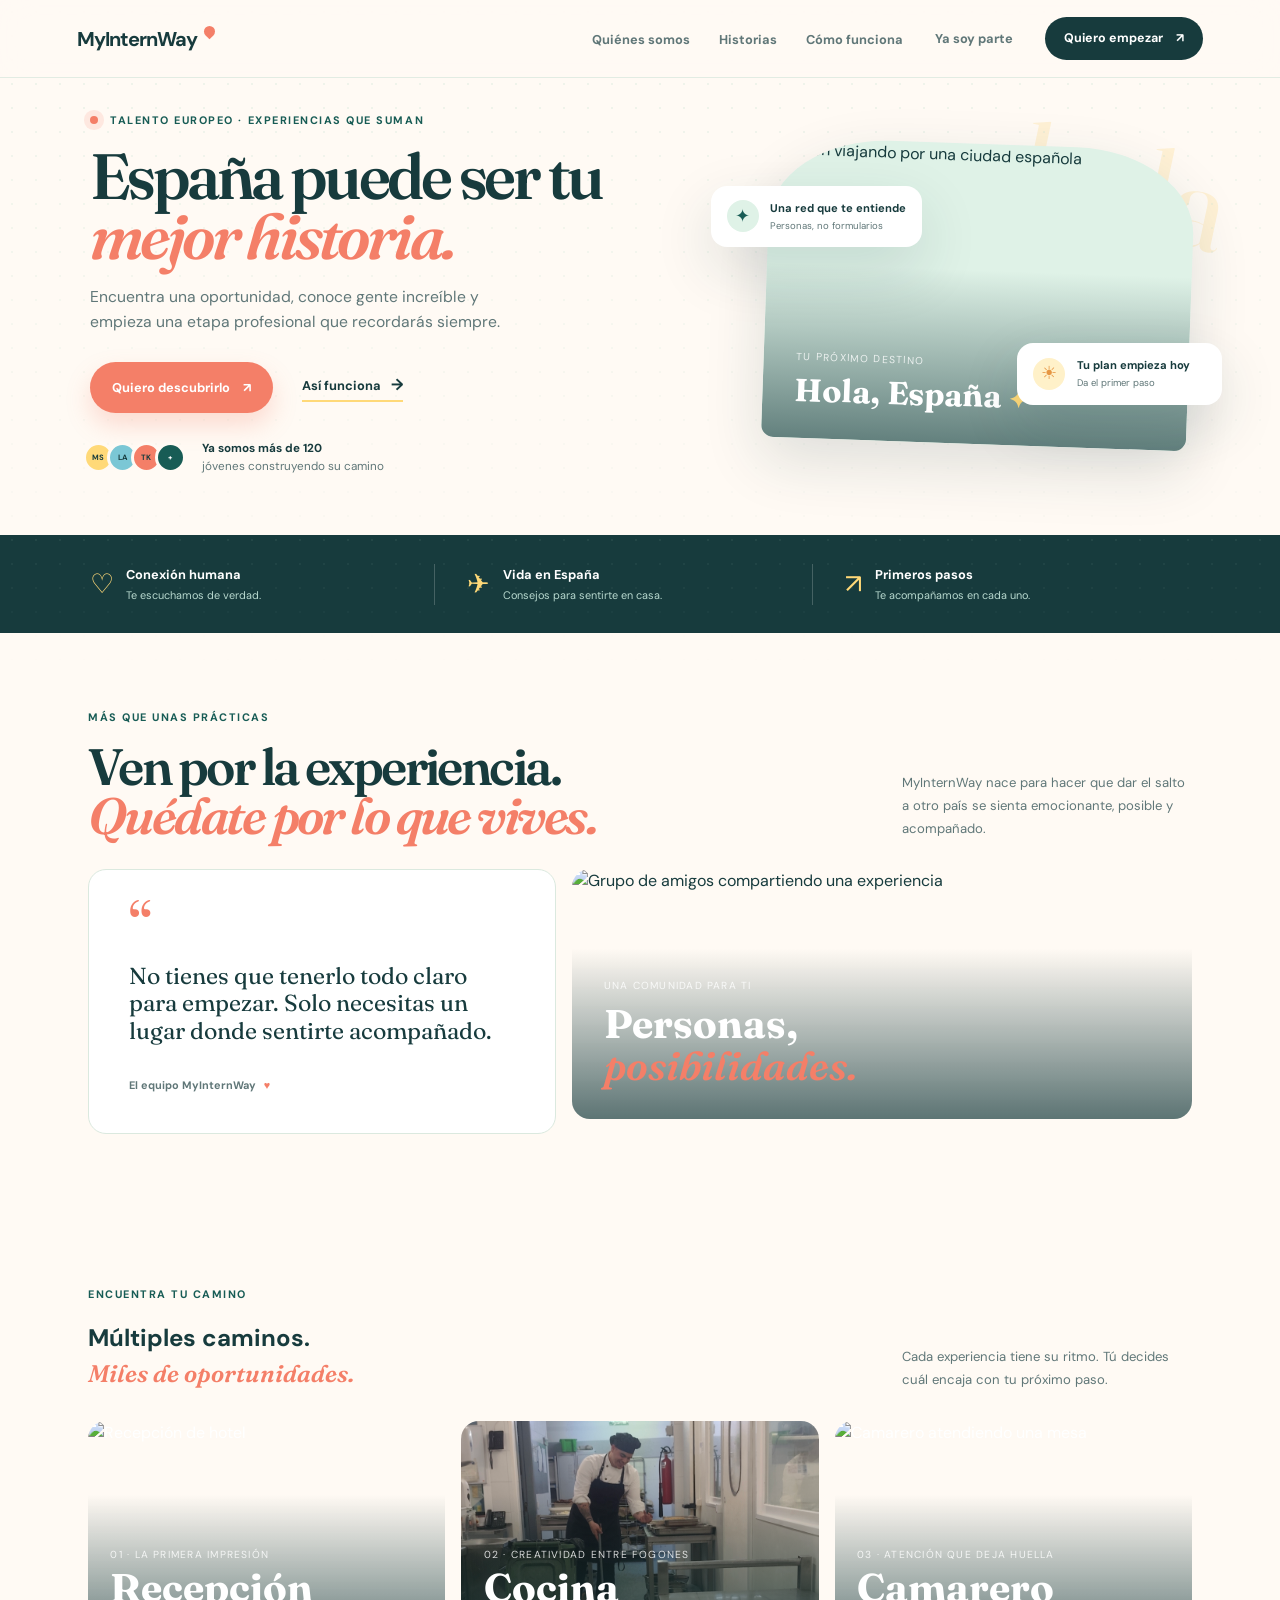
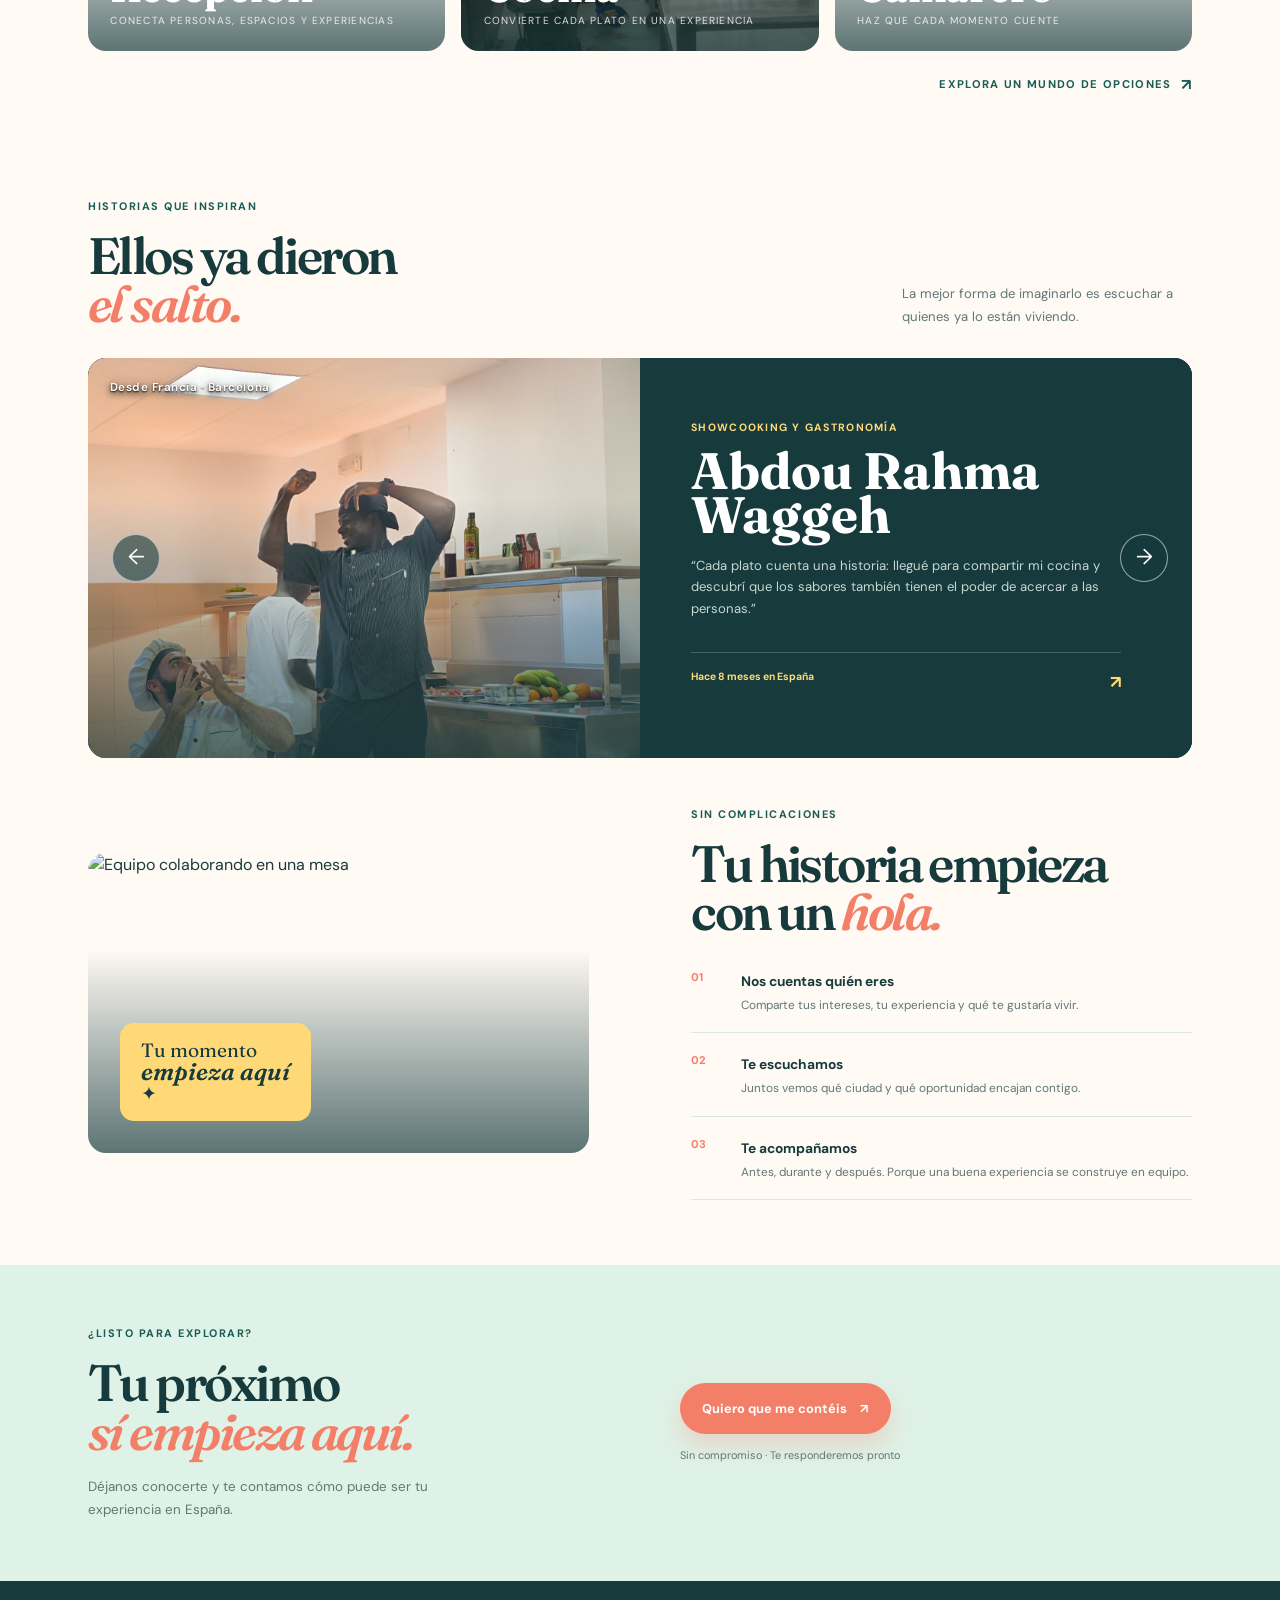
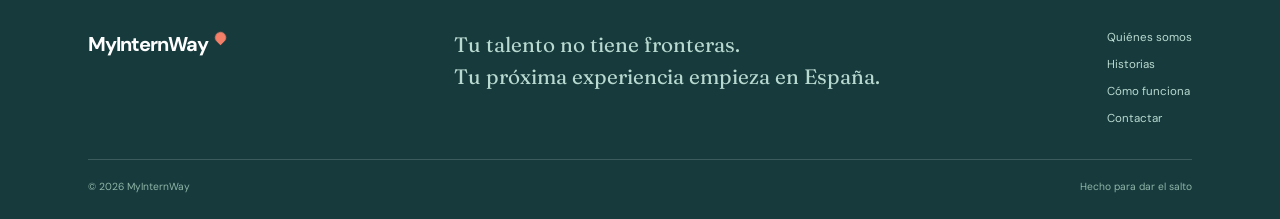
==== index.html @ 9a627188 "fix: refresh mobile spacing styles" ====
<!DOCTYPE html>
<html lang="es">
  <head>
    <meta charset="UTF-8" />
    <meta name="viewport" content="width=device-width, initial-scale=1.0" />
    <meta name="description" content="MyInternWay conecta talento europeo con experiencias profesionales en España." />
    <title>MyInternWay | Tu próximo capítulo empieza aquí</title>
    <link rel="icon" type="image/svg+xml" href="favicon.svg?v=20260914-logo" />
    <link rel="preconnect" href="https://fonts.googleapis.com" />
    <link rel="preconnect" href="https://fonts.gstatic.com" crossorigin />
    <link href="https://fonts.googleapis.com/css2?family=DM+Sans:wght@400;500;600;700&family=Fraunces:opsz,wght@9..144,600;9..144,700&display=swap" rel="stylesheet" />
    <link rel="stylesheet" href="styles.css?v=20260914-responsive7" />
  </head>
  <body>
    <header class="navbar" id="navbar"><a class="logo" href="#inicio" aria-label="MyInternWay, inicio"><span>MyInternWay</span><i></i></a><nav class="nav-menu" id="navMenu" aria-label="Navegación principal"><ul class="nav-list"><li><a class="nav-link" href="#nosotros">Quiénes somos</a></li><li><a class="nav-link" href="#historias">Historias</a></li><li><a class="nav-link" href="#proceso">Cómo funciona</a></li></ul><a class="nav-login" href="#registro">Ya soy parte</a><a class="nav-cta" href="#registro">Quiero empezar <span>↗</span></a></nav><button class="hamburger" id="hamburger" type="button" aria-label="Abrir menú" aria-expanded="false"><span class="bar"></span><span class="bar"></span><span class="bar"></span></button></header>
    <main>
      <section class="hero" id="inicio"><div class="hero-copy reveal"><p class="eyebrow"><span class="eyebrow-dot"></span> Talento europeo · experiencias que suman</p><h1>España puede ser tu <em>mejor historia.</em></h1><p class="hero-text">Encuentra una oportunidad, conoce gente increíble y empieza una etapa profesional que recordarás siempre.</p><div class="hero-actions"><a class="button button-primary" href="#registro">Quiero descubrirlo <span>↗</span></a><a class="text-link" href="#proceso">Así funciona <span>→</span></a></div><div class="hero-proof"><span class="avatar-stack"><i>MS</i><i>LA</i><i>TK</i><i>+</i></span><span><strong>Ya somos más de 120</strong><br />jóvenes construyendo su camino</span></div></div><div class="hero-visual reveal reveal-delay"><div class="hero-photo"><img src="https://images.unsplash.com/photo-1530789253388-582c481c54b0?auto=format&fit=crop&w=1200&q=85" alt="Joven viajando por una ciudad española" /><div class="photo-label"><span>Tu próximo destino</span><strong>Hola, España <b>✦</b></strong></div></div><div class="floating-note note-top"><span class="note-icon">✦</span><div><strong>Una red que te entiende</strong><small>Personas, no formularios</small></div></div><div class="floating-note note-bottom"><span class="note-icon warm">☀</span><div><strong>Tu plan empieza hoy</strong><small>Da el primer paso</small></div></div></div></section>
      <section class="benefits" aria-label="Ventajas de MyInternWay"><div class="benefit"><span class="benefit-icon">♡</span><div><strong>Conexión humana</strong><small>Te escuchamos de verdad.</small></div></div><div class="benefit"><span class="benefit-icon">✈</span><div><strong>Vida en España</strong><small>Consejos para sentirte en casa.</small></div></div><div class="benefit"><span class="benefit-icon">↗</span><div><strong>Primeros pasos</strong><small>Te acompañamos en cada uno.</small></div></div></section>
      <section class="section about-section reveal-on-scroll" id="nosotros"><div class="section-heading"><div><p class="eyebrow">Más que unas prácticas</p><h2>Ven por la experiencia.<br /><em>Quédate por lo que vives.</em></h2></div><p class="section-intro">MyInternWay nace para hacer que dar el salto a otro país se sienta emocionante, posible y acompañado.</p></div><div class="about-grid"><div class="about-statement"><span class="quote-mark">“</span><p>No tienes que tenerlo todo claro para empezar. Solo necesitas un lugar donde sentirte acompañado.</p><span class="signature">El equipo MyInternWay <b>♥</b></span></div><div class="about-photo"><img src="https://images.unsplash.com/photo-1529156069898-49953e39b3ac?auto=format&fit=crop&w=1200&q=85" alt="Grupo de amigos compartiendo una experiencia" /><div><span>Una comunidad para ti</span><strong>Personas,<br /><em>posibilidades.</em></strong></div></div></div></section>
      <section class="destinations-section reveal-on-scroll"><div class="section-heading"><div><p class="eyebrow">Encuentra tu camino</p><h2>Múltiples caminos.<br /><em>Miles de oportunidades.</em></h2></div><p class="section-intro">Cada experiencia tiene su ritmo. Tú decides cuál encaja con tu próximo paso.</p></div><div class="destination-grid"><article class="destination-card destination-madrid"><img src="https://images.unsplash.com/photo-1566073771259-6a8506099945?auto=format&fit=crop&w=900&q=85" alt="Recepción de hotel" /><div><span>01 · La primera impresión</span><strong>Recepción</strong><small>Conecta personas, espacios y experiencias</small></div></article><article class="destination-card destination-valencia"><img src="Media/Cocina.jpg" alt="Cocina profesional" /><div><span>02 · Creatividad entre fogones</span><strong>Cocina</strong><small>Convierte cada plato en una experiencia</small></div></article><article class="destination-card destination-malaga"><img src="https://images.unsplash.com/photo-1515003197210-e0cd71810b5f?auto=format&fit=crop&w=900&q=85" alt="Camarero atendiendo una mesa" /><div><span>03 · Atención que deja huella</span><strong>Camarero</strong><small>Haz que cada momento cuente</small></div></article></div><a class="destinations-link" href="#registro">Explora un mundo de opciones <span>↗</span></a></section>
      <section class="section stories-section reveal-on-scroll" id="historias"><div class="section-heading"><div><p class="eyebrow">Historias que inspiran</p><h2>Ellos ya dieron<br /><em>el salto.</em></h2></div><p class="section-intro">La mejor forma de imaginarlo es escuchar a quienes ya lo están viviendo.</p></div><div class="stories-carousel" id="storiesCarousel"><div class="story-viewport"><div class="story-track" id="storyTrack"><article class="story-slide"><div class="person-placeholder person-one"><img src="Media/Abdou.jpg" alt="Abdou Rahma Waggeh" /><span>Desde Francia · Barcelona</span><b>01</b></div><div class="story-copy"><span class="story-country">Showcooking y gastronomía</span><h3>Abdou Rahma<br />Waggeh</h3><p>“Cada plato cuenta una historia: llegué para compartir mi cocina y descubrí que los sabores también tienen el poder de acercar a las personas.”</p><div class="story-footer"><span>Hace 8 meses en España</span><span class="story-arrow">↗</span></div></div></article><article class="story-slide"><div class="person-placeholder person-two"><img src="https://images.unsplash.com/photo-1500648767791-00dcc994a43e?auto=format&fit=crop&w=900&q=85" alt="Théo Martin" /><span>Desde Francia · Valencia</span><b>02</b></div><div class="story-copy"><span class="story-country">Marketing y comunicación</span><h3>Théo<br />Martin</h3><p>“Descubrí una forma de trabajar más abierta y me llevé aprendizajes que siguen conmigo.”</p><div class="story-footer"><span>Hace 1 año en España</span><span class="story-arrow">↗</span></div></div></article><article class="story-slide"><div class="person-placeholder person-three"><img src="https://images.unsplash.com/photo-1544005313-94ddf0286df2?auto=format&fit=crop&w=900&q=85" alt="Leonie Schmidt" /><span>Desde Alemania · Málaga</span><b>03</b></div><div class="story-copy"><span class="story-country">Personas y administración</span><h3>Leonie<br />Schmidt</h3><p>“Sentirme acompañada antes de venir marcó la diferencia. España fue el comienzo de mi siguiente etapa.”</p><div class="story-footer"><span>Hace 6 meses en España</span><span class="story-arrow">↗</span></div></div></article></div><button class="carousel-side-button carousel-side-prev" id="storyPrev" type="button" aria-label="Candidato anterior">←</button><button class="carousel-side-button carousel-side-next" id="storyNext" type="button" aria-label="Siguiente candidato">→</button></div><div class="carousel-controls"><div class="carousel-dots" id="carouselDots"><button class="carousel-dot is-active" type="button" aria-label="Ver candidato 1" aria-current="true"></button><button class="carousel-dot" type="button" aria-label="Ver candidato 2"></button><button class="carousel-dot" type="button" aria-label="Ver candidato 3"></button></div><span class="carousel-count"><strong id="storyCurrent">01</strong> / 03</span></div></div></section>
      <section class="process-section reveal-on-scroll" id="proceso"><div class="process-photo"><img src="https://images.unsplash.com/photo-1521737711867-e3b97375f902?auto=format&fit=crop&w=1200&q=85" alt="Equipo colaborando en una mesa" /><div class="process-badge">Tu momento<br /><em>empieza aquí</em> ✦</div></div><div class="process-copy"><p class="eyebrow">Sin complicaciones</p><h2>Tu historia empieza<br />con un <em>hola.</em></h2><div class="steps"><div class="step"><span>01</span><div><strong>Nos cuentas quién eres</strong><p>Comparte tus intereses, tu experiencia y qué te gustaría vivir.</p></div></div><div class="step"><span>02</span><div><strong>Te escuchamos</strong><p>Juntos vemos qué ciudad y qué oportunidad encajan contigo.</p></div></div><div class="step"><span>03</span><div><strong>Te acompañamos</strong><p>Antes, durante y después. Porque una buena experiencia se construye en equipo.</p></div></div></div></div></section>
      <section class="access-section" id="registro"><div><p class="eyebrow">¿Listo para explorar?</p><h2>Tu próximo<br /><em>sí empieza aquí.</em></h2><p>Déjanos conocerte y te contamos cómo puede ser tu experiencia en España.</p></div><div class="access-actions"><a class="button button-primary" href="mailto:hola@myinternway.com?subject=Quiero%20conocer%20MyInternWay">Quiero que me contéis <span>↗</span></a><small>Sin compromiso · Te responderemos pronto</small></div></section>
    </main>
    <footer id="contacto"><div class="footer-main"><a class="logo light" href="#inicio">MyInternWay<i></i></a><p>Tu talento no tiene fronteras.<br />Tu próxima experiencia empieza en España.</p><div class="footer-links"><a href="#nosotros">Quiénes somos</a><a href="#historias">Historias</a><a href="#proceso">Cómo funciona</a><a href="#registro">Contactar</a></div></div><div class="footer-bottom"><span>© 2026 MyInternWay</span><span>Hecho para dar el salto</span></div></footer>
    <script src="https://unpkg.com/lenis@1.3.26/dist/lenis.min.js"></script>
    <script src="https://cdn.jsdelivr.net/npm/gsap@3.13.0/dist/gsap.min.js"></script>
    <script src="https://cdn.jsdelivr.net/npm/gsap@3.13.0/dist/ScrollTrigger.min.js"></script>
    <script src="https://cdn.jsdelivr.net/npm/vanilla-tilt@1.8.1/dist/vanilla-tilt.min.js"></script>
    <script src="script.js?v=20260914-motion"></script>
  </body>
</html>
---- styles.css ----
:root{--ink:#173b3d;--muted:#607778;--paper:#fffaf4;--white:#fff;--mint:#dff2e7;--green:#185c55;--coral:#f47f68;--yellow:#ffd978;--blue:#7bc7d5;--line:#dbe9df;--shadow:0 22px 60px rgba(23,59,61,.14);--ease:all .35s cubic-bezier(.2,.8,.2,1)}
*{box-sizing:border-box;margin:0;padding:0}html{scroll-behavior:smooth;overflow-x:hidden}body{background:var(--paper);color:var(--ink);font-family:'DM Sans',sans-serif;line-height:1.5;overflow-x:hidden}body:before{content:"";position:fixed;inset:0;pointer-events:none;opacity:.35;background-image:radial-gradient(#cbe5d5 1px,transparent 1px);background-size:24px 24px;mask-image:linear-gradient(to bottom,black,transparent 75%)}a{text-decoration:none;color:inherit}button{font:inherit;cursor:pointer}em{font-family:'Fraunces',serif;font-style:italic;font-weight:600;color:var(--coral)}
.navbar{height:78px;padding:0 clamp(1.25rem,6vw,6rem);display:flex;align-items:center;justify-content:space-between;background:rgba(255,250,244,.86);backdrop-filter:blur(16px);position:fixed;inset:0 0 auto;z-index:10;border-bottom:1px solid rgba(219,233,223,.8);transition:transform .35s ease}.navbar.nav-hidden{transform:translateY(-100%)}.logo{display:flex;align-items:center;gap:7px;font-size:1.25rem;letter-spacing:-.05em;font-weight:700;color:var(--ink)}.logo i{display:block;width:11px;height:11px;border-radius:50% 50% 50% 0;background:var(--coral);transform:rotate(-45deg);margin-top:-14px}.nav-menu{display:flex;align-items:center;gap:2rem}.nav-list{list-style:none;display:flex;gap:1.8rem}.nav-link,.nav-login{font-size:.8rem;font-weight:700;color:var(--muted);transition:var(--ease)}.nav-link:hover,.nav-login:hover{color:var(--coral)}.nav-cta,.button{border:0;display:inline-flex;align-items:center;justify-content:center;gap:.8rem;border-radius:999px;font-weight:700;transition:var(--ease)}.nav-cta{background:var(--ink);color:#fff;padding:.75rem 1.2rem;font-size:.78rem}.nav-cta:hover{background:var(--coral);transform:translateY(-3px)}.hamburger{display:none;background:none;border:0}.bar{display:block;width:24px;height:2px;background:var(--ink);margin:5px;transition:var(--ease)}
.hero{min-height:740px;padding:150px clamp(1.25rem,7vw,8.5rem) 90px;display:grid;grid-template-columns:minmax(0,1fr) minmax(350px,.9fr);align-items:center;gap:clamp(2rem,7vw,8rem);position:relative}.hero:after{content:"hola";position:absolute;right:4%;top:17%;font-family:'Fraunces',serif;font-size:8rem;color:rgba(255,217,120,.25);transform:rotate(12deg);z-index:-1}.hero-copy{max-width:610px}.eyebrow{color:var(--green);font-size:.68rem;text-transform:uppercase;letter-spacing:.14em;font-weight:700;margin-bottom:1.1rem}.eyebrow-dot{display:inline-block;width:8px;height:8px;background:var(--coral);border-radius:50%;margin-right:8px;box-shadow:0 0 0 6px rgba(244,127,104,.14)}.hero h1{font-family:'Fraunces',serif;font-size:clamp(3.5rem,6.4vw,6.5rem);line-height:.94;letter-spacing:-.055em;font-weight:600;margin-bottom:1.5rem}.hero-text{max-width:440px;color:var(--muted);font-size:1.08rem;line-height:1.7}.hero-actions{display:flex;align-items:center;gap:1.8rem;margin:2.2rem 0}.button{padding:1rem 1.4rem;font-size:.8rem}.button-primary{background:var(--coral);color:#fff;box-shadow:0 12px 24px rgba(244,127,104,.25)}.button-primary:hover{background:var(--ink);transform:translateY(-4px);box-shadow:0 16px 30px rgba(23,59,61,.2)}.text-link{font-size:.8rem;font-weight:700;color:var(--ink);border-bottom:2px solid var(--yellow);padding-bottom:3px}.text-link span{margin-left:.45rem;font-size:1rem}.hero-proof{display:flex;align-items:center;gap:1rem;color:var(--muted);font-size:.73rem}.hero-proof strong{color:var(--ink)}.avatar-stack{display:flex}.avatar-stack i{display:grid;place-items:center;width:31px;height:31px;margin-left:-7px;border:3px solid var(--paper);border-radius:50%;background:var(--yellow);color:var(--ink);font-size:.48rem;font-style:normal;font-weight:700}.avatar-stack i:nth-child(2){background:var(--blue)}.avatar-stack i:nth-child(3){background:var(--coral)}.avatar-stack i:nth-child(4){background:var(--green);color:white}
.hero-visual{position:relative;min-height:470px}.hero-photo{height:470px;position:relative;overflow:hidden;border-radius:36% 36% 12px 12px;box-shadow:var(--shadow);background:var(--mint);transform:rotate(2deg)}.hero-photo:after{content:"";position:absolute;inset:0;background:linear-gradient(0deg,rgba(23,59,61,.62),transparent 58%)}.hero-photo img,.about-photo img,.destination-card img,.person-placeholder img,.process-photo img{width:100%;height:100%;object-fit:cover}.photo-label{position:absolute;z-index:1;left:2rem;bottom:2rem;color:#fff}.photo-label span{display:block;font-size:.64rem;text-transform:uppercase;letter-spacing:.13em;opacity:.8}.photo-label strong{display:block;font-family:'Fraunces',serif;font-size:2.6rem;line-height:1;margin-top:.6rem}.photo-label b{color:var(--yellow);font-size:1.5rem}.floating-note{position:absolute;display:flex;align-items:center;gap:.7rem;padding:.9rem 1rem;background:#fff;box-shadow:var(--shadow);border-radius:16px;z-index:2;min-width:205px}.note-top{top:14%;left:-55px}.note-bottom{right:-32px;bottom:13%}.note-icon{display:grid;place-items:center;width:32px;height:32px;background:var(--mint);color:var(--green);border-radius:50%;font-size:1.1rem}.note-icon.warm{background:#fff1c9;color:#e69643}.floating-note strong,.floating-note small{display:block}.floating-note strong{font-size:.7rem}.floating-note small{font-size:.6rem;color:var(--muted);margin-top:2px}
.benefits{display:grid;grid-template-columns:repeat(3,1fr);background:var(--ink);color:#fff;padding:1.8rem clamp(1.25rem,7vw,8.5rem);gap:2rem}.benefit{display:flex;gap:.8rem;align-items:center;border-right:1px solid rgba(255,255,255,.2)}.benefit:last-child{border:0}.benefit-icon{font-size:1.7rem;color:var(--yellow)}.benefit strong,.benefit small{display:block}.benefit strong{font-size:.8rem}.benefit small{font-size:.68rem;color:#b8d9cf;margin-top:.2rem}

/* Compact editorial rhythm: keep the page lively without oversized media. */
.hero{min-height:610px;padding-top:116px;padding-bottom:62px;gap:clamp(2rem,5vw,5rem)}.hero h1{font-size:clamp(3.1rem,5.6vw,5.5rem);margin-bottom:1.15rem}.hero-text{font-size:.98rem;line-height:1.6}.hero-actions{margin:1.7rem 0}.hero-visual{min-height:350px}.hero-photo{height:350px;border-radius:28% 28% 12px 12px}.photo-label strong{font-size:2.2rem}.section,.destinations-section{padding-top:76px;padding-bottom:76px}.section-heading{margin-bottom:1.8rem}.section h2,.process-copy h2,.access-section h2{font-size:clamp(2.45rem,4vw,4rem)}.about-photo{height:300px}.about-statement{padding:2.5rem}.about-statement p{font-size:1.45rem}.destination-card,.destination-card:first-child{height:280px}.story-slide{min-height:450px}.story-copy{padding:clamp(2rem,5vw,5rem)}.story-copy h3{font-size:clamp(2.7rem,4.3vw,4.3rem);margin:.8rem 0 1.1rem}.story-copy p{font-size:.82rem;line-height:1.65}.process-section{padding-top:35px;padding-bottom:76px}.process-photo{height:360px}.access-section{padding-top:60px;padding-bottom:60px}.footer-main{padding-bottom:2rem}
@media(max-width:680px){.hero{padding-top:98px;padding-bottom:42px}.hero h1{font-size:3.35rem}.hero-photo{height:300px}.hero-visual{min-height:300px}.section,.destinations-section{padding-top:54px;padding-bottom:54px}.section h2,.process-copy h2,.access-section h2{font-size:2.6rem}.about-statement{padding:1.7rem}.about-statement p{font-size:1.3rem}.about-photo{height:260px}.destination-card,.destination-card:first-child{height:240px}.story-slide .person-placeholder{height:260px}.story-copy{min-height:330px;padding:1.7rem 1.25rem}.story-copy h3{font-size:3rem}.process-section{padding-bottom:54px}.process-photo{height:280px}}
.section,.destinations-section{max-width:1200px;margin:0 auto;padding-left:clamp(1.25rem,5vw,3rem);padding-right:clamp(1.25rem,5vw,3rem)}.section-heading{display:flex;align-items:end;justify-content:space-between;margin-bottom:1.8rem}.section h2,.process-copy h2,.access-section h2{font-family:'Fraunces',serif;font-weight:600;letter-spacing:-.05em;line-height:.95}.section-intro{max-width:290px;color:var(--muted);font-size:.82rem;line-height:1.75}.about-grid{display:grid;grid-template-columns:.86fr 1.14fr;gap:1rem}.about-statement{background:#fff;padding:2.5rem;display:flex;flex-direction:column;justify-content:center;border:1px solid var(--line);border-radius:18px}.quote-mark{font-family:'Fraunces',serif;color:var(--coral);font-size:4rem;line-height:.5}.about-statement p{font-family:'Fraunces',serif;line-height:1.2;margin:1.2rem 0 2rem}.signature{font-size:.68rem;color:var(--muted);font-weight:700}.signature b{color:var(--coral);margin-left:.3rem}.about-photo{position:relative;overflow:hidden;border-radius:18px}.about-photo:after,.destination-card:after,.process-photo:after{content:"";position:absolute;inset:0;background:linear-gradient(0deg,rgba(23,59,61,.7),transparent 68%)}.about-photo>div{position:absolute;z-index:1;left:2rem;bottom:2rem;color:#fff}.about-photo span,.destination-card span,.destination-card small{display:block;font-size:.64rem;text-transform:uppercase;letter-spacing:.12em;opacity:.82}.about-photo strong{display:block;font-family:'Fraunces',serif;font-size:2.5rem;line-height:1.05;margin-top:.6rem}.destination-grid{display:grid;grid-template-columns:1.2fr .9fr .9fr;gap:1rem}.destination-card{position:relative;overflow:hidden;border-radius:18px;color:#fff}.destination-card img{transition:transform .8s cubic-bezier(.2,.8,.2,1)}.destination-card:hover img{transform:scale(1.08)}.destination-card>div{position:absolute;z-index:1;left:1.4rem;right:1.4rem;bottom:1.4rem}.destination-card strong{display:block;font-family:'Fraunces',serif;font-size:2.5rem;line-height:1;margin:.35rem 0}.stories-section{padding-top:25px}.stories-carousel{position:relative;width:100vw;margin-left:calc(50% - 50vw);background:var(--ink)}.story-viewport{overflow:hidden;background:var(--ink);touch-action:pan-y;cursor:grab}.story-viewport.is-dragging{cursor:grabbing}.story-track{display:flex;transition:transform .6s cubic-bezier(.22,.8,.2,1)}.story-slide{min-width:100%;display:grid;grid-template-columns:50% 50%}.person-placeholder{position:relative;overflow:hidden;color:#fff}.person-placeholder:after{content:"";position:absolute;inset:0;background:linear-gradient(0deg,rgba(23,59,61,.7),transparent 65%)}.person-placeholder img{transition:transform .8s ease}.story-slide:hover .person-placeholder img{transform:scale(1.05)}.person-placeholder span,.person-placeholder b{position:absolute;z-index:1}.person-placeholder span{left:clamp(1.5rem,4vw,4rem);top:clamp(1.5rem,4vw,4rem);font-size:.62rem;text-transform:uppercase;letter-spacing:.12em}.person-placeholder b{right:clamp(1.5rem,4vw,4rem);top:clamp(1.5rem,4vw,4rem);font-family:'Fraunces',serif;font-size:3.8rem}.story-copy{background:var(--ink);color:#fff;display:flex;flex-direction:column;justify-content:center}.story-country{font-size:.66rem;color:var(--yellow);text-transform:uppercase;letter-spacing:.12em;font-weight:700}.story-copy h3{font-family:'Fraunces',serif;line-height:.86}.story-copy p{color:#c5d8d0;max-width:430px}.story-footer{display:flex;justify-content:space-between;max-width:430px;border-top:1px solid rgba(255,255,255,.2);margin-top:2rem;padding-top:1rem;color:var(--yellow);font-size:.65rem;font-weight:700}.story-arrow{font-size:1.1rem}.carousel-side-button{position:absolute;top:50%;z-index:5;display:grid;place-items:center;width:48px;height:48px;border:1px solid rgba(255,255,255,.55);border-radius:50%;background:rgba(23,59,61,.6);color:#fff;font-size:1.35rem;transform:translateY(-50%);transition:var(--ease)}.carousel-side-button:hover{background:var(--coral);border-color:var(--coral);transform:translateY(-50%) scale(1.08)}.carousel-side-prev{left:1.5rem}.carousel-side-next{right:1.5rem}.carousel-controls{display:flex;align-items:center;justify-content:space-between;padding:1.2rem clamp(1.25rem,5vw,3rem);color:#b8d9cf}.carousel-dots{display:flex;gap:.45rem}.carousel-dot{width:28px;height:4px;border:0;background:#55766d;transition:var(--ease);padding:0}.carousel-dot.is-active{width:52px;background:var(--yellow)}.carousel-count{font-size:.7rem}.carousel-count strong{color:#fff}.process-section{display:grid;grid-template-columns:1fr 1fr;max-width:1200px;margin:0 auto;padding:35px clamp(1.25rem,5vw,3rem) 76px;gap:clamp(3rem,8vw,8rem);align-items:center}.process-photo{position:relative;overflow:hidden;border-radius:18px}.process-badge{position:absolute;z-index:1;left:2rem;bottom:2rem;padding:1.1rem 1.3rem;background:var(--yellow);border-radius:14px;color:var(--ink);font-family:'Fraunces',serif;font-size:1.2rem;line-height:1}.process-badge em{display:block;color:var(--ink);font-size:1.5rem}.process-copy h2{margin-bottom:2rem}.steps{display:grid;gap:1.2rem}.step{display:grid;grid-template-columns:34px 1fr;gap:1rem;padding-bottom:1.1rem;border-bottom:1px solid var(--line)}.step>span{color:var(--coral);font-size:.7rem;font-weight:700}.step strong{font-size:.86rem}.step p{color:var(--muted);font-size:.74rem;margin-top:.25rem}.access-section{display:grid;grid-template-columns:1fr 1fr;gap:5rem;align-items:center;background:var(--mint);padding:60px max(1.25rem,calc((100vw - 1200px)/2 + 3rem))}.access-section p:not(.eyebrow){color:var(--muted);font-size:.84rem;line-height:1.7;max-width:390px;margin-top:1.2rem}.access-actions{display:flex;flex-wrap:wrap;align-items:center;gap:.8rem}.access-actions small{flex-basis:100%;color:var(--muted);font-size:.68rem}.footer-main{display:flex;align-items:flex-start;justify-content:space-between;gap:2rem;padding-bottom:2rem}.footer-main p{font-family:'Fraunces',serif;font-size:1.3rem;color:#b8d9cf}.footer-links{display:grid;gap:.6rem;font-size:.72rem;color:#b8d9cf}.footer-bottom{border-top:1px solid rgba(255,255,255,.16);padding-top:1.2rem;display:flex;justify-content:space-between;font-size:.64rem;color:#8fb5a7}footer{background:var(--ink);color:#e5f3ec;padding:3rem max(1.25rem,calc((100vw - 1200px)/2 + 3rem)) 1.5rem}.logo.light{color:#fff}.reveal{animation:rise .8s ease both}.reveal-delay{animation-delay:.15s}.reveal-on-scroll{opacity:0;transform:translateY(28px);transition:opacity .75s ease,transform .75s ease}.reveal-on-scroll.is-visible{opacity:1;transform:none}@keyframes rise{from{opacity:0;transform:translateY(18px)}to{opacity:1;transform:none}}@keyframes float{0%,100%{transform:translateY(0) rotate(2deg)}50%{transform:translateY(-10px) rotate(3deg)}}.hero-photo{animation:float 7s ease-in-out infinite}.floating-note{animation:float 5s ease-in-out infinite}.note-bottom{animation-delay:-2s}
@media(max-width:900px){.hero{grid-template-columns:1fr;gap:3rem}.hero-copy{max-width:700px}.hero-visual{max-width:600px;width:100%;margin:auto}.section-heading{align-items:start;gap:2rem}.destination-grid{grid-template-columns:1fr 1fr}.destination-card:first-child{grid-column:span 2}.process-section{gap:3rem}.floating-note.note-top{left:-20px}.floating-note.note-bottom{right:-10px}}
@media(max-width:680px){.navbar{height:68px}.hamburger{display:block;z-index:11}.nav-menu{position:fixed;inset:0 0 0 24%;background:var(--paper);flex-direction:column;align-items:flex-start;justify-content:center;padding:2rem 2.5rem;transform:translateX(100%);transition:transform .35s ease;box-shadow:-20px 0 40px rgba(23,59,61,.12)}.nav-menu.active{transform:none}.nav-list{flex-direction:column;gap:1.5rem}.nav-link{font-size:1.15rem}.nav-login{margin-top:2rem}.hero h1{font-size:3rem;line-height:.98}.hero-text{font-size:.94rem}.floating-note{min-width:0;padding:.7rem .75rem;transform:scale(.78);transform-origin:center}.note-top{left:-28px!important}.note-bottom{right:-28px!important}.floating-note strong{font-size:.66rem}.floating-note small{font-size:.56rem}.section-heading{display:block;margin-bottom:1.2rem}.section-intro{margin-top:1rem}.section h2,.process-copy h2,.access-section h2{font-size:2.25rem;line-height:1}.about-grid{grid-template-columns:1fr}.destination-grid{grid-template-columns:1fr}.destination-card,.destination-card:first-child{grid-column:auto}.story-section{padding-bottom:35px}.stories-section .section-heading{margin-bottom:1.5rem}.stories-carousel{margin-top:0}.story-slide{grid-template-columns:1fr}.carousel-side-button{width:40px;height:40px}.process-section,.access-section{grid-template-columns:1fr;gap:2.5rem}.footer-main{display:grid;grid-template-columns:1fr 1fr}.footer-main p{grid-column:1/-1;grid-row:2}.footer-links{grid-column:2;grid-row:1}.footer-bottom{display:grid;gap:.5rem}}
@media(prefers-reduced-motion:reduce){*,*::before,*::after{animation-duration:.01ms!important;animation-iteration-count:1!important;scroll-behavior:auto!important;transition-duration:.01ms!important}.reveal-on-scroll{opacity:1;transform:none}}
@media(min-width:901px){.hero{max-width:1440px;min-height:535px;margin:0 auto;padding-top:100px;padding-bottom:48px;grid-template-columns:minmax(0,1fr) minmax(300px,.68fr);gap:clamp(2rem,4vw,4rem)}.hero h1{font-size:clamp(3rem,5vw,5.2rem)}.hero-visual{min-height:300px}.hero-photo{height:300px}.photo-label strong{font-size:2rem}.about-photo{height:250px}.destination-card,.destination-card:first-child{height:230px}.story-slide,.person-placeholder{height:370px;min-height:370px}.story-copy{padding:2.5rem clamp(2.5rem,5vw,5rem)}.story-copy h3{font-size:clamp(2.6rem,4vw,4rem)}.process-photo{height:300px}.process-section{padding-top:25px;padding-bottom:65px}}
@media(max-width:680px){.hero h1{font-size:2.8rem;line-height:1.02}.stories-section .section-heading{transform:none!important}.stories-section{padding-bottom:35px}}
.stories-section{padding-bottom:0}.process-section{padding-top:0}
@media(max-width:680px){.hero-visual{margin-bottom:56px}.note-bottom{bottom:-62px;right:-20px!important}.stories-section{padding-bottom:0}.process-section{padding-top:48px}}
.carousel-controls,.person-placeholder>b{display:none}
@media(min-width:901px){.process-section{padding-top:48px}}
.person-placeholder span{top:1.35rem;left:1.35rem;color:#fffaf4;font-size:.72rem;font-weight:700;letter-spacing:.045em;text-transform:none;text-shadow:0 1px 2px rgba(0,0,0,.95),0 3px 7px rgba(0,0,0,.82),0 0 14px rgba(0,0,0,.5)}
.destinations-link{display:flex;align-items:center;justify-content:flex-end;gap:.55rem;margin-top:1.35rem;color:var(--green);font-size:.7rem;font-weight:700;letter-spacing:.12em;text-transform:uppercase;transition:var(--ease)}.destinations-link span{font-size:1rem;transition:transform .3s ease}.destinations-link:hover{color:var(--coral)}.destinations-link:hover span{transform:translate(3px,-3px)}
@media(max-width:680px){.destinations-link{justify-content:flex-start;margin-top:1rem}}
@media(min-width:681px){.destination-grid{grid-template-columns:repeat(3,1fr)}.destination-card:first-child{grid-column:auto}}
.stories-carousel{width:auto;margin-left:0;margin-right:0;border-radius:18px;overflow:hidden}.story-slide{min-height:0}.carousel-controls{padding-left:1.2rem;padding-right:1.2rem}
@media(min-width:901px){.story-slide,.person-placeholder{height:400px;min-height:400px}.stories-carousel{max-width:100%;}.story-copy{padding:2rem clamp(2rem,4vw,4rem)}}
@media(max-width:680px){.story-slide .person-placeholder{height:220px}.story-copy{min-height:285px;padding:1.4rem 1.2rem}.story-copy h3{font-size:2.8rem}.story-copy p{font-size:.78rem}.story-footer{margin-top:1.2rem}.stories-carousel{border-radius:14px}}
.reveal-on-scroll{opacity:1;transform:none}
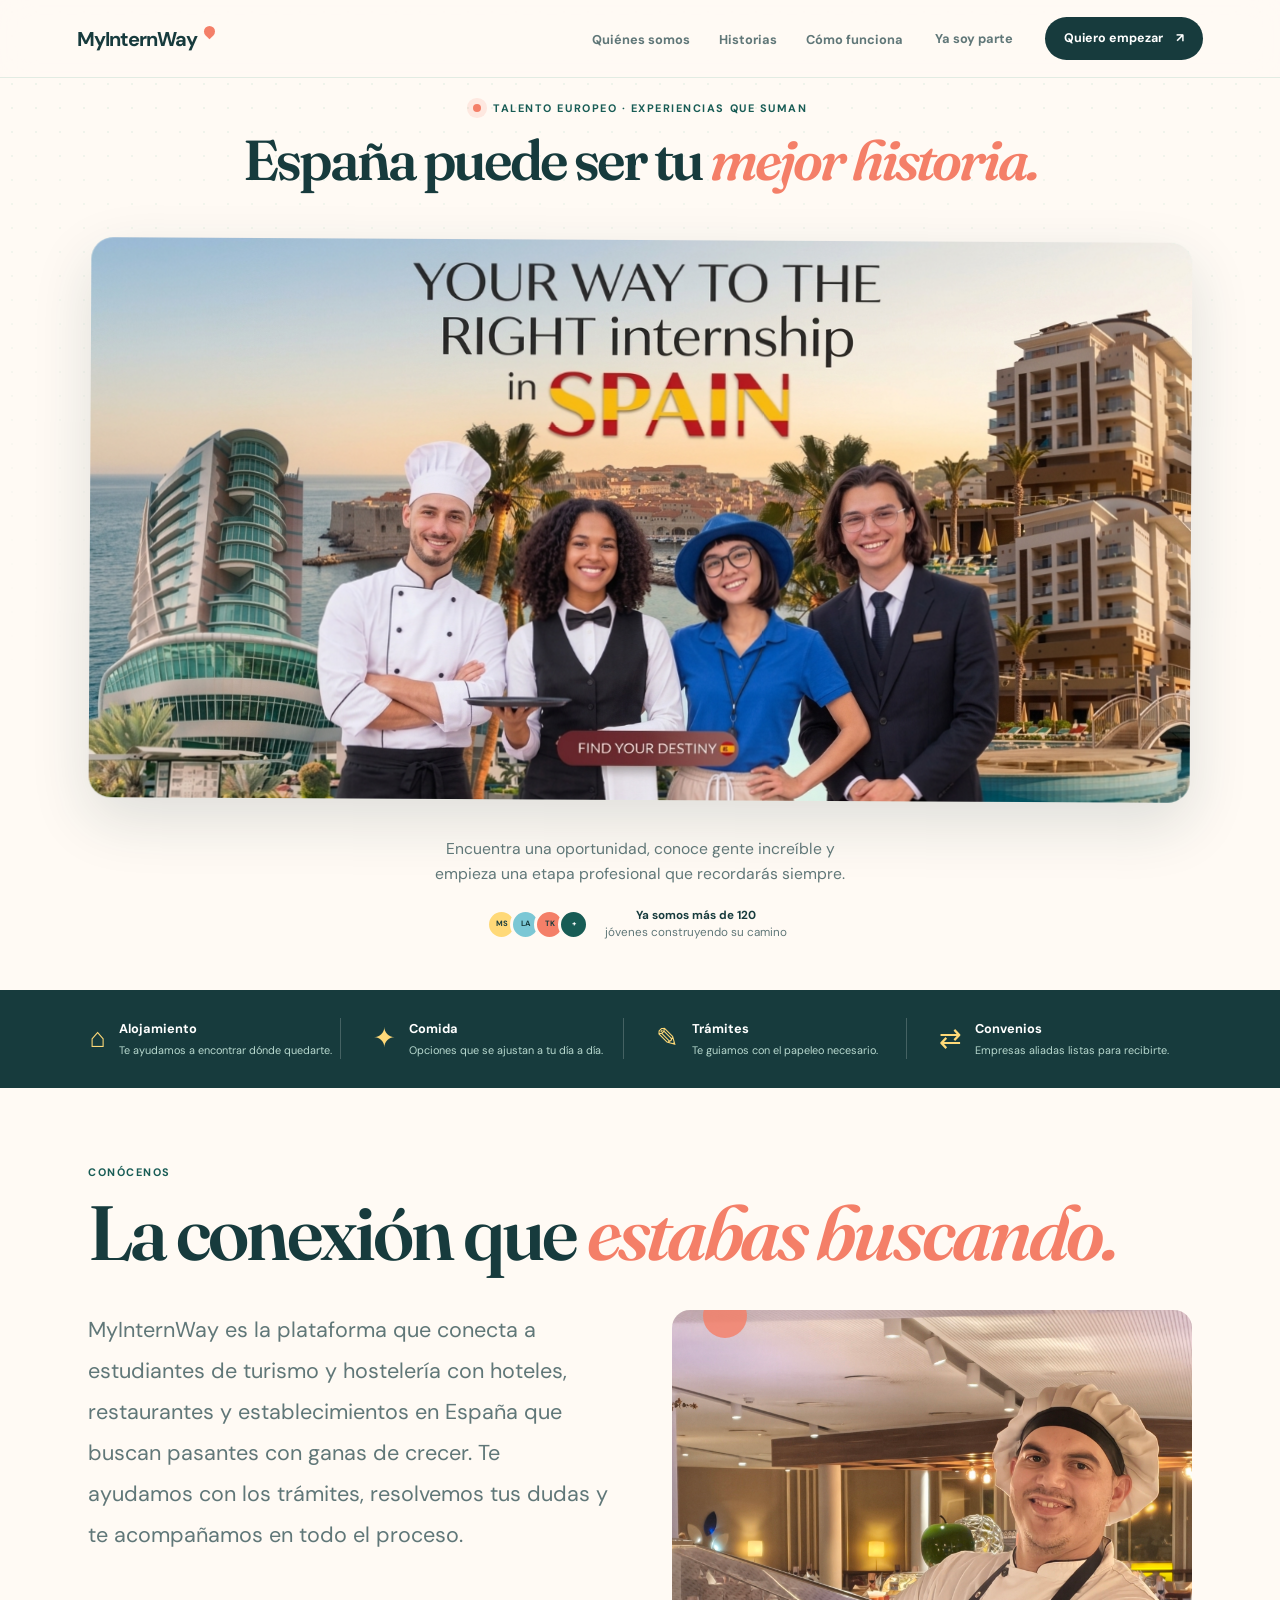
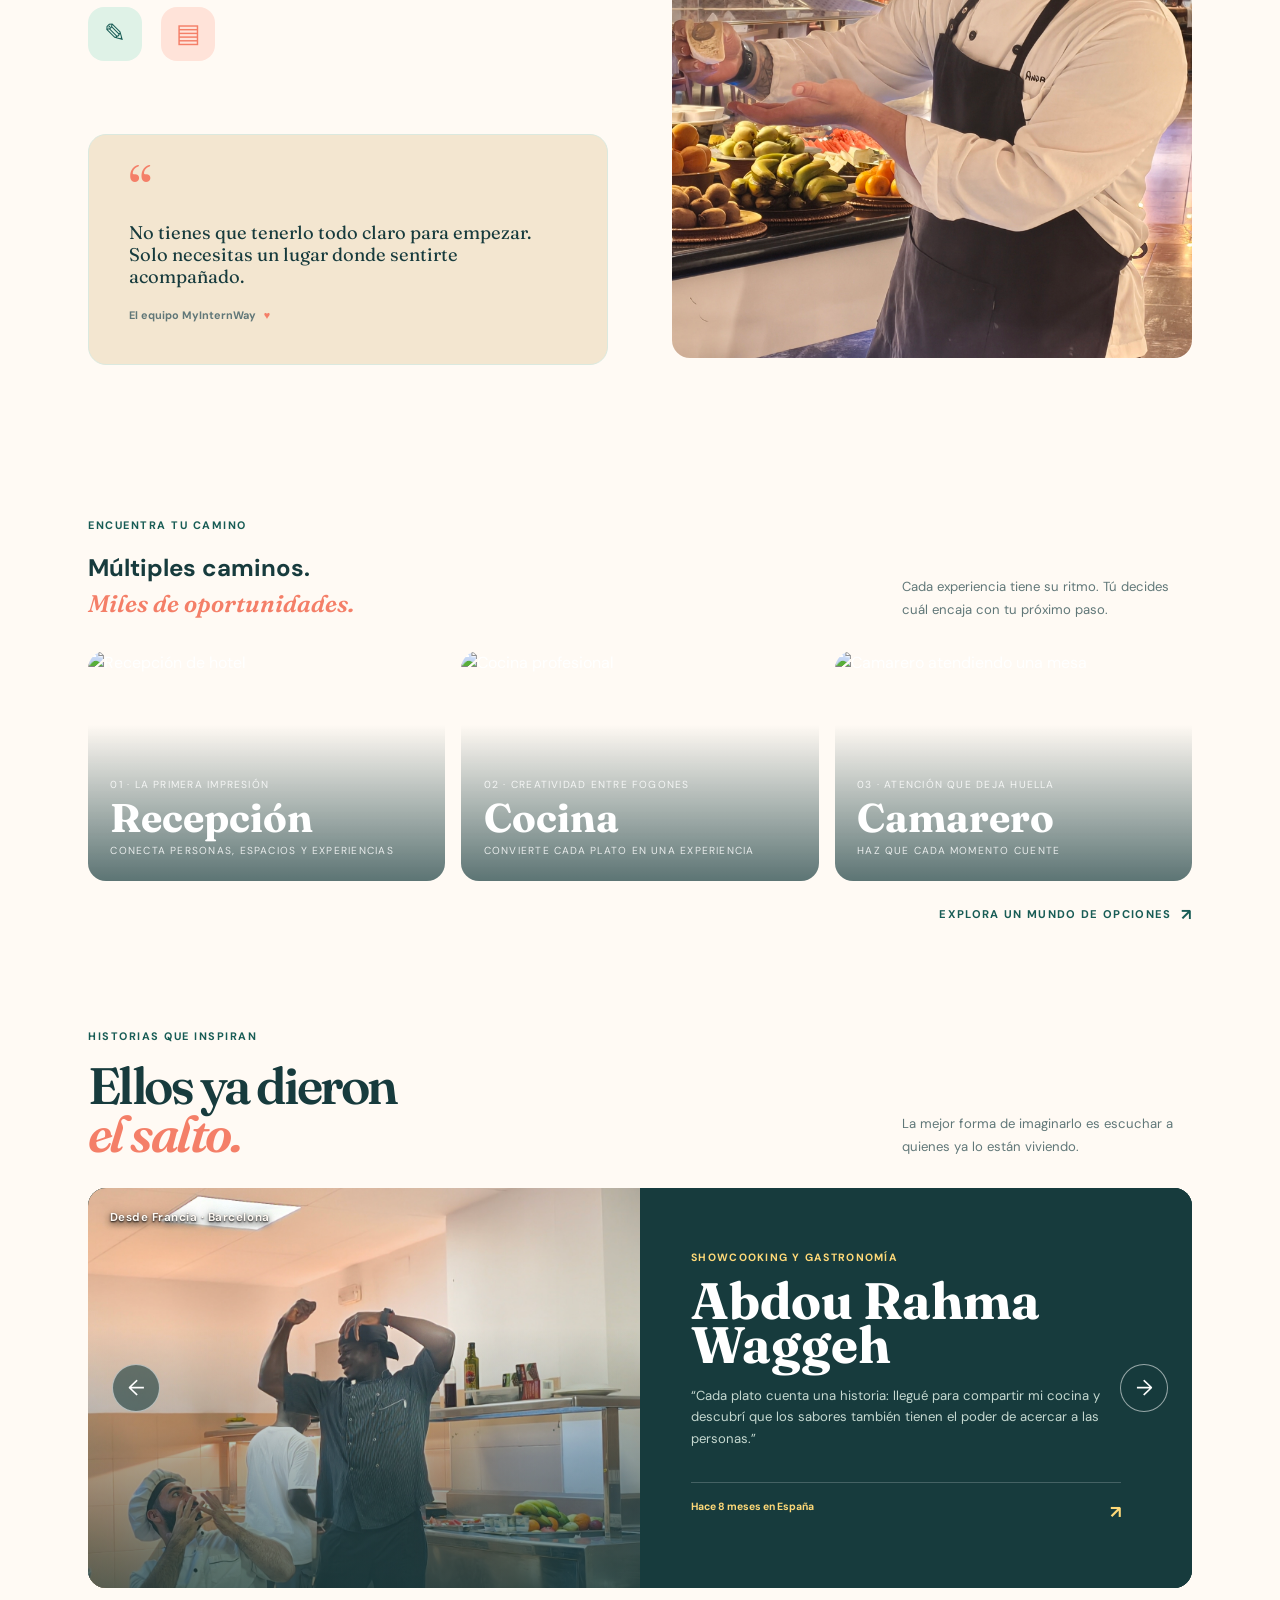
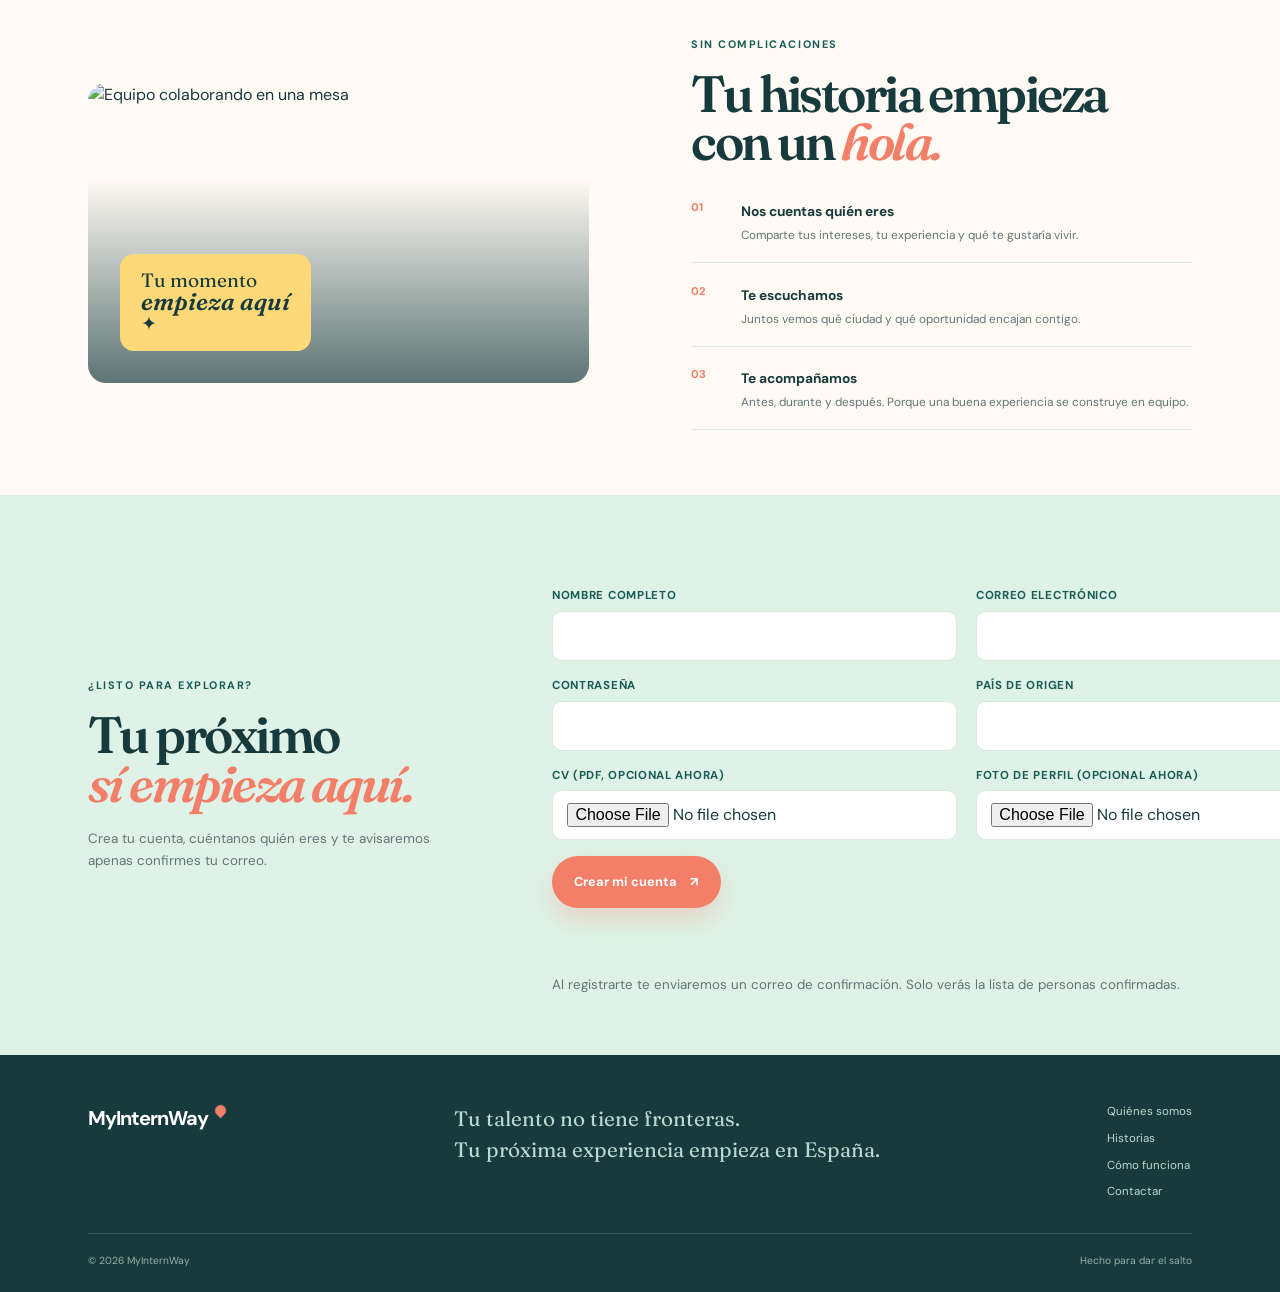
==== commit 60129c31: "Add Supabase-backed signup flow and redesign hero/about sections" ====
--- a/index.html
+++ b/index.html
@@ -9,24 +9,41 @@
     <link rel="preconnect" href="https://fonts.googleapis.com" />
     <link rel="preconnect" href="https://fonts.gstatic.com" crossorigin />
     <link href="https://fonts.googleapis.com/css2?family=DM+Sans:wght@400;500;600;700&family=Fraunces:opsz,wght@9..144,600;9..144,700&display=swap" rel="stylesheet" />
-    <link rel="stylesheet" href="styles.css?v=20260914-responsive7" />
+    <link rel="stylesheet" href="styles.css?v=20260921-aboutdecor" />
   </head>
   <body>
     <header class="navbar" id="navbar"><a class="logo" href="#inicio" aria-label="MyInternWay, inicio"><span>MyInternWay</span><i></i></a><nav class="nav-menu" id="navMenu" aria-label="Navegación principal"><ul class="nav-list"><li><a class="nav-link" href="#nosotros">Quiénes somos</a></li><li><a class="nav-link" href="#historias">Historias</a></li><li><a class="nav-link" href="#proceso">Cómo funciona</a></li></ul><a class="nav-login" href="#registro">Ya soy parte</a><a class="nav-cta" href="#registro">Quiero empezar <span>↗</span></a></nav><button class="hamburger" id="hamburger" type="button" aria-label="Abrir menú" aria-expanded="false"><span class="bar"></span><span class="bar"></span><span class="bar"></span></button></header>
     <main>
-      <section class="hero" id="inicio"><div class="hero-copy reveal"><p class="eyebrow"><span class="eyebrow-dot"></span> Talento europeo · experiencias que suman</p><h1>España puede ser tu <em>mejor historia.</em></h1><p class="hero-text">Encuentra una oportunidad, conoce gente increíble y empieza una etapa profesional que recordarás siempre.</p><div class="hero-actions"><a class="button button-primary" href="#registro">Quiero descubrirlo <span>↗</span></a><a class="text-link" href="#proceso">Así funciona <span>→</span></a></div><div class="hero-proof"><span class="avatar-stack"><i>MS</i><i>LA</i><i>TK</i><i>+</i></span><span><strong>Ya somos más de 120</strong><br />jóvenes construyendo su camino</span></div></div><div class="hero-visual reveal reveal-delay"><div class="hero-photo"><img src="https://images.unsplash.com/photo-1530789253388-582c481c54b0?auto=format&fit=crop&w=1200&q=85" alt="Joven viajando por una ciudad española" /><div class="photo-label"><span>Tu próximo destino</span><strong>Hola, España <b>✦</b></strong></div></div><div class="floating-note note-top"><span class="note-icon">✦</span><div><strong>Una red que te entiende</strong><small>Personas, no formularios</small></div></div><div class="floating-note note-bottom"><span class="note-icon warm">☀</span><div><strong>Tu plan empieza hoy</strong><small>Da el primer paso</small></div></div></div></section>
-      <section class="benefits" aria-label="Ventajas de MyInternWay"><div class="benefit"><span class="benefit-icon">♡</span><div><strong>Conexión humana</strong><small>Te escuchamos de verdad.</small></div></div><div class="benefit"><span class="benefit-icon">✈</span><div><strong>Vida en España</strong><small>Consejos para sentirte en casa.</small></div></div><div class="benefit"><span class="benefit-icon">↗</span><div><strong>Primeros pasos</strong><small>Te acompañamos en cada uno.</small></div></div></section>
-      <section class="section about-section reveal-on-scroll" id="nosotros"><div class="section-heading"><div><p class="eyebrow">Más que unas prácticas</p><h2>Ven por la experiencia.<br /><em>Quédate por lo que vives.</em></h2></div><p class="section-intro">MyInternWay nace para hacer que dar el salto a otro país se sienta emocionante, posible y acompañado.</p></div><div class="about-grid"><div class="about-statement"><span class="quote-mark">“</span><p>No tienes que tenerlo todo claro para empezar. Solo necesitas un lugar donde sentirte acompañado.</p><span class="signature">El equipo MyInternWay <b>♥</b></span></div><div class="about-photo"><img src="https://images.unsplash.com/photo-1529156069898-49953e39b3ac?auto=format&fit=crop&w=1200&q=85" alt="Grupo de amigos compartiendo una experiencia" /><div><span>Una comunidad para ti</span><strong>Personas,<br /><em>posibilidades.</em></strong></div></div></div></section>
-      <section class="destinations-section reveal-on-scroll"><div class="section-heading"><div><p class="eyebrow">Encuentra tu camino</p><h2>Múltiples caminos.<br /><em>Miles de oportunidades.</em></h2></div><p class="section-intro">Cada experiencia tiene su ritmo. Tú decides cuál encaja con tu próximo paso.</p></div><div class="destination-grid"><article class="destination-card destination-madrid"><img src="https://images.unsplash.com/photo-1566073771259-6a8506099945?auto=format&fit=crop&w=900&q=85" alt="Recepción de hotel" /><div><span>01 · La primera impresión</span><strong>Recepción</strong><small>Conecta personas, espacios y experiencias</small></div></article><article class="destination-card destination-valencia"><img src="Media/Cocina.jpg" alt="Cocina profesional" /><div><span>02 · Creatividad entre fogones</span><strong>Cocina</strong><small>Convierte cada plato en una experiencia</small></div></article><article class="destination-card destination-malaga"><img src="https://images.unsplash.com/photo-1515003197210-e0cd71810b5f?auto=format&fit=crop&w=900&q=85" alt="Camarero atendiendo una mesa" /><div><span>03 · Atención que deja huella</span><strong>Camarero</strong><small>Haz que cada momento cuente</small></div></article></div><a class="destinations-link" href="#registro">Explora un mundo de opciones <span>↗</span></a></section>
+      <section class="hero" id="inicio"><div class="hero-header reveal"><p class="eyebrow"><span class="eyebrow-dot"></span> Talento europeo · experiencias que suman</p><h1>España puede ser tu <em>mejor historia.</em></h1></div><div class="hero-collage reveal reveal-delay"><img src="Media/Internship.jpg" alt="Jóvenes profesionales listos para su pasantía en España" /></div><div class="hero-footer reveal"><p class="hero-text">Encuentra una oportunidad, conoce gente increíble y empieza una etapa profesional que recordarás siempre.</p><div class="hero-proof"><span class="avatar-stack"><i>MS</i><i>LA</i><i>TK</i><i>+</i></span><span><strong>Ya somos más de 120</strong><br />jóvenes construyendo su camino</span></div></div></section>
+      <section class="benefits" aria-label="Ventajas de MyInternWay"><div class="benefit"><span class="benefit-icon">⌂</span><div><strong>Alojamiento</strong><small>Te ayudamos a encontrar dónde quedarte.</small></div></div><div class="benefit"><span class="benefit-icon">✦</span><div><strong>Comida</strong><small>Opciones que se ajustan a tu día a día.</small></div></div><div class="benefit"><span class="benefit-icon">✎</span><div><strong>Trámites</strong><small>Te guiamos con el papeleo necesario.</small></div></div><div class="benefit"><span class="benefit-icon">⇄</span><div><strong>Convenios</strong><small>Empresas aliadas listas para recibirte.</small></div></div></section>
+      <!-- ZONA A REDISEÑAR: inicio (about-section + destinations-section) -->
+      <section class="section about-section reveal-on-scroll" id="nosotros"><div class="about-heading"><p class="eyebrow">Conócenos</p><h2>La conexión que <em>estabas buscando.</em></h2></div><div class="about-grid"><div class="about-copy"><p class="about-text">MyInternWay es la plataforma que conecta a estudiantes de turismo y hostelería con hoteles, restaurantes y establecimientos en España que buscan pasantes con ganas de crecer. Te ayudamos con los trámites, resolvemos tus dudas y te acompañamos en todo el proceso.</p><div class="about-decor"><span class="about-decor-icon">✎</span><span class="about-decor-icon">▤</span></div><div class="about-statement"><span class="quote-mark">“</span><p>No tienes que tenerlo todo claro para empezar. Solo necesitas un lugar donde sentirte acompañado.</p><span class="signature">El equipo MyInternWay <b>♥</b></span></div></div><div class="about-photo"><span class="about-photo-dot"></span><img src="Media/Nosotros.jpg" alt="Equipo MyInternWay" /></div></div></section>
+      <section class="destinations-section reveal-on-scroll"><div class="section-heading"><div><p class="eyebrow">Encuentra tu camino</p><h2>Múltiples caminos.<br /><em>Miles de oportunidades.</em></h2></div><p class="section-intro">Cada experiencia tiene su ritmo. Tú decides cuál encaja con tu próximo paso.</p></div><div class="destination-grid"><article class="destination-card destination-madrid"><img src="https://images.unsplash.com/photo-1566073771259-6a8506099945?auto=format&fit=crop&w=900&q=85" alt="Recepción de hotel" /><div><span>01 · La primera impresión</span><strong>Recepción</strong><small>Conecta personas, espacios y experiencias</small></div></article><article class="destination-card destination-valencia"><img src="https://images.unsplash.com/photo-1414235077428-338989a2e8c0?auto=format&fit=crop&w=900&q=85" alt="Cocina profesional" /><div><span>02 · Creatividad entre fogones</span><strong>Cocina</strong><small>Convierte cada plato en una experiencia</small></div></article><article class="destination-card destination-malaga"><img src="https://images.unsplash.com/photo-1515003197210-e0cd71810b5f?auto=format&fit=crop&w=900&q=85" alt="Camarero atendiendo una mesa" /><div><span>03 · Atención que deja huella</span><strong>Camarero</strong><small>Haz que cada momento cuente</small></div></article></div><a class="destinations-link" href="#registro">Explora un mundo de opciones <span>↗</span></a></section>
+      <!-- ZONA A REDISEÑAR: fin -->
       <section class="section stories-section reveal-on-scroll" id="historias"><div class="section-heading"><div><p class="eyebrow">Historias que inspiran</p><h2>Ellos ya dieron<br /><em>el salto.</em></h2></div><p class="section-intro">La mejor forma de imaginarlo es escuchar a quienes ya lo están viviendo.</p></div><div class="stories-carousel" id="storiesCarousel"><div class="story-viewport"><div class="story-track" id="storyTrack"><article class="story-slide"><div class="person-placeholder person-one"><img src="Media/Abdou.jpg" alt="Abdou Rahma Waggeh" /><span>Desde Francia · Barcelona</span><b>01</b></div><div class="story-copy"><span class="story-country">Showcooking y gastronomía</span><h3>Abdou Rahma<br />Waggeh</h3><p>“Cada plato cuenta una historia: llegué para compartir mi cocina y descubrí que los sabores también tienen el poder de acercar a las personas.”</p><div class="story-footer"><span>Hace 8 meses en España</span><span class="story-arrow">↗</span></div></div></article><article class="story-slide"><div class="person-placeholder person-two"><img src="https://images.unsplash.com/photo-1500648767791-00dcc994a43e?auto=format&fit=crop&w=900&q=85" alt="Théo Martin" /><span>Desde Francia · Valencia</span><b>02</b></div><div class="story-copy"><span class="story-country">Marketing y comunicación</span><h3>Théo<br />Martin</h3><p>“Descubrí una forma de trabajar más abierta y me llevé aprendizajes que siguen conmigo.”</p><div class="story-footer"><span>Hace 1 año en España</span><span class="story-arrow">↗</span></div></div></article><article class="story-slide"><div class="person-placeholder person-three"><img src="https://images.unsplash.com/photo-1544005313-94ddf0286df2?auto=format&fit=crop&w=900&q=85" alt="Leonie Schmidt" /><span>Desde Alemania · Málaga</span><b>03</b></div><div class="story-copy"><span class="story-country">Personas y administración</span><h3>Leonie<br />Schmidt</h3><p>“Sentirme acompañada antes de venir marcó la diferencia. España fue el comienzo de mi siguiente etapa.”</p><div class="story-footer"><span>Hace 6 meses en España</span><span class="story-arrow">↗</span></div></div></article></div><button class="carousel-side-button carousel-side-prev" id="storyPrev" type="button" aria-label="Candidato anterior">←</button><button class="carousel-side-button carousel-side-next" id="storyNext" type="button" aria-label="Siguiente candidato">→</button></div><div class="carousel-controls"><div class="carousel-dots" id="carouselDots"><button class="carousel-dot is-active" type="button" aria-label="Ver candidato 1" aria-current="true"></button><button class="carousel-dot" type="button" aria-label="Ver candidato 2"></button><button class="carousel-dot" type="button" aria-label="Ver candidato 3"></button></div><span class="carousel-count"><strong id="storyCurrent">01</strong> / 03</span></div></div></section>
       <section class="process-section reveal-on-scroll" id="proceso"><div class="process-photo"><img src="https://images.unsplash.com/photo-1521737711867-e3b97375f902?auto=format&fit=crop&w=1200&q=85" alt="Equipo colaborando en una mesa" /><div class="process-badge">Tu momento<br /><em>empieza aquí</em> ✦</div></div><div class="process-copy"><p class="eyebrow">Sin complicaciones</p><h2>Tu historia empieza<br />con un <em>hola.</em></h2><div class="steps"><div class="step"><span>01</span><div><strong>Nos cuentas quién eres</strong><p>Comparte tus intereses, tu experiencia y qué te gustaría vivir.</p></div></div><div class="step"><span>02</span><div><strong>Te escuchamos</strong><p>Juntos vemos qué ciudad y qué oportunidad encajan contigo.</p></div></div><div class="step"><span>03</span><div><strong>Te acompañamos</strong><p>Antes, durante y después. Porque una buena experiencia se construye en equipo.</p></div></div></div></div></section>
-      <section class="access-section" id="registro"><div><p class="eyebrow">¿Listo para explorar?</p><h2>Tu próximo<br /><em>sí empieza aquí.</em></h2><p>Déjanos conocerte y te contamos cómo puede ser tu experiencia en España.</p></div><div class="access-actions"><a class="button button-primary" href="mailto:hola@myinternway.com?subject=Quiero%20conocer%20MyInternWay">Quiero que me contéis <span>↗</span></a><small>Sin compromiso · Te responderemos pronto</small></div></section>
+      <section class="access-section" id="registro"><div><p class="eyebrow">¿Listo para explorar?</p><h2>Tu próximo<br /><em>sí empieza aquí.</em></h2><p>Crea tu cuenta, cuéntanos quién eres y te avisaremos apenas confirmes tu correo.</p></div>
+        <form class="signup-form" id="signupForm" novalidate>
+          <div class="signup-field"><label for="signupNombre">Nombre completo</label><input id="signupNombre" name="nombre" type="text" autocomplete="name" required /></div>
+          <div class="signup-field"><label for="signupEmail">Correo electrónico</label><input id="signupEmail" name="email" type="email" autocomplete="email" required /></div>
+          <div class="signup-field"><label for="signupPassword">Contraseña</label><input id="signupPassword" name="password" type="password" autocomplete="new-password" minlength="8" required /></div>
+          <div class="signup-field"><label for="signupPais">País de origen</label><input id="signupPais" name="pais_origen" type="text" autocomplete="country-name" required /></div>
+          <div class="signup-field"><label for="signupCv">CV (PDF, opcional ahora)</label><input id="signupCv" name="cv" type="file" accept="application/pdf" /></div>
+          <div class="signup-field"><label for="signupFoto">Foto de perfil (opcional ahora)</label><input id="signupFoto" name="foto" type="file" accept="image/*" /></div>
+          <button class="button button-primary" type="submit" id="signupSubmit">Crear mi cuenta <span>↗</span></button>
+          <p class="signup-message" id="signupMessage" role="status" aria-live="polite"></p>
+          <small>Al registrarte te enviaremos un correo de confirmación. Solo verás la lista de personas confirmadas.</small>
+        </form>
+      </section>
     </main>
     <footer id="contacto"><div class="footer-main"><a class="logo light" href="#inicio">MyInternWay<i></i></a><p>Tu talento no tiene fronteras.<br />Tu próxima experiencia empieza en España.</p><div class="footer-links"><a href="#nosotros">Quiénes somos</a><a href="#historias">Historias</a><a href="#proceso">Cómo funciona</a><a href="#registro">Contactar</a></div></div><div class="footer-bottom"><span>© 2026 MyInternWay</span><span>Hecho para dar el salto</span></div></footer>
     <script src="https://unpkg.com/lenis@1.3.26/dist/lenis.min.js"></script>
     <script src="https://cdn.jsdelivr.net/npm/gsap@3.13.0/dist/gsap.min.js"></script>
     <script src="https://cdn.jsdelivr.net/npm/gsap@3.13.0/dist/ScrollTrigger.min.js"></script>
     <script src="https://cdn.jsdelivr.net/npm/vanilla-tilt@1.8.1/dist/vanilla-tilt.min.js"></script>
-    <script src="script.js?v=20260914-motion"></script>
+    <script src="https://cdn.jsdelivr.net/npm/@supabase/supabase-js@2/dist/umd/supabase.min.js"></script>
+    <script src="supabase-config.js"></script>
+    <script src="registro.js?v=20260921-signup"></script>
+    <script src="script.js?v=20260921-herostack"></script>
   </body>
 </html>
--- a/styles.css
+++ b/styles.css
@@ -2,17 +2,17 @@
 *{box-sizing:border-box;margin:0;padding:0}html{scroll-behavior:smooth;overflow-x:hidden}body{background:var(--paper);color:var(--ink);font-family:'DM Sans',sans-serif;line-height:1.5;overflow-x:hidden}body:before{content:"";position:fixed;inset:0;pointer-events:none;opacity:.35;background-image:radial-gradient(#cbe5d5 1px,transparent 1px);background-size:24px 24px;mask-image:linear-gradient(to bottom,black,transparent 75%)}a{text-decoration:none;color:inherit}button{font:inherit;cursor:pointer}em{font-family:'Fraunces',serif;font-style:italic;font-weight:600;color:var(--coral)}
 .navbar{height:78px;padding:0 clamp(1.25rem,6vw,6rem);display:flex;align-items:center;justify-content:space-between;background:rgba(255,250,244,.86);backdrop-filter:blur(16px);position:fixed;inset:0 0 auto;z-index:10;border-bottom:1px solid rgba(219,233,223,.8);transition:transform .35s ease}.navbar.nav-hidden{transform:translateY(-100%)}.logo{display:flex;align-items:center;gap:7px;font-size:1.25rem;letter-spacing:-.05em;font-weight:700;color:var(--ink)}.logo i{display:block;width:11px;height:11px;border-radius:50% 50% 50% 0;background:var(--coral);transform:rotate(-45deg);margin-top:-14px}.nav-menu{display:flex;align-items:center;gap:2rem}.nav-list{list-style:none;display:flex;gap:1.8rem}.nav-link,.nav-login{font-size:.8rem;font-weight:700;color:var(--muted);transition:var(--ease)}.nav-link:hover,.nav-login:hover{color:var(--coral)}.nav-cta,.button{border:0;display:inline-flex;align-items:center;justify-content:center;gap:.8rem;border-radius:999px;font-weight:700;transition:var(--ease)}.nav-cta{background:var(--ink);color:#fff;padding:.75rem 1.2rem;font-size:.78rem}.nav-cta:hover{background:var(--coral);transform:translateY(-3px)}.hamburger{display:none;background:none;border:0}.bar{display:block;width:24px;height:2px;background:var(--ink);margin:5px;transition:var(--ease)}
 .hero{min-height:740px;padding:150px clamp(1.25rem,7vw,8.5rem) 90px;display:grid;grid-template-columns:minmax(0,1fr) minmax(350px,.9fr);align-items:center;gap:clamp(2rem,7vw,8rem);position:relative}.hero:after{content:"hola";position:absolute;right:4%;top:17%;font-family:'Fraunces',serif;font-size:8rem;color:rgba(255,217,120,.25);transform:rotate(12deg);z-index:-1}.hero-copy{max-width:610px}.eyebrow{color:var(--green);font-size:.68rem;text-transform:uppercase;letter-spacing:.14em;font-weight:700;margin-bottom:1.1rem}.eyebrow-dot{display:inline-block;width:8px;height:8px;background:var(--coral);border-radius:50%;margin-right:8px;box-shadow:0 0 0 6px rgba(244,127,104,.14)}.hero h1{font-family:'Fraunces',serif;font-size:clamp(3.5rem,6.4vw,6.5rem);line-height:.94;letter-spacing:-.055em;font-weight:600;margin-bottom:1.5rem}.hero-text{max-width:440px;color:var(--muted);font-size:1.08rem;line-height:1.7}.hero-actions{display:flex;align-items:center;gap:1.8rem;margin:2.2rem 0}.button{padding:1rem 1.4rem;font-size:.8rem}.button-primary{background:var(--coral);color:#fff;box-shadow:0 12px 24px rgba(244,127,104,.25)}.button-primary:hover{background:var(--ink);transform:translateY(-4px);box-shadow:0 16px 30px rgba(23,59,61,.2)}.text-link{font-size:.8rem;font-weight:700;color:var(--ink);border-bottom:2px solid var(--yellow);padding-bottom:3px}.text-link span{margin-left:.45rem;font-size:1rem}.hero-proof{display:flex;align-items:center;gap:1rem;color:var(--muted);font-size:.73rem}.hero-proof strong{color:var(--ink)}.avatar-stack{display:flex}.avatar-stack i{display:grid;place-items:center;width:31px;height:31px;margin-left:-7px;border:3px solid var(--paper);border-radius:50%;background:var(--yellow);color:var(--ink);font-size:.48rem;font-style:normal;font-weight:700}.avatar-stack i:nth-child(2){background:var(--blue)}.avatar-stack i:nth-child(3){background:var(--coral)}.avatar-stack i:nth-child(4){background:var(--green);color:white}
-.hero-visual{position:relative;min-height:470px}.hero-photo{height:470px;position:relative;overflow:hidden;border-radius:36% 36% 12px 12px;box-shadow:var(--shadow);background:var(--mint);transform:rotate(2deg)}.hero-photo:after{content:"";position:absolute;inset:0;background:linear-gradient(0deg,rgba(23,59,61,.62),transparent 58%)}.hero-photo img,.about-photo img,.destination-card img,.person-placeholder img,.process-photo img{width:100%;height:100%;object-fit:cover}.photo-label{position:absolute;z-index:1;left:2rem;bottom:2rem;color:#fff}.photo-label span{display:block;font-size:.64rem;text-transform:uppercase;letter-spacing:.13em;opacity:.8}.photo-label strong{display:block;font-family:'Fraunces',serif;font-size:2.6rem;line-height:1;margin-top:.6rem}.photo-label b{color:var(--yellow);font-size:1.5rem}.floating-note{position:absolute;display:flex;align-items:center;gap:.7rem;padding:.9rem 1rem;background:#fff;box-shadow:var(--shadow);border-radius:16px;z-index:2;min-width:205px}.note-top{top:14%;left:-55px}.note-bottom{right:-32px;bottom:13%}.note-icon{display:grid;place-items:center;width:32px;height:32px;background:var(--mint);color:var(--green);border-radius:50%;font-size:1.1rem}.note-icon.warm{background:#fff1c9;color:#e69643}.floating-note strong,.floating-note small{display:block}.floating-note strong{font-size:.7rem}.floating-note small{font-size:.6rem;color:var(--muted);margin-top:2px}
-.benefits{display:grid;grid-template-columns:repeat(3,1fr);background:var(--ink);color:#fff;padding:1.8rem clamp(1.25rem,7vw,8.5rem);gap:2rem}.benefit{display:flex;gap:.8rem;align-items:center;border-right:1px solid rgba(255,255,255,.2)}.benefit:last-child{border:0}.benefit-icon{font-size:1.7rem;color:var(--yellow)}.benefit strong,.benefit small{display:block}.benefit strong{font-size:.8rem}.benefit small{font-size:.68rem;color:#b8d9cf;margin-top:.2rem}
+.hero-visual{position:relative;min-height:470px}.hero-photo,.hero-collage{height:470px;position:relative;overflow:hidden;border-radius:36% 36% 12px 12px;box-shadow:var(--shadow);background:var(--mint);transform:rotate(2deg)}.hero-photo:after{content:"";position:absolute;inset:0;background:linear-gradient(0deg,rgba(23,59,61,.62),transparent 58%)}.hero-photo img,.about-photo img,.destination-card img,.person-placeholder img,.process-photo img,.collage-item img{width:100%;height:100%;object-fit:cover}.photo-label{position:absolute;z-index:1;left:2rem;bottom:2rem;color:#fff}.photo-label span{display:block;font-size:.64rem;text-transform:uppercase;letter-spacing:.13em;opacity:.8}.photo-label strong{display:block;font-family:'Fraunces',serif;font-size:2.6rem;line-height:1;margin-top:.6rem}.photo-label b{color:var(--yellow);font-size:1.5rem}.floating-note{position:absolute;display:flex;align-items:center;gap:.7rem;padding:.9rem 1rem;background:#fff;box-shadow:var(--shadow);border-radius:16px;z-index:2;min-width:205px}.note-top{top:14%;left:-55px}.note-bottom{right:-32px;bottom:13%}.note-icon{display:grid;place-items:center;width:32px;height:32px;background:var(--mint);color:var(--green);border-radius:50%;font-size:1.1rem}.note-icon.warm{background:#fff1c9;color:#e69643}.floating-note strong,.floating-note small{display:block}.floating-note strong{font-size:.7rem}.floating-note small{font-size:.6rem;color:var(--muted);margin-top:2px}
+.benefits{display:grid;grid-template-columns:repeat(4,1fr);background:var(--ink);color:#fff;padding:1.8rem clamp(1.25rem,7vw,8.5rem);gap:2rem}.benefit{display:flex;gap:.8rem;align-items:center;border-right:1px solid rgba(255,255,255,.2)}.benefit:last-child{border:0}.benefit-icon{font-size:1.7rem;color:var(--yellow)}.benefit strong,.benefit small{display:block}.benefit strong{font-size:.8rem}.benefit small{font-size:.68rem;color:#b8d9cf;margin-top:.2rem}
 
 /* Compact editorial rhythm: keep the page lively without oversized media. */
-.hero{min-height:610px;padding-top:116px;padding-bottom:62px;gap:clamp(2rem,5vw,5rem)}.hero h1{font-size:clamp(3.1rem,5.6vw,5.5rem);margin-bottom:1.15rem}.hero-text{font-size:.98rem;line-height:1.6}.hero-actions{margin:1.7rem 0}.hero-visual{min-height:350px}.hero-photo{height:350px;border-radius:28% 28% 12px 12px}.photo-label strong{font-size:2.2rem}.section,.destinations-section{padding-top:76px;padding-bottom:76px}.section-heading{margin-bottom:1.8rem}.section h2,.process-copy h2,.access-section h2{font-size:clamp(2.45rem,4vw,4rem)}.about-photo{height:300px}.about-statement{padding:2.5rem}.about-statement p{font-size:1.45rem}.destination-card,.destination-card:first-child{height:280px}.story-slide{min-height:450px}.story-copy{padding:clamp(2rem,5vw,5rem)}.story-copy h3{font-size:clamp(2.7rem,4.3vw,4.3rem);margin:.8rem 0 1.1rem}.story-copy p{font-size:.82rem;line-height:1.65}.process-section{padding-top:35px;padding-bottom:76px}.process-photo{height:360px}.access-section{padding-top:60px;padding-bottom:60px}.footer-main{padding-bottom:2rem}
-@media(max-width:680px){.hero{padding-top:98px;padding-bottom:42px}.hero h1{font-size:3.35rem}.hero-photo{height:300px}.hero-visual{min-height:300px}.section,.destinations-section{padding-top:54px;padding-bottom:54px}.section h2,.process-copy h2,.access-section h2{font-size:2.6rem}.about-statement{padding:1.7rem}.about-statement p{font-size:1.3rem}.about-photo{height:260px}.destination-card,.destination-card:first-child{height:240px}.story-slide .person-placeholder{height:260px}.story-copy{min-height:330px;padding:1.7rem 1.25rem}.story-copy h3{font-size:3rem}.process-section{padding-bottom:54px}.process-photo{height:280px}}
-.section,.destinations-section{max-width:1200px;margin:0 auto;padding-left:clamp(1.25rem,5vw,3rem);padding-right:clamp(1.25rem,5vw,3rem)}.section-heading{display:flex;align-items:end;justify-content:space-between;margin-bottom:1.8rem}.section h2,.process-copy h2,.access-section h2{font-family:'Fraunces',serif;font-weight:600;letter-spacing:-.05em;line-height:.95}.section-intro{max-width:290px;color:var(--muted);font-size:.82rem;line-height:1.75}.about-grid{display:grid;grid-template-columns:.86fr 1.14fr;gap:1rem}.about-statement{background:#fff;padding:2.5rem;display:flex;flex-direction:column;justify-content:center;border:1px solid var(--line);border-radius:18px}.quote-mark{font-family:'Fraunces',serif;color:var(--coral);font-size:4rem;line-height:.5}.about-statement p{font-family:'Fraunces',serif;line-height:1.2;margin:1.2rem 0 2rem}.signature{font-size:.68rem;color:var(--muted);font-weight:700}.signature b{color:var(--coral);margin-left:.3rem}.about-photo{position:relative;overflow:hidden;border-radius:18px}.about-photo:after,.destination-card:after,.process-photo:after{content:"";position:absolute;inset:0;background:linear-gradient(0deg,rgba(23,59,61,.7),transparent 68%)}.about-photo>div{position:absolute;z-index:1;left:2rem;bottom:2rem;color:#fff}.about-photo span,.destination-card span,.destination-card small{display:block;font-size:.64rem;text-transform:uppercase;letter-spacing:.12em;opacity:.82}.about-photo strong{display:block;font-family:'Fraunces',serif;font-size:2.5rem;line-height:1.05;margin-top:.6rem}.destination-grid{display:grid;grid-template-columns:1.2fr .9fr .9fr;gap:1rem}.destination-card{position:relative;overflow:hidden;border-radius:18px;color:#fff}.destination-card img{transition:transform .8s cubic-bezier(.2,.8,.2,1)}.destination-card:hover img{transform:scale(1.08)}.destination-card>div{position:absolute;z-index:1;left:1.4rem;right:1.4rem;bottom:1.4rem}.destination-card strong{display:block;font-family:'Fraunces',serif;font-size:2.5rem;line-height:1;margin:.35rem 0}.stories-section{padding-top:25px}.stories-carousel{position:relative;width:100vw;margin-left:calc(50% - 50vw);background:var(--ink)}.story-viewport{overflow:hidden;background:var(--ink);touch-action:pan-y;cursor:grab}.story-viewport.is-dragging{cursor:grabbing}.story-track{display:flex;transition:transform .6s cubic-bezier(.22,.8,.2,1)}.story-slide{min-width:100%;display:grid;grid-template-columns:50% 50%}.person-placeholder{position:relative;overflow:hidden;color:#fff}.person-placeholder:after{content:"";position:absolute;inset:0;background:linear-gradient(0deg,rgba(23,59,61,.7),transparent 65%)}.person-placeholder img{transition:transform .8s ease}.story-slide:hover .person-placeholder img{transform:scale(1.05)}.person-placeholder span,.person-placeholder b{position:absolute;z-index:1}.person-placeholder span{left:clamp(1.5rem,4vw,4rem);top:clamp(1.5rem,4vw,4rem);font-size:.62rem;text-transform:uppercase;letter-spacing:.12em}.person-placeholder b{right:clamp(1.5rem,4vw,4rem);top:clamp(1.5rem,4vw,4rem);font-family:'Fraunces',serif;font-size:3.8rem}.story-copy{background:var(--ink);color:#fff;display:flex;flex-direction:column;justify-content:center}.story-country{font-size:.66rem;color:var(--yellow);text-transform:uppercase;letter-spacing:.12em;font-weight:700}.story-copy h3{font-family:'Fraunces',serif;line-height:.86}.story-copy p{color:#c5d8d0;max-width:430px}.story-footer{display:flex;justify-content:space-between;max-width:430px;border-top:1px solid rgba(255,255,255,.2);margin-top:2rem;padding-top:1rem;color:var(--yellow);font-size:.65rem;font-weight:700}.story-arrow{font-size:1.1rem}.carousel-side-button{position:absolute;top:50%;z-index:5;display:grid;place-items:center;width:48px;height:48px;border:1px solid rgba(255,255,255,.55);border-radius:50%;background:rgba(23,59,61,.6);color:#fff;font-size:1.35rem;transform:translateY(-50%);transition:var(--ease)}.carousel-side-button:hover{background:var(--coral);border-color:var(--coral);transform:translateY(-50%) scale(1.08)}.carousel-side-prev{left:1.5rem}.carousel-side-next{right:1.5rem}.carousel-controls{display:flex;align-items:center;justify-content:space-between;padding:1.2rem clamp(1.25rem,5vw,3rem);color:#b8d9cf}.carousel-dots{display:flex;gap:.45rem}.carousel-dot{width:28px;height:4px;border:0;background:#55766d;transition:var(--ease);padding:0}.carousel-dot.is-active{width:52px;background:var(--yellow)}.carousel-count{font-size:.7rem}.carousel-count strong{color:#fff}.process-section{display:grid;grid-template-columns:1fr 1fr;max-width:1200px;margin:0 auto;padding:35px clamp(1.25rem,5vw,3rem) 76px;gap:clamp(3rem,8vw,8rem);align-items:center}.process-photo{position:relative;overflow:hidden;border-radius:18px}.process-badge{position:absolute;z-index:1;left:2rem;bottom:2rem;padding:1.1rem 1.3rem;background:var(--yellow);border-radius:14px;color:var(--ink);font-family:'Fraunces',serif;font-size:1.2rem;line-height:1}.process-badge em{display:block;color:var(--ink);font-size:1.5rem}.process-copy h2{margin-bottom:2rem}.steps{display:grid;gap:1.2rem}.step{display:grid;grid-template-columns:34px 1fr;gap:1rem;padding-bottom:1.1rem;border-bottom:1px solid var(--line)}.step>span{color:var(--coral);font-size:.7rem;font-weight:700}.step strong{font-size:.86rem}.step p{color:var(--muted);font-size:.74rem;margin-top:.25rem}.access-section{display:grid;grid-template-columns:1fr 1fr;gap:5rem;align-items:center;background:var(--mint);padding:60px max(1.25rem,calc((100vw - 1200px)/2 + 3rem))}.access-section p:not(.eyebrow){color:var(--muted);font-size:.84rem;line-height:1.7;max-width:390px;margin-top:1.2rem}.access-actions{display:flex;flex-wrap:wrap;align-items:center;gap:.8rem}.access-actions small{flex-basis:100%;color:var(--muted);font-size:.68rem}.footer-main{display:flex;align-items:flex-start;justify-content:space-between;gap:2rem;padding-bottom:2rem}.footer-main p{font-family:'Fraunces',serif;font-size:1.3rem;color:#b8d9cf}.footer-links{display:grid;gap:.6rem;font-size:.72rem;color:#b8d9cf}.footer-bottom{border-top:1px solid rgba(255,255,255,.16);padding-top:1.2rem;display:flex;justify-content:space-between;font-size:.64rem;color:#8fb5a7}footer{background:var(--ink);color:#e5f3ec;padding:3rem max(1.25rem,calc((100vw - 1200px)/2 + 3rem)) 1.5rem}.logo.light{color:#fff}.reveal{animation:rise .8s ease both}.reveal-delay{animation-delay:.15s}.reveal-on-scroll{opacity:0;transform:translateY(28px);transition:opacity .75s ease,transform .75s ease}.reveal-on-scroll.is-visible{opacity:1;transform:none}@keyframes rise{from{opacity:0;transform:translateY(18px)}to{opacity:1;transform:none}}@keyframes float{0%,100%{transform:translateY(0) rotate(2deg)}50%{transform:translateY(-10px) rotate(3deg)}}.hero-photo{animation:float 7s ease-in-out infinite}.floating-note{animation:float 5s ease-in-out infinite}.note-bottom{animation-delay:-2s}
+.hero{min-height:610px;padding-top:116px;padding-bottom:62px;gap:clamp(2rem,5vw,5rem)}.hero h1{font-size:clamp(3.1rem,5.6vw,5.5rem);margin-bottom:1.15rem}.hero-text{font-size:.98rem;line-height:1.6}.hero-actions{margin:1.7rem 0}.hero-visual{min-height:350px}.hero-photo,.hero-collage{height:350px;border-radius:28% 28% 12px 12px}.photo-label strong{font-size:2.2rem}.section,.destinations-section{padding-top:76px;padding-bottom:76px}.section-heading{margin-bottom:1.8rem}.section h2,.process-copy h2,.access-section h2{font-size:clamp(2.45rem,4vw,4rem)}.about-photo{height:300px}.about-statement{padding:2.5rem}.about-statement p{font-size:1.45rem}.destination-card,.destination-card:first-child{height:280px}.story-slide{min-height:450px}.story-copy{padding:clamp(2rem,5vw,5rem)}.story-copy h3{font-size:clamp(2.7rem,4.3vw,4.3rem);margin:.8rem 0 1.1rem}.story-copy p{font-size:.82rem;line-height:1.65}.process-section{padding-top:35px;padding-bottom:76px}.process-photo{height:360px}.access-section{padding-top:60px;padding-bottom:60px}.footer-main{padding-bottom:2rem}
+@media(max-width:680px){.hero{padding-top:98px;padding-bottom:42px}.hero h1{font-size:3.35rem}.hero-photo,.hero-collage{height:300px}.hero-visual{min-height:300px}.section,.destinations-section{padding-top:54px;padding-bottom:54px}.section h2,.process-copy h2,.access-section h2{font-size:2.6rem}.about-statement{padding:1.7rem}.about-statement p{font-size:1.3rem}.about-photo{height:260px}.destination-card,.destination-card:first-child{height:240px}.story-slide .person-placeholder{height:260px}.story-copy{min-height:330px;padding:1.7rem 1.25rem}.story-copy h3{font-size:3rem}.process-section{padding-bottom:54px}.process-photo{height:280px}}
+.section,.destinations-section{max-width:1200px;margin:0 auto;padding-left:clamp(1.25rem,5vw,3rem);padding-right:clamp(1.25rem,5vw,3rem)}.section-heading{display:flex;align-items:end;justify-content:space-between;margin-bottom:1.8rem}.section h2,.process-copy h2,.access-section h2{font-family:'Fraunces',serif;font-weight:600;letter-spacing:-.05em;line-height:.95}.section-intro{max-width:290px;color:var(--muted);font-size:.82rem;line-height:1.75}.about-grid{display:grid;grid-template-columns:.86fr 1.14fr;gap:1rem}.about-statement{background:#fff;padding:2.5rem;display:flex;flex-direction:column;justify-content:center;border:1px solid var(--line);border-radius:18px}.quote-mark{font-family:'Fraunces',serif;color:var(--coral);font-size:4rem;line-height:.5}.about-statement p{font-family:'Fraunces',serif;line-height:1.2;margin:1.2rem 0 2rem}.signature{font-size:.68rem;color:var(--muted);font-weight:700}.signature b{color:var(--coral);margin-left:.3rem}.about-photo{position:relative;overflow:hidden;border-radius:18px}.about-photo:after,.destination-card:after,.process-photo:after{content:"";position:absolute;inset:0;background:linear-gradient(0deg,rgba(23,59,61,.7),transparent 68%)}.about-photo>div{position:absolute;z-index:1;left:2rem;bottom:2rem;color:#fff}.about-photo span,.destination-card span,.destination-card small{display:block;font-size:.64rem;text-transform:uppercase;letter-spacing:.12em;opacity:.82}.about-photo strong{display:block;font-family:'Fraunces',serif;font-size:2.5rem;line-height:1.05;margin-top:.6rem}.destination-grid{display:grid;grid-template-columns:1.2fr .9fr .9fr;gap:1rem}.destination-card{position:relative;overflow:hidden;border-radius:18px;color:#fff}.destination-card img{transition:transform .8s cubic-bezier(.2,.8,.2,1)}.destination-card:hover img{transform:scale(1.08)}.destination-card>div{position:absolute;z-index:1;left:1.4rem;right:1.4rem;bottom:1.4rem}.destination-card strong{display:block;font-family:'Fraunces',serif;font-size:2.5rem;line-height:1;margin:.35rem 0}.stories-section{padding-top:25px}.stories-carousel{position:relative;width:100vw;margin-left:calc(50% - 50vw);background:var(--ink)}.story-viewport{overflow:hidden;background:var(--ink);touch-action:pan-y;cursor:grab}.story-viewport.is-dragging{cursor:grabbing}.story-track{display:flex;transition:transform .6s cubic-bezier(.22,.8,.2,1)}.story-slide{min-width:100%;display:grid;grid-template-columns:50% 50%}.person-placeholder{position:relative;overflow:hidden;color:#fff}.person-placeholder:after{content:"";position:absolute;inset:0;background:linear-gradient(0deg,rgba(23,59,61,.7),transparent 65%)}.person-placeholder img{transition:transform .8s ease}.story-slide:hover .person-placeholder img{transform:scale(1.05)}.person-placeholder span,.person-placeholder b{position:absolute;z-index:1}.person-placeholder span{left:clamp(1.5rem,4vw,4rem);top:clamp(1.5rem,4vw,4rem);font-size:.62rem;text-transform:uppercase;letter-spacing:.12em}.person-placeholder b{right:clamp(1.5rem,4vw,4rem);top:clamp(1.5rem,4vw,4rem);font-family:'Fraunces',serif;font-size:3.8rem}.story-copy{background:var(--ink);color:#fff;display:flex;flex-direction:column;justify-content:center}.story-country{font-size:.66rem;color:var(--yellow);text-transform:uppercase;letter-spacing:.12em;font-weight:700}.story-copy h3{font-family:'Fraunces',serif;line-height:.86}.story-copy p{color:#c5d8d0;max-width:430px}.story-footer{display:flex;justify-content:space-between;max-width:430px;border-top:1px solid rgba(255,255,255,.2);margin-top:2rem;padding-top:1rem;color:var(--yellow);font-size:.65rem;font-weight:700}.story-arrow{font-size:1.1rem}.carousel-side-button{position:absolute;top:50%;z-index:5;display:grid;place-items:center;width:48px;height:48px;border:1px solid rgba(255,255,255,.55);border-radius:50%;background:rgba(23,59,61,.6);color:#fff;font-size:1.35rem;transform:translateY(-50%);transition:var(--ease)}.carousel-side-button:hover{background:var(--coral);border-color:var(--coral);transform:translateY(-50%) scale(1.08)}.carousel-side-prev{left:1.5rem}.carousel-side-next{right:1.5rem}.carousel-controls{display:flex;align-items:center;justify-content:space-between;padding:1.2rem clamp(1.25rem,5vw,3rem);color:#b8d9cf}.carousel-dots{display:flex;gap:.45rem}.carousel-dot{width:28px;height:4px;border:0;background:#55766d;transition:var(--ease);padding:0}.carousel-dot.is-active{width:52px;background:var(--yellow)}.carousel-count{font-size:.7rem}.carousel-count strong{color:#fff}.process-section{display:grid;grid-template-columns:1fr 1fr;max-width:1200px;margin:0 auto;padding:35px clamp(1.25rem,5vw,3rem) 76px;gap:clamp(3rem,8vw,8rem);align-items:center}.process-photo{position:relative;overflow:hidden;border-radius:18px}.process-badge{position:absolute;z-index:1;left:2rem;bottom:2rem;padding:1.1rem 1.3rem;background:var(--yellow);border-radius:14px;color:var(--ink);font-family:'Fraunces',serif;font-size:1.2rem;line-height:1}.process-badge em{display:block;color:var(--ink);font-size:1.5rem}.process-copy h2{margin-bottom:2rem}.steps{display:grid;gap:1.2rem}.step{display:grid;grid-template-columns:34px 1fr;gap:1rem;padding-bottom:1.1rem;border-bottom:1px solid var(--line)}.step>span{color:var(--coral);font-size:.7rem;font-weight:700}.step strong{font-size:.86rem}.step p{color:var(--muted);font-size:.74rem;margin-top:.25rem}.access-section{display:grid;grid-template-columns:1fr 1fr;gap:5rem;align-items:center;background:var(--mint);padding:60px max(1.25rem,calc((100vw - 1200px)/2 + 3rem))}.access-section p:not(.eyebrow){color:var(--muted);font-size:.84rem;line-height:1.7;max-width:390px;margin-top:1.2rem}.access-actions{display:flex;flex-wrap:wrap;align-items:center;gap:.8rem}.access-actions small{flex-basis:100%;color:var(--muted);font-size:.68rem}.footer-main{display:flex;align-items:flex-start;justify-content:space-between;gap:2rem;padding-bottom:2rem}.footer-main p{font-family:'Fraunces',serif;font-size:1.3rem;color:#b8d9cf}.footer-links{display:grid;gap:.6rem;font-size:.72rem;color:#b8d9cf}.footer-bottom{border-top:1px solid rgba(255,255,255,.16);padding-top:1.2rem;display:flex;justify-content:space-between;font-size:.64rem;color:#8fb5a7}footer{background:var(--ink);color:#e5f3ec;padding:3rem max(1.25rem,calc((100vw - 1200px)/2 + 3rem)) 1.5rem}.logo.light{color:#fff}.reveal{animation:rise .8s ease both}.reveal-delay{animation-delay:.15s}.reveal-on-scroll{opacity:0;transform:translateY(28px);transition:opacity .75s ease,transform .75s ease}.reveal-on-scroll.is-visible{opacity:1;transform:none}@keyframes rise{from{opacity:0;transform:translateY(18px)}to{opacity:1;transform:none}}@keyframes float{0%,100%{transform:translateY(0) rotate(2deg)}50%{transform:translateY(-10px) rotate(3deg)}}.hero-photo,.hero-collage{animation:float 7s ease-in-out infinite}.floating-note{animation:float 5s ease-in-out infinite}.note-bottom{animation-delay:-2s}
 @media(max-width:900px){.hero{grid-template-columns:1fr;gap:3rem}.hero-copy{max-width:700px}.hero-visual{max-width:600px;width:100%;margin:auto}.section-heading{align-items:start;gap:2rem}.destination-grid{grid-template-columns:1fr 1fr}.destination-card:first-child{grid-column:span 2}.process-section{gap:3rem}.floating-note.note-top{left:-20px}.floating-note.note-bottom{right:-10px}}
 @media(max-width:680px){.navbar{height:68px}.hamburger{display:block;z-index:11}.nav-menu{position:fixed;inset:0 0 0 24%;background:var(--paper);flex-direction:column;align-items:flex-start;justify-content:center;padding:2rem 2.5rem;transform:translateX(100%);transition:transform .35s ease;box-shadow:-20px 0 40px rgba(23,59,61,.12)}.nav-menu.active{transform:none}.nav-list{flex-direction:column;gap:1.5rem}.nav-link{font-size:1.15rem}.nav-login{margin-top:2rem}.hero h1{font-size:3rem;line-height:.98}.hero-text{font-size:.94rem}.floating-note{min-width:0;padding:.7rem .75rem;transform:scale(.78);transform-origin:center}.note-top{left:-28px!important}.note-bottom{right:-28px!important}.floating-note strong{font-size:.66rem}.floating-note small{font-size:.56rem}.section-heading{display:block;margin-bottom:1.2rem}.section-intro{margin-top:1rem}.section h2,.process-copy h2,.access-section h2{font-size:2.25rem;line-height:1}.about-grid{grid-template-columns:1fr}.destination-grid{grid-template-columns:1fr}.destination-card,.destination-card:first-child{grid-column:auto}.story-section{padding-bottom:35px}.stories-section .section-heading{margin-bottom:1.5rem}.stories-carousel{margin-top:0}.story-slide{grid-template-columns:1fr}.carousel-side-button{width:40px;height:40px}.process-section,.access-section{grid-template-columns:1fr;gap:2.5rem}.footer-main{display:grid;grid-template-columns:1fr 1fr}.footer-main p{grid-column:1/-1;grid-row:2}.footer-links{grid-column:2;grid-row:1}.footer-bottom{display:grid;gap:.5rem}}
 @media(prefers-reduced-motion:reduce){*,*::before,*::after{animation-duration:.01ms!important;animation-iteration-count:1!important;scroll-behavior:auto!important;transition-duration:.01ms!important}.reveal-on-scroll{opacity:1;transform:none}}
-@media(min-width:901px){.hero{max-width:1440px;min-height:535px;margin:0 auto;padding-top:100px;padding-bottom:48px;grid-template-columns:minmax(0,1fr) minmax(300px,.68fr);gap:clamp(2rem,4vw,4rem)}.hero h1{font-size:clamp(3rem,5vw,5.2rem)}.hero-visual{min-height:300px}.hero-photo{height:300px}.photo-label strong{font-size:2rem}.about-photo{height:250px}.destination-card,.destination-card:first-child{height:230px}.story-slide,.person-placeholder{height:370px;min-height:370px}.story-copy{padding:2.5rem clamp(2.5rem,5vw,5rem)}.story-copy h3{font-size:clamp(2.6rem,4vw,4rem)}.process-photo{height:300px}.process-section{padding-top:25px;padding-bottom:65px}}
+@media(min-width:901px){.hero{max-width:1440px;min-height:535px;margin:0 auto;padding-top:100px;padding-bottom:48px;grid-template-columns:minmax(0,1fr) minmax(300px,.68fr);gap:clamp(2rem,4vw,4rem)}.hero h1{font-size:clamp(3rem,5vw,5.2rem)}.hero-visual{min-height:300px}.hero-photo,.hero-collage{height:560px}.photo-label strong{font-size:2rem}.about-photo{height:250px}.destination-card,.destination-card:first-child{height:230px}.story-slide,.person-placeholder{height:370px;min-height:370px}.story-copy{padding:2.5rem clamp(2.5rem,5vw,5rem)}.story-copy h3{font-size:clamp(2.6rem,4vw,4rem)}.process-photo{height:300px}.process-section{padding-top:25px;padding-bottom:65px}}
 @media(max-width:680px){.hero h1{font-size:2.8rem;line-height:1.02}.stories-section .section-heading{transform:none!important}.stories-section{padding-bottom:35px}}
 .stories-section{padding-bottom:0}.process-section{padding-top:0}
 @media(max-width:680px){.hero-visual{margin-bottom:56px}.note-bottom{bottom:-62px;right:-20px!important}.stories-section{padding-bottom:0}.process-section{padding-top:48px}}
@@ -26,3 +26,56 @@
 @media(min-width:901px){.story-slide,.person-placeholder{height:400px;min-height:400px}.stories-carousel{max-width:100%;}.story-copy{padding:2rem clamp(2rem,4vw,4rem)}}
 @media(max-width:680px){.story-slide .person-placeholder{height:220px}.story-copy{min-height:285px;padding:1.4rem 1.2rem}.story-copy h3{font-size:2.8rem}.story-copy p{font-size:.78rem}.story-footer{margin-top:1.2rem}.stories-carousel{border-radius:14px}}
 .reveal-on-scroll{opacity:1;transform:none}
+.signup-form{display:grid;grid-template-columns:1fr 1fr;gap:1rem 1.2rem;max-width:640px;margin-top:2rem}
+.signup-field{display:flex;flex-direction:column;gap:.4rem}
+.signup-field label{font-size:.72rem;font-weight:700;letter-spacing:.06em;text-transform:uppercase;color:var(--green)}
+.signup-field input{border:1px solid var(--line);border-radius:10px;padding:.75rem .9rem;font:inherit;background:var(--white);color:var(--ink)}
+.signup-field input:focus{outline:2px solid var(--blue);outline-offset:1px}
+.signup-form .button{grid-column:1 / -1;justify-self:start}
+.signup-message{grid-column:1 / -1;font-size:.85rem;color:var(--green);min-height:1.2em}
+.signup-message.is-error{color:var(--coral)}
+.signup-form>small{grid-column:1 / -1;color:var(--muted)}
+@media(max-width:680px){.signup-form{grid-template-columns:1fr}}
+@media(max-width:680px){.benefits{grid-template-columns:repeat(2,1fr);gap:1.4rem}.benefit:nth-child(2){border-right:0}.benefit:nth-child(odd){border-right:1px solid rgba(255,255,255,.2)}}
+.about-grid{grid-template-columns:1fr 1fr;align-items:stretch;gap:clamp(2rem,5vw,4rem)}
+.about-heading{max-width:none;margin-bottom:2.5rem}
+.about-heading .eyebrow{margin-bottom:.9rem}
+.about-heading h2{font-family:'Fraunces',serif;font-weight:600;letter-spacing:-.04em;line-height:.98;font-size:clamp(3rem,6vw,5.6rem)}
+.about-text{color:var(--muted);font-size:1.35rem;line-height:1.9;max-width:100%;margin-bottom:1.6rem}
+.about-photo{position:relative;background:none;border-radius:0}
+.about-photo:after{display:none}
+.about-photo:before{display:none}
+.about-photo img{position:relative;z-index:1;width:100%;height:auto;object-fit:contain;border-radius:18px}
+.about-photo-dot{position:absolute;z-index:2;top:-16px;left:6%;width:44px;height:44px;background:var(--coral);border-radius:50%;box-shadow:var(--shadow)}
+@media(max-width:900px){.about-grid{grid-template-columns:1fr;gap:2.5rem}.about-copy{order:1}.about-photo{order:0}}
+@media(max-width:680px){.about-photo img{height:auto}}
+.about-photo{height:auto!important}
+.about-copy{display:flex;flex-direction:column;height:100%}
+.about-copy .about-statement{max-width:none;margin:auto 0 0;background:#f3e6d0}
+.about-decor{display:flex;gap:1.2rem;margin:1.6rem 0}
+.about-decor-icon{display:grid;place-items:center;width:54px;height:54px;border-radius:16px;background:var(--mint);color:var(--green);font-size:1.6rem}
+.about-decor-icon:nth-child(2){background:#ffe3d9;color:var(--coral)}
+.about-copy .about-statement p{font-size:1.15rem;margin:.9rem 0 1.2rem}
+.hero-collage{display:flex;flex-direction:column}
+.collage-grid{display:grid;grid-template-columns:repeat(3,1fr);flex:1;height:100%}
+.collage-item{position:relative;overflow:hidden;margin:0;height:100%}
+.collage-banner{position:absolute;top:0;left:0;right:0;z-index:2;padding:1.3rem 1rem .9rem;text-align:center;background:linear-gradient(180deg,rgba(23,59,61,.94),rgba(23,59,61,.5) 75%,transparent)}
+.collage-banner span{display:block;color:#fffaf4;font-size:.8rem;font-weight:600;letter-spacing:.02em}
+.collage-banner strong{display:block;font-family:'Fraunces',serif;font-weight:700;font-size:1.7rem;line-height:1.05;color:#fffaf4;margin:.2rem 0}
+.collage-highlight{display:inline-flex;align-items:center;gap:.3rem;background:var(--coral);color:#fffaf4;padding:.3rem .8rem;border-radius:8px;font-weight:700;margin-top:.35rem;font-size:1rem;letter-spacing:.01em}
+.collage-highlight b{color:var(--yellow)}
+@media(max-width:680px){.collage-banner strong{font-size:1.35rem}.collage-banner span{font-size:.7rem}.collage-highlight{font-size:.85rem;padding:.2rem .6rem}}
+.hero{display:flex;flex-direction:column;align-items:center;text-align:center;gap:2.2rem}
+.hero:after{display:none}
+.hero-header{max-width:760px}
+.hero-collage{width:100%;max-width:1200px;border-radius:22px}
+.hero-collage img{width:100%;height:100%;object-fit:cover;display:block}
+@media(min-width:901px){.hero-header{max-width:none}.hero h1{white-space:nowrap;font-size:clamp(2.2rem,4.4vw,4.6rem)}}
+.hero-collage{transform:rotate(.3deg);animation:floatSubtle 7s ease-in-out infinite}
+@keyframes floatSubtle{0%,100%{transform:translateY(0) rotate(.1deg)}50%{transform:translateY(-5px) rotate(.5deg)}}
+.hero-footer{max-width:620px;display:flex;flex-direction:column;align-items:center;gap:1.3rem}
+.hero-text{margin:0 auto}
+.hero-actions{justify-content:center}
+.hero-proof{justify-content:center}
+@media(min-width:901px){.hero{grid-template-columns:none}}
+@media(max-width:900px){.hero{grid-template-columns:none}}
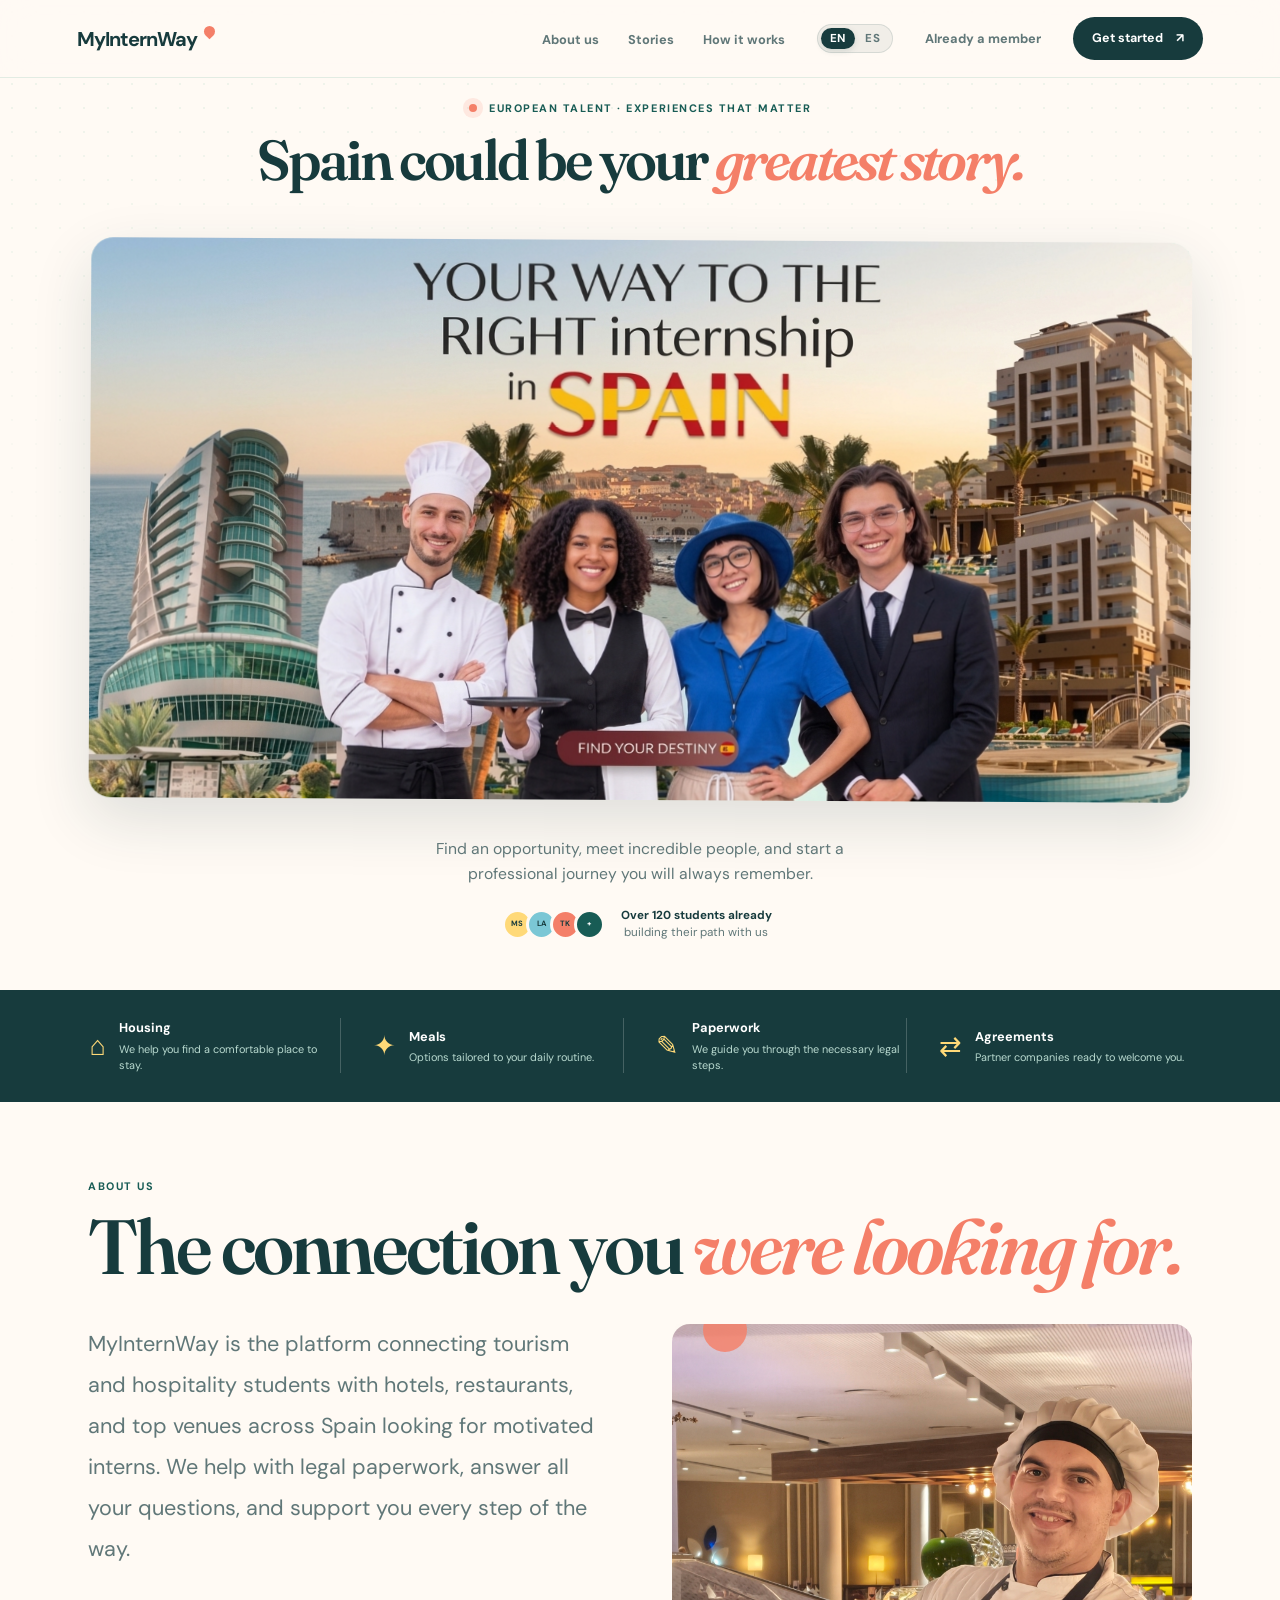
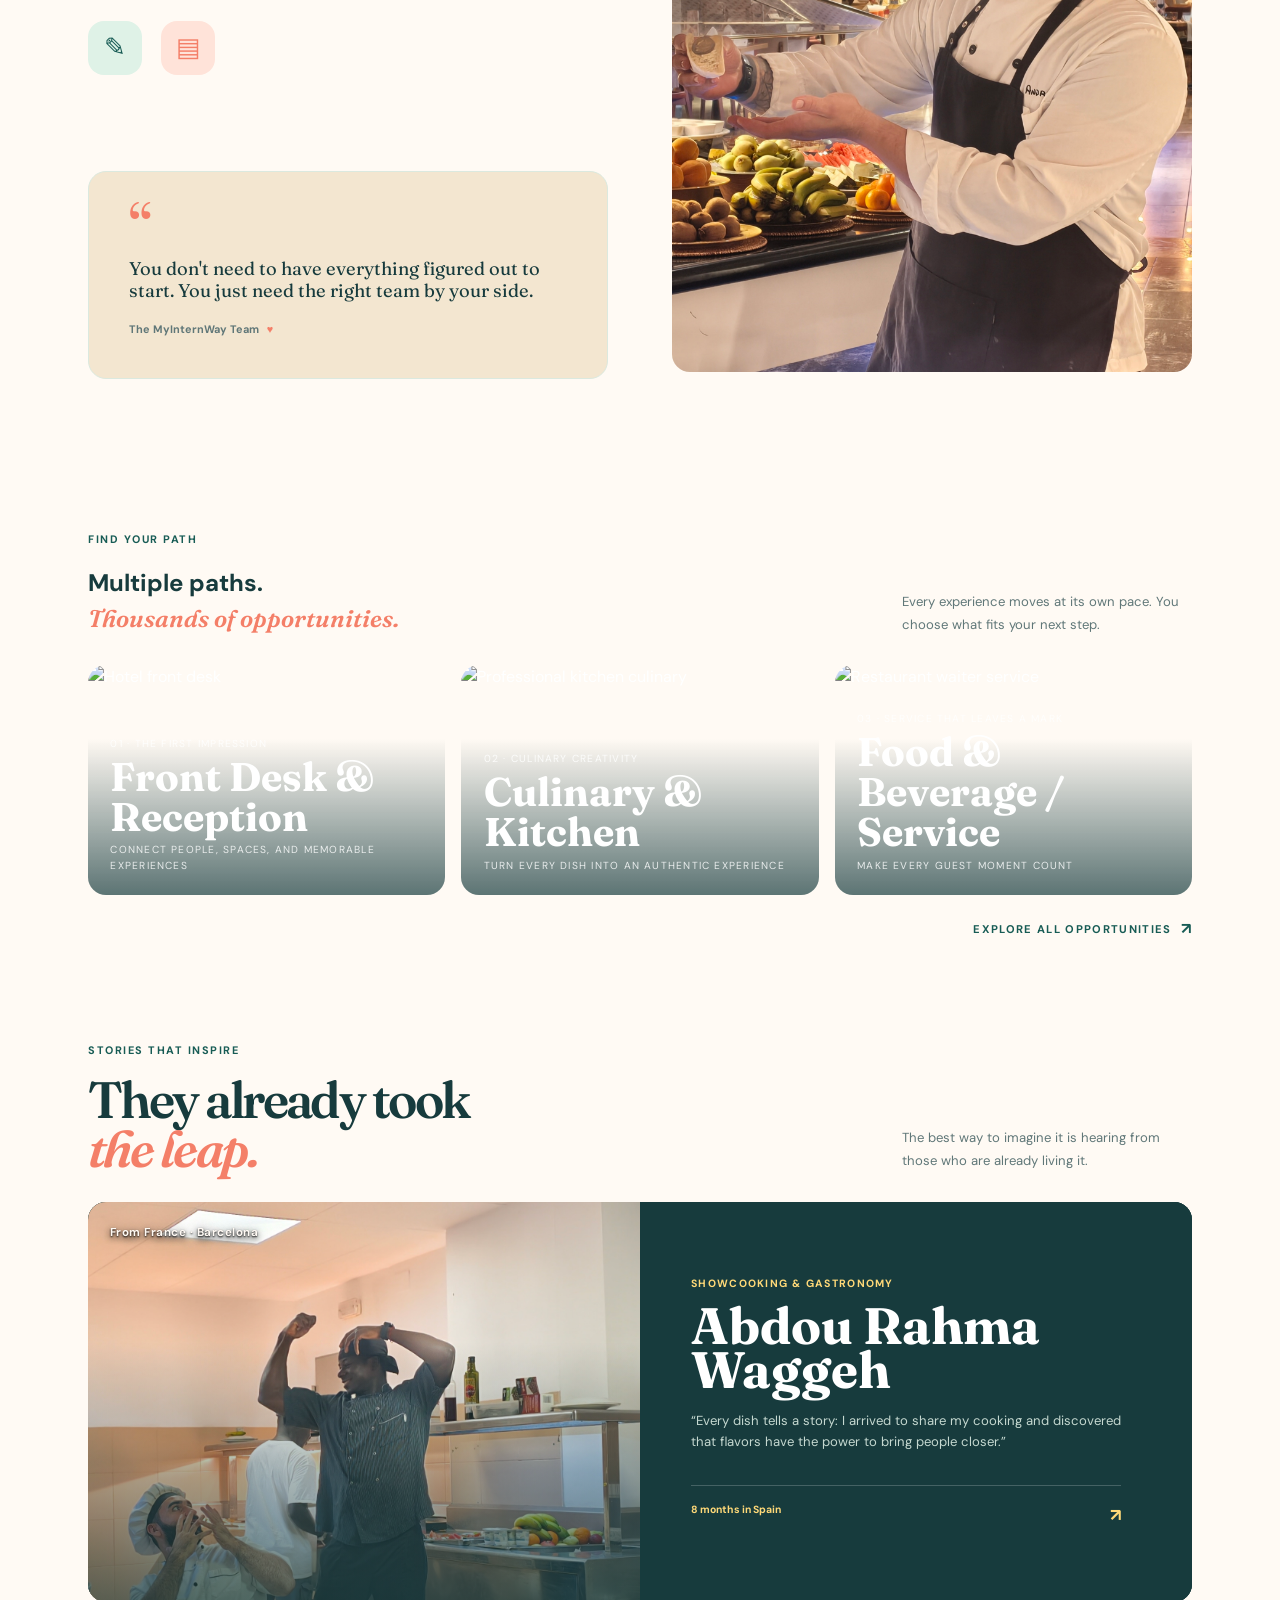
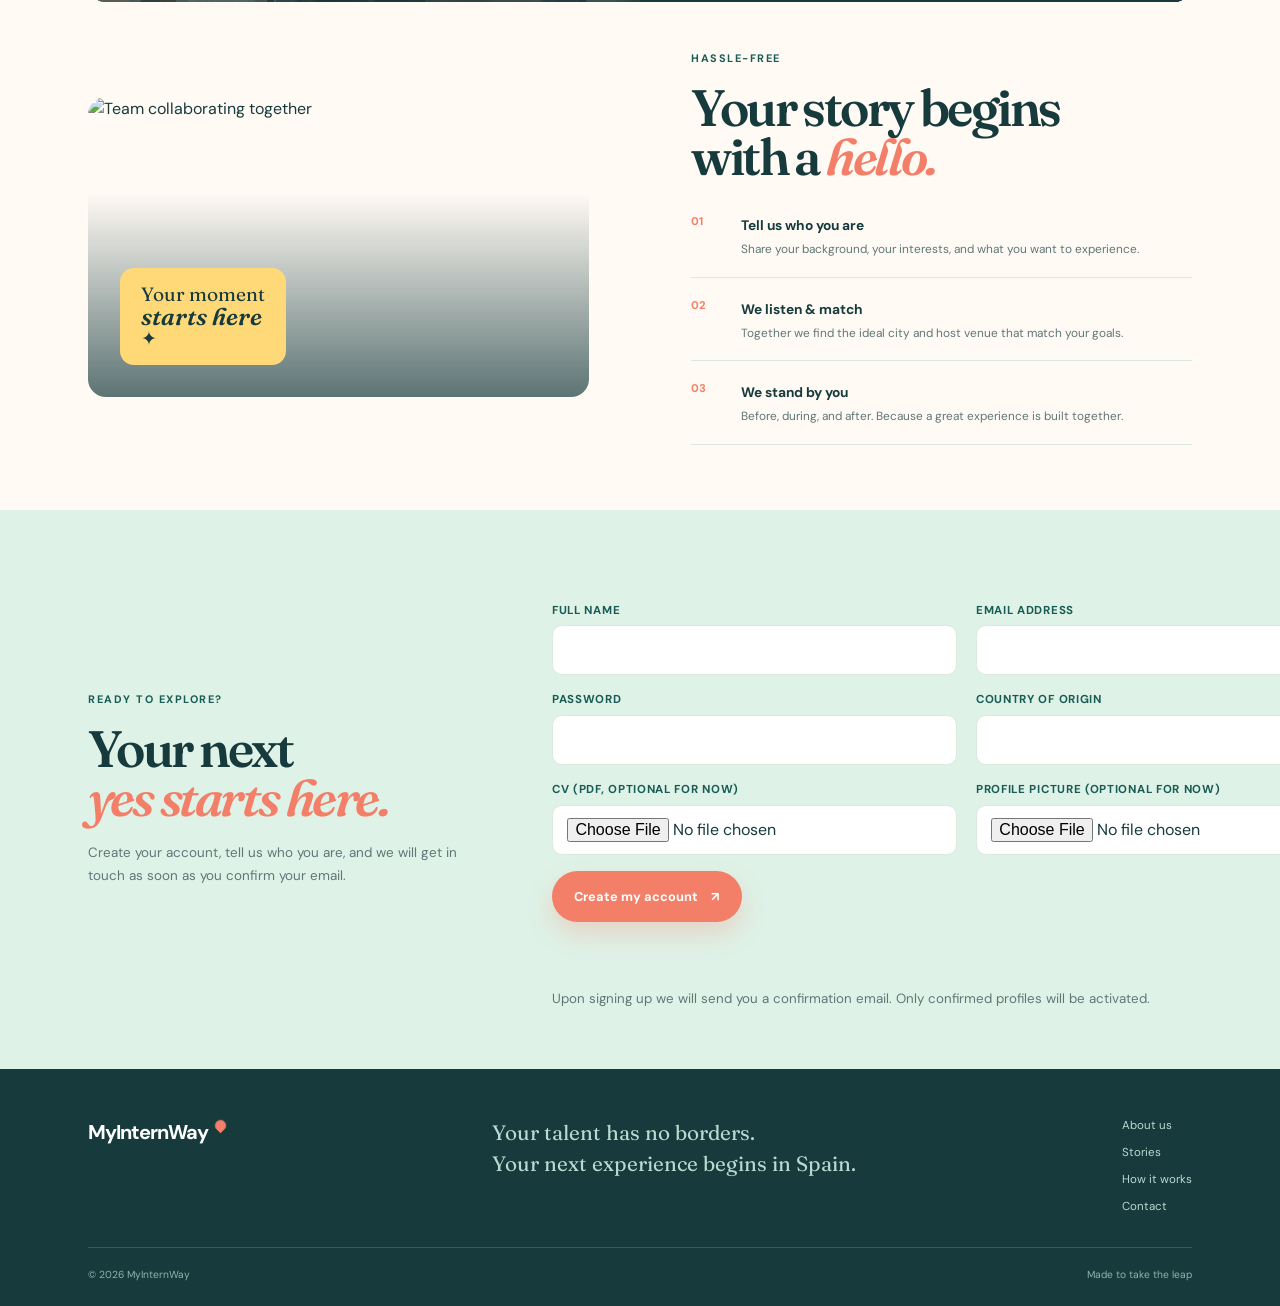
==== commit f8597657: "Actualizar sitio y traducciones" ====
--- a/index.html
+++ b/index.html
@@ -1,48 +1,320 @@
-<!DOCTYPE html>
-<html lang="es">
+﻿<!DOCTYPE html>
+<html lang="en">
   <head>
     <meta charset="UTF-8" />
     <meta name="viewport" content="width=device-width, initial-scale=1.0" />
-    <meta name="description" content="MyInternWay conecta talento europeo con experiencias profesionales en España." />
-    <title>MyInternWay | Tu próximo capítulo empieza aquí</title>
+    <meta name="description" content="MyInternWay connects European talent with professional internship experiences in Spain." />
+    <title>MyInternWay | Your next chapter starts here</title>
     <link rel="icon" type="image/svg+xml" href="favicon.svg?v=20260914-logo" />
     <link rel="preconnect" href="https://fonts.googleapis.com" />
     <link rel="preconnect" href="https://fonts.gstatic.com" crossorigin />
     <link href="https://fonts.googleapis.com/css2?family=DM+Sans:wght@400;500;600;700&family=Fraunces:opsz,wght@9..144,600;9..144,700&display=swap" rel="stylesheet" />
-    <link rel="stylesheet" href="styles.css?v=20260921-aboutdecor" />
+    <link rel="stylesheet" href="styles.css?v=20260921-i18n" />
   </head>
   <body>
-    <header class="navbar" id="navbar"><a class="logo" href="#inicio" aria-label="MyInternWay, inicio"><span>MyInternWay</span><i></i></a><nav class="nav-menu" id="navMenu" aria-label="Navegación principal"><ul class="nav-list"><li><a class="nav-link" href="#nosotros">Quiénes somos</a></li><li><a class="nav-link" href="#historias">Historias</a></li><li><a class="nav-link" href="#proceso">Cómo funciona</a></li></ul><a class="nav-login" href="#registro">Ya soy parte</a><a class="nav-cta" href="#registro">Quiero empezar <span>↗</span></a></nav><button class="hamburger" id="hamburger" type="button" aria-label="Abrir menú" aria-expanded="false"><span class="bar"></span><span class="bar"></span><span class="bar"></span></button></header>
+    <header class="navbar" id="navbar">
+      <a class="logo" href="#inicio" aria-label="MyInternWay, home"><span>MyInternWay</span><i></i></a>
+      <nav class="nav-menu" id="navMenu" aria-label="Main navigation">
+        <ul class="nav-list">
+          <li><a class="nav-link" href="#nosotros" data-i18n="nav_about">About us</a></li>
+          <li><a class="nav-link" href="#historias" data-i18n="nav_stories">Stories</a></li>
+          <li><a class="nav-link" href="#proceso" data-i18n="nav_how">How it works</a></li>
+        </ul>
+        <div class="lang-switcher" aria-label="Language selector">
+          <button class="lang-btn is-active" data-lang-btn="en" type="button" aria-pressed="true">EN</button>
+          <button class="lang-btn" data-lang-btn="es" type="button" aria-pressed="false">ES</button>
+        </div>
+        <a class="nav-login" href="#registro" data-i18n="nav_member">Already a member</a>
+        <a class="nav-cta" href="#registro" data-i18n="nav_cta">Get started <span>↗</span></a>
+      </nav>
+      <button class="hamburger" id="hamburger" type="button" aria-label="Open menu" aria-expanded="false">
+        <span class="bar"></span><span class="bar"></span><span class="bar"></span>
+      </button>
+    </header>
+
     <main>
-      <section class="hero" id="inicio"><div class="hero-header reveal"><p class="eyebrow"><span class="eyebrow-dot"></span> Talento europeo · experiencias que suman</p><h1>España puede ser tu <em>mejor historia.</em></h1></div><div class="hero-collage reveal reveal-delay"><img src="Media/Internship.jpg" alt="Jóvenes profesionales listos para su pasantía en España" /></div><div class="hero-footer reveal"><p class="hero-text">Encuentra una oportunidad, conoce gente increíble y empieza una etapa profesional que recordarás siempre.</p><div class="hero-proof"><span class="avatar-stack"><i>MS</i><i>LA</i><i>TK</i><i>+</i></span><span><strong>Ya somos más de 120</strong><br />jóvenes construyendo su camino</span></div></div></section>
-      <section class="benefits" aria-label="Ventajas de MyInternWay"><div class="benefit"><span class="benefit-icon">⌂</span><div><strong>Alojamiento</strong><small>Te ayudamos a encontrar dónde quedarte.</small></div></div><div class="benefit"><span class="benefit-icon">✦</span><div><strong>Comida</strong><small>Opciones que se ajustan a tu día a día.</small></div></div><div class="benefit"><span class="benefit-icon">✎</span><div><strong>Trámites</strong><small>Te guiamos con el papeleo necesario.</small></div></div><div class="benefit"><span class="benefit-icon">⇄</span><div><strong>Convenios</strong><small>Empresas aliadas listas para recibirte.</small></div></div></section>
-      <!-- ZONA A REDISEÑAR: inicio (about-section + destinations-section) -->
-      <section class="section about-section reveal-on-scroll" id="nosotros"><div class="about-heading"><p class="eyebrow">Conócenos</p><h2>La conexión que <em>estabas buscando.</em></h2></div><div class="about-grid"><div class="about-copy"><p class="about-text">MyInternWay es la plataforma que conecta a estudiantes de turismo y hostelería con hoteles, restaurantes y establecimientos en España que buscan pasantes con ganas de crecer. Te ayudamos con los trámites, resolvemos tus dudas y te acompañamos en todo el proceso.</p><div class="about-decor"><span class="about-decor-icon">✎</span><span class="about-decor-icon">▤</span></div><div class="about-statement"><span class="quote-mark">“</span><p>No tienes que tenerlo todo claro para empezar. Solo necesitas un lugar donde sentirte acompañado.</p><span class="signature">El equipo MyInternWay <b>♥</b></span></div></div><div class="about-photo"><span class="about-photo-dot"></span><img src="Media/Nosotros.jpg" alt="Equipo MyInternWay" /></div></div></section>
-      <section class="destinations-section reveal-on-scroll"><div class="section-heading"><div><p class="eyebrow">Encuentra tu camino</p><h2>Múltiples caminos.<br /><em>Miles de oportunidades.</em></h2></div><p class="section-intro">Cada experiencia tiene su ritmo. Tú decides cuál encaja con tu próximo paso.</p></div><div class="destination-grid"><article class="destination-card destination-madrid"><img src="https://images.unsplash.com/photo-1566073771259-6a8506099945?auto=format&fit=crop&w=900&q=85" alt="Recepción de hotel" /><div><span>01 · La primera impresión</span><strong>Recepción</strong><small>Conecta personas, espacios y experiencias</small></div></article><article class="destination-card destination-valencia"><img src="https://images.unsplash.com/photo-1414235077428-338989a2e8c0?auto=format&fit=crop&w=900&q=85" alt="Cocina profesional" /><div><span>02 · Creatividad entre fogones</span><strong>Cocina</strong><small>Convierte cada plato en una experiencia</small></div></article><article class="destination-card destination-malaga"><img src="https://images.unsplash.com/photo-1515003197210-e0cd71810b5f?auto=format&fit=crop&w=900&q=85" alt="Camarero atendiendo una mesa" /><div><span>03 · Atención que deja huella</span><strong>Camarero</strong><small>Haz que cada momento cuente</small></div></article></div><a class="destinations-link" href="#registro">Explora un mundo de opciones <span>↗</span></a></section>
-      <!-- ZONA A REDISEÑAR: fin -->
-      <section class="section stories-section reveal-on-scroll" id="historias"><div class="section-heading"><div><p class="eyebrow">Historias que inspiran</p><h2>Ellos ya dieron<br /><em>el salto.</em></h2></div><p class="section-intro">La mejor forma de imaginarlo es escuchar a quienes ya lo están viviendo.</p></div><div class="stories-carousel" id="storiesCarousel"><div class="story-viewport"><div class="story-track" id="storyTrack"><article class="story-slide"><div class="person-placeholder person-one"><img src="Media/Abdou.jpg" alt="Abdou Rahma Waggeh" /><span>Desde Francia · Barcelona</span><b>01</b></div><div class="story-copy"><span class="story-country">Showcooking y gastronomía</span><h3>Abdou Rahma<br />Waggeh</h3><p>“Cada plato cuenta una historia: llegué para compartir mi cocina y descubrí que los sabores también tienen el poder de acercar a las personas.”</p><div class="story-footer"><span>Hace 8 meses en España</span><span class="story-arrow">↗</span></div></div></article><article class="story-slide"><div class="person-placeholder person-two"><img src="https://images.unsplash.com/photo-1500648767791-00dcc994a43e?auto=format&fit=crop&w=900&q=85" alt="Théo Martin" /><span>Desde Francia · Valencia</span><b>02</b></div><div class="story-copy"><span class="story-country">Marketing y comunicación</span><h3>Théo<br />Martin</h3><p>“Descubrí una forma de trabajar más abierta y me llevé aprendizajes que siguen conmigo.”</p><div class="story-footer"><span>Hace 1 año en España</span><span class="story-arrow">↗</span></div></div></article><article class="story-slide"><div class="person-placeholder person-three"><img src="https://images.unsplash.com/photo-1544005313-94ddf0286df2?auto=format&fit=crop&w=900&q=85" alt="Leonie Schmidt" /><span>Desde Alemania · Málaga</span><b>03</b></div><div class="story-copy"><span class="story-country">Personas y administración</span><h3>Leonie<br />Schmidt</h3><p>“Sentirme acompañada antes de venir marcó la diferencia. España fue el comienzo de mi siguiente etapa.”</p><div class="story-footer"><span>Hace 6 meses en España</span><span class="story-arrow">↗</span></div></div></article></div><button class="carousel-side-button carousel-side-prev" id="storyPrev" type="button" aria-label="Candidato anterior">←</button><button class="carousel-side-button carousel-side-next" id="storyNext" type="button" aria-label="Siguiente candidato">→</button></div><div class="carousel-controls"><div class="carousel-dots" id="carouselDots"><button class="carousel-dot is-active" type="button" aria-label="Ver candidato 1" aria-current="true"></button><button class="carousel-dot" type="button" aria-label="Ver candidato 2"></button><button class="carousel-dot" type="button" aria-label="Ver candidato 3"></button></div><span class="carousel-count"><strong id="storyCurrent">01</strong> / 03</span></div></div></section>
-      <section class="process-section reveal-on-scroll" id="proceso"><div class="process-photo"><img src="https://images.unsplash.com/photo-1521737711867-e3b97375f902?auto=format&fit=crop&w=1200&q=85" alt="Equipo colaborando en una mesa" /><div class="process-badge">Tu momento<br /><em>empieza aquí</em> ✦</div></div><div class="process-copy"><p class="eyebrow">Sin complicaciones</p><h2>Tu historia empieza<br />con un <em>hola.</em></h2><div class="steps"><div class="step"><span>01</span><div><strong>Nos cuentas quién eres</strong><p>Comparte tus intereses, tu experiencia y qué te gustaría vivir.</p></div></div><div class="step"><span>02</span><div><strong>Te escuchamos</strong><p>Juntos vemos qué ciudad y qué oportunidad encajan contigo.</p></div></div><div class="step"><span>03</span><div><strong>Te acompañamos</strong><p>Antes, durante y después. Porque una buena experiencia se construye en equipo.</p></div></div></div></div></section>
-      <section class="access-section" id="registro"><div><p class="eyebrow">¿Listo para explorar?</p><h2>Tu próximo<br /><em>sí empieza aquí.</em></h2><p>Crea tu cuenta, cuéntanos quién eres y te avisaremos apenas confirmes tu correo.</p></div>
+      <section class="hero" id="inicio">
+        <div class="hero-header reveal">
+          <p class="eyebrow" data-i18n="hero_eyebrow"><span class="eyebrow-dot"></span> European talent · experiences that matter</p>
+          <h1 data-i18n="hero_title">Spain could be your <em>greatest story.</em></h1>
+        </div>
+        <div class="hero-collage reveal reveal-delay">
+          <img src="Media/Internship.jpg" alt="Young professionals ready for their internship in Spain" data-i18n-alt="hero_img_alt" />
+        </div>
+        <div class="hero-footer reveal">
+          <p class="hero-text" data-i18n="hero_text">Find an opportunity, meet incredible people, and start a professional journey you will always remember.</p>
+          <div class="hero-proof">
+            <span class="avatar-stack"><i>MS</i><i>LA</i><i>TK</i><i>+</i></span>
+            <span><strong data-i18n="hero_proof_strong">Over 120 students already</strong><br /><span data-i18n="hero_proof_sub">building their path with us</span></span>
+          </div>
+        </div>
+      </section>
+
+      <section class="benefits" aria-label="MyInternWay Perks">
+        <div class="benefit">
+          <span class="benefit-icon">⌂</span>
+          <div>
+            <strong data-i18n="benefit_1_title">Housing</strong>
+            <small data-i18n="benefit_1_desc">We help you find a comfortable place to stay.</small>
+          </div>
+        </div>
+        <div class="benefit">
+          <span class="benefit-icon">✦</span>
+          <div>
+            <strong data-i18n="benefit_2_title">Meals</strong>
+            <small data-i18n="benefit_2_desc">Options tailored to your daily routine.</small>
+          </div>
+        </div>
+        <div class="benefit">
+          <span class="benefit-icon">✎</span>
+          <div>
+            <strong data-i18n="benefit_3_title">Paperwork</strong>
+            <small data-i18n="benefit_3_desc">We guide you through the necessary legal steps.</small>
+          </div>
+        </div>
+        <div class="benefit">
+          <span class="benefit-icon">⇄</span>
+          <div>
+            <strong data-i18n="benefit_4_title">Agreements</strong>
+            <small data-i18n="benefit_4_desc">Partner companies ready to welcome you.</small>
+          </div>
+        </div>
+      </section>
+
+      <section class="section about-section reveal-on-scroll" id="nosotros">
+        <div class="about-heading">
+          <p class="eyebrow" data-i18n="about_eyebrow">About us</p>
+          <h2 data-i18n="about_title">The connection you <em>were looking for.</em></h2>
+        </div>
+        <div class="about-grid">
+          <div class="about-copy">
+            <p class="about-text" data-i18n="about_text">MyInternWay is the platform connecting tourism and hospitality students with hotels, restaurants, and top venues across Spain looking for motivated interns. We help with legal paperwork, answer all your questions, and support you every step of the way.</p>
+            <div class="about-decor">
+              <span class="about-decor-icon">✎</span>
+              <span class="about-decor-icon">▤</span>
+            </div>
+            <div class="about-statement">
+              <span class="quote-mark">“</span>
+              <p data-i18n="about_quote">You don't need to have everything figured out to start. You just need the right team by your side.</p>
+              <span class="signature" data-i18n="about_sig">The MyInternWay Team <b>♥</b></span>
+            </div>
+          </div>
+          <div class="about-photo">
+            <span class="about-photo-dot"></span>
+            <img src="Media/Nosotros.jpg" alt="MyInternWay Team" data-i18n-alt="about_img_alt" />
+          </div>
+        </div>
+      </section>
+
+      <section class="destinations-section reveal-on-scroll">
+        <div class="section-heading">
+          <div>
+            <p class="eyebrow" data-i18n="dest_eyebrow">Find your path</p>
+            <h2 data-i18n="dest_title">Multiple paths.<br /><em>Thousands of opportunities.</em></h2>
+          </div>
+          <p class="section-intro" data-i18n="dest_intro">Every experience moves at its own pace. You choose what fits your next step.</p>
+        </div>
+        <div class="destination-grid">
+          <article class="destination-card destination-madrid">
+            <img src="https://images.unsplash.com/photo-1566073771259-6a8506099945?auto=format&fit=crop&w=900&q=85" alt="Hotel front desk" />
+            <div>
+              <span data-i18n="dest_1_step">01 · The first impression</span>
+              <strong data-i18n="dest_1_title">Front Desk & Reception</strong>
+              <small data-i18n="dest_1_desc">Connect people, spaces, and memorable experiences</small>
+            </div>
+          </article>
+          <article class="destination-card destination-valencia">
+            <img src="https://images.unsplash.com/photo-1414235077428-338989a2e8c0?auto=format&fit=crop&w=900&q=85" alt="Professional kitchen culinary" />
+            <div>
+              <span data-i18n="dest_2_step">02 · Culinary creativity</span>
+              <strong data-i18n="dest_2_title">Culinary & Kitchen</strong>
+              <small data-i18n="dest_2_desc">Turn every dish into an authentic experience</small>
+            </div>
+          </article>
+          <article class="destination-card destination-malaga">
+            <img src="https://images.unsplash.com/photo-1515003197210-e0cd71810b5f?auto=format&fit=crop&w=900&q=85" alt="Restaurant waiter service" />
+            <div>
+              <span data-i18n="dest_3_step">03 · Service that leaves a mark</span>
+              <strong data-i18n="dest_3_title">Food & Beverage / Service</strong>
+              <small data-i18n="dest_3_desc">Make every guest moment count</small>
+            </div>
+          </article>
+        </div>
+        <a class="destinations-link" href="#registro" data-i18n="dest_explore_cta">Explore all opportunities <span>↗</span></a>
+      </section>
+
+      <section class="section stories-section reveal-on-scroll" id="historias">
+        <div class="section-heading">
+          <div>
+            <p class="eyebrow" data-i18n="stories_eyebrow">Stories that inspire</p>
+            <h2 data-i18n="stories_title">They already took<br /><em>the leap.</em></h2>
+          </div>
+          <p class="section-intro" data-i18n="stories_intro">The best way to imagine it is hearing from those who are already living it.</p>
+        </div>
+        <div class="stories-carousel" id="storiesCarousel">
+          <div class="story-viewport">
+            <div class="story-track" id="storyTrack">
+              <article class="story-slide">
+                <div class="person-placeholder person-one">
+                  <img src="Media/Abdou.jpg" alt="Abdou Rahma Waggeh" />
+                  <span data-i18n="story_1_from">From France · Barcelona</span>
+                  <b>01</b>
+                </div>
+                <div class="story-copy">
+                  <span class="story-country" data-i18n="story_1_role">Showcooking & Gastronomy</span>
+                  <h3>Abdou Rahma<br />Waggeh</h3>
+                  <p data-i18n="story_1_quote">“Every dish tells a story: I arrived to share my cooking and discovered that flavors have the power to bring people closer.”</p>
+                  <div class="story-footer">
+                    <span data-i18n="story_1_time">8 months in Spain</span>
+                    <span class="story-arrow">↗</span>
+                  </div>
+                </div>
+              </article>
+              <article class="story-slide">
+                <div class="person-placeholder person-two">
+                  <img src="https://images.unsplash.com/photo-1500648767791-00dcc994a43e?auto=format&fit=crop&w=900&q=85" alt="Théo Martin" />
+                  <span data-i18n="story_2_from">From France · Valencia</span>
+                  <b>02</b>
+                </div>
+                <div class="story-copy">
+                  <span class="story-country" data-i18n="story_2_role">Marketing & Communication</span>
+                  <h3>Théo<br />Martin</h3>
+                  <p data-i18n="story_2_quote">“I discovered a more collaborative way of working and gained skills and friendships that stay with me forever.”</p>
+                  <div class="story-footer">
+                    <span data-i18n="story_2_time">1 year in Spain</span>
+                    <span class="story-arrow">↗</span>
+                  </div>
+                </div>
+              </article>
+              <article class="story-slide">
+                <div class="person-placeholder person-three">
+                  <img src="https://images.unsplash.com/photo-1544005313-94ddf0286df2?auto=format&fit=crop&w=900&q=85" alt="Leonie Schmidt" />
+                  <span data-i18n="story_3_from">From Germany · Málaga</span>
+                  <b>03</b>
+                </div>
+                <div class="story-copy">
+                  <span class="story-country" data-i18n="story_3_role">People & Administration</span>
+                  <h3>Leonie<br />Schmidt</h3>
+                  <p data-i18n="story_3_quote">“Feeling supported before arriving made all the difference. Spain was the boost my career needed.”</p>
+                  <div class="story-footer">
+                    <span data-i18n="story_3_time">6 months in Spain</span>
+                    <span class="story-arrow">↗</span>
+                  </div>
+                </div>
+              </article>
+            </div>
+          </div>
+          <div class="carousel-controls">
+            <div class="carousel-numbers"><span id="storyCurrent">01</span> / 03</div>
+            <div class="carousel-dots">
+              <button class="carousel-dot is-active" type="button" aria-label="Story 1" aria-current="true"></button>
+              <button class="carousel-dot" type="button" aria-label="Story 2" aria-current="false"></button>
+              <button class="carousel-dot" type="button" aria-label="Story 3" aria-current="false"></button>
+            </div>
+            <div class="carousel-arrows">
+              <button class="carousel-arrow" id="storyPrev" type="button" aria-label="Previous story">←</button>
+              <button class="carousel-arrow" id="storyNext" type="button" aria-label="Next story">→</button>
+            </div>
+          </div>
+        </div>
+      </section>
+
+      <section class="process-section reveal-on-scroll" id="proceso">
+        <div class="process-photo">
+          <img src="https://images.unsplash.com/photo-1521737711867-e3b97375f902?auto=format&fit=crop&w=1200&q=85" alt="Team collaborating together" />
+          <div class="process-badge" data-i18n="process_badge">Your moment<br /><em>starts here</em> ✦</div>
+        </div>
+        <div class="process-copy">
+          <p class="eyebrow" data-i18n="process_eyebrow">Hassle-free</p>
+          <h2 data-i18n="process_title">Your story begins<br />with a <em>hello.</em></h2>
+          <div class="steps">
+            <div class="step">
+              <span>01</span>
+              <div>
+                <strong data-i18n="process_step1_title">Tell us who you are</strong>
+                <p data-i18n="process_step1_desc">Share your background, your interests, and what you want to experience.</p>
+              </div>
+            </div>
+            <div class="step">
+              <span>02</span>
+              <div>
+                <strong data-i18n="process_step2_title">We listen & match</strong>
+                <p data-i18n="process_step2_desc">Together we find the ideal city and host venue that match your goals.</p>
+              </div>
+            </div>
+            <div class="step">
+              <span>03</span>
+              <div>
+                <strong data-i18n="process_step3_title">We stand by you</strong>
+                <p data-i18n="process_step3_desc">Before, during, and after. Because a great experience is built together.</p>
+              </div>
+            </div>
+          </div>
+        </div>
+      </section>
+
+      <section class="access-section" id="registro">
+        <div>
+          <p class="eyebrow" data-i18n="signup_eyebrow">Ready to explore?</p>
+          <h2 data-i18n="signup_title">Your next<br /><em>yes starts here.</em></h2>
+          <p data-i18n="signup_intro">Create your account, tell us who you are, and we will get in touch as soon as you confirm your email.</p>
+        </div>
         <form class="signup-form" id="signupForm" novalidate>
-          <div class="signup-field"><label for="signupNombre">Nombre completo</label><input id="signupNombre" name="nombre" type="text" autocomplete="name" required /></div>
-          <div class="signup-field"><label for="signupEmail">Correo electrónico</label><input id="signupEmail" name="email" type="email" autocomplete="email" required /></div>
-          <div class="signup-field"><label for="signupPassword">Contraseña</label><input id="signupPassword" name="password" type="password" autocomplete="new-password" minlength="8" required /></div>
-          <div class="signup-field"><label for="signupPais">País de origen</label><input id="signupPais" name="pais_origen" type="text" autocomplete="country-name" required /></div>
-          <div class="signup-field"><label for="signupCv">CV (PDF, opcional ahora)</label><input id="signupCv" name="cv" type="file" accept="application/pdf" /></div>
-          <div class="signup-field"><label for="signupFoto">Foto de perfil (opcional ahora)</label><input id="signupFoto" name="foto" type="file" accept="image/*" /></div>
-          <button class="button button-primary" type="submit" id="signupSubmit">Crear mi cuenta <span>↗</span></button>
+          <div class="signup-field">
+            <label for="signupNombre" data-i18n="signup_label_name">Full Name</label>
+            <input id="signupNombre" name="nombre" type="text" autocomplete="name" required />
+          </div>
+          <div class="signup-field">
+            <label for="signupEmail" data-i18n="signup_label_email">Email Address</label>
+            <input id="signupEmail" name="email" type="email" autocomplete="email" required />
+          </div>
+          <div class="signup-field">
+            <label for="signupPassword" data-i18n="signup_label_pass">Password</label>
+            <input id="signupPassword" name="password" type="password" autocomplete="new-password" minlength="8" required />
+          </div>
+          <div class="signup-field">
+            <label for="signupPais" data-i18n="signup_label_country">Country of Origin</label>
+            <input id="signupPais" name="pais_origen" type="text" autocomplete="country-name" required />
+          </div>
+          <div class="signup-field">
+            <label for="signupCv" data-i18n="signup_label_cv">CV (PDF, optional for now)</label>
+            <input id="signupCv" name="cv" type="file" accept="application/pdf" />
+          </div>
+          <div class="signup-field">
+            <label for="signupFoto" data-i18n="signup_label_photo">Profile Picture (optional for now)</label>
+            <input id="signupFoto" name="foto" type="file" accept="image/*" />
+          </div>
+          <button class="button button-primary" type="submit" id="signupSubmit" data-i18n="signup_btn">Create my account <span>↗</span></button>
           <p class="signup-message" id="signupMessage" role="status" aria-live="polite"></p>
-          <small>Al registrarte te enviaremos un correo de confirmación. Solo verás la lista de personas confirmadas.</small>
+          <small data-i18n="signup_note">Upon signing up we will send you a confirmation email. Only confirmed profiles will be activated.</small>
         </form>
       </section>
     </main>
-    <footer id="contacto"><div class="footer-main"><a class="logo light" href="#inicio">MyInternWay<i></i></a><p>Tu talento no tiene fronteras.<br />Tu próxima experiencia empieza en España.</p><div class="footer-links"><a href="#nosotros">Quiénes somos</a><a href="#historias">Historias</a><a href="#proceso">Cómo funciona</a><a href="#registro">Contactar</a></div></div><div class="footer-bottom"><span>© 2026 MyInternWay</span><span>Hecho para dar el salto</span></div></footer>
+
+    <footer id="contacto">
+      <div class="footer-main">
+        <a class="logo light" href="#inicio">MyInternWay<i></i></a>
+        <p data-i18n="footer_tagline">Your talent has no borders.<br />Your next experience begins in Spain.</p>
+        <div class="footer-links">
+          <a href="#nosotros" data-i18n="nav_about">About us</a>
+          <a href="#historias" data-i18n="nav_stories">Stories</a>
+          <a href="#proceso" data-i18n="nav_how">How it works</a>
+          <a href="#registro" data-i18n="footer_contact">Contact</a>
+        </div>
+      </div>
+      <div class="footer-bottom">
+        <span>© 2026 MyInternWay</span>
+        <span data-i18n="footer_copy">Made to take the leap</span>
+      </div>
+    </footer>
+
     <script src="https://unpkg.com/lenis@1.3.26/dist/lenis.min.js"></script>
     <script src="https://cdn.jsdelivr.net/npm/gsap@3.13.0/dist/gsap.min.js"></script>
     <script src="https://cdn.jsdelivr.net/npm/gsap@3.13.0/dist/ScrollTrigger.min.js"></script>
     <script src="https://cdn.jsdelivr.net/npm/vanilla-tilt@1.8.1/dist/vanilla-tilt.min.js"></script>
     <script src="https://cdn.jsdelivr.net/npm/@supabase/supabase-js@2/dist/umd/supabase.min.js"></script>
     <script src="supabase-config.js"></script>
+    <script src="i18n.js?v=20260921-init"></script>
     <script src="registro.js?v=20260921-signup"></script>
     <script src="script.js?v=20260921-herostack"></script>
   </body>
--- a/styles.css
+++ b/styles.css
@@ -1,6 +1,10 @@
 :root{--ink:#173b3d;--muted:#607778;--paper:#fffaf4;--white:#fff;--mint:#dff2e7;--green:#185c55;--coral:#f47f68;--yellow:#ffd978;--blue:#7bc7d5;--line:#dbe9df;--shadow:0 22px 60px rgba(23,59,61,.14);--ease:all .35s cubic-bezier(.2,.8,.2,1)}
 *{box-sizing:border-box;margin:0;padding:0}html{scroll-behavior:smooth;overflow-x:hidden}body{background:var(--paper);color:var(--ink);font-family:'DM Sans',sans-serif;line-height:1.5;overflow-x:hidden}body:before{content:"";position:fixed;inset:0;pointer-events:none;opacity:.35;background-image:radial-gradient(#cbe5d5 1px,transparent 1px);background-size:24px 24px;mask-image:linear-gradient(to bottom,black,transparent 75%)}a{text-decoration:none;color:inherit}button{font:inherit;cursor:pointer}em{font-family:'Fraunces',serif;font-style:italic;font-weight:600;color:var(--coral)}
 .navbar{height:78px;padding:0 clamp(1.25rem,6vw,6rem);display:flex;align-items:center;justify-content:space-between;background:rgba(255,250,244,.86);backdrop-filter:blur(16px);position:fixed;inset:0 0 auto;z-index:10;border-bottom:1px solid rgba(219,233,223,.8);transition:transform .35s ease}.navbar.nav-hidden{transform:translateY(-100%)}.logo{display:flex;align-items:center;gap:7px;font-size:1.25rem;letter-spacing:-.05em;font-weight:700;color:var(--ink)}.logo i{display:block;width:11px;height:11px;border-radius:50% 50% 50% 0;background:var(--coral);transform:rotate(-45deg);margin-top:-14px}.nav-menu{display:flex;align-items:center;gap:2rem}.nav-list{list-style:none;display:flex;gap:1.8rem}.nav-link,.nav-login{font-size:.8rem;font-weight:700;color:var(--muted);transition:var(--ease)}.nav-link:hover,.nav-login:hover{color:var(--coral)}.nav-cta,.button{border:0;display:inline-flex;align-items:center;justify-content:center;gap:.8rem;border-radius:999px;font-weight:700;transition:var(--ease)}.nav-cta{background:var(--ink);color:#fff;padding:.75rem 1.2rem;font-size:.78rem}.nav-cta:hover{background:var(--coral);transform:translateY(-3px)}.hamburger{display:none;background:none;border:0}.bar{display:block;width:24px;height:2px;background:var(--ink);margin:5px;transition:var(--ease)}
+.lang-switcher{display:inline-flex;align-items:center;background:rgba(23,59,61,.06);border:1px solid rgba(23,59,61,.12);border-radius:999px;padding:3px;gap:2px}
+.lang-btn{border:none;background:none;padding:.3rem .55rem;border-radius:999px;font-size:.72rem;font-weight:700;letter-spacing:.04em;color:var(--muted);transition:var(--ease);line-height:1}
+.lang-btn:hover{color:var(--ink)}
+.lang-btn.is-active{background:var(--ink);color:#fff;box-shadow:0 2px 6px rgba(23,59,61,.15)}
 .hero{min-height:740px;padding:150px clamp(1.25rem,7vw,8.5rem) 90px;display:grid;grid-template-columns:minmax(0,1fr) minmax(350px,.9fr);align-items:center;gap:clamp(2rem,7vw,8rem);position:relative}.hero:after{content:"hola";position:absolute;right:4%;top:17%;font-family:'Fraunces',serif;font-size:8rem;color:rgba(255,217,120,.25);transform:rotate(12deg);z-index:-1}.hero-copy{max-width:610px}.eyebrow{color:var(--green);font-size:.68rem;text-transform:uppercase;letter-spacing:.14em;font-weight:700;margin-bottom:1.1rem}.eyebrow-dot{display:inline-block;width:8px;height:8px;background:var(--coral);border-radius:50%;margin-right:8px;box-shadow:0 0 0 6px rgba(244,127,104,.14)}.hero h1{font-family:'Fraunces',serif;font-size:clamp(3.5rem,6.4vw,6.5rem);line-height:.94;letter-spacing:-.055em;font-weight:600;margin-bottom:1.5rem}.hero-text{max-width:440px;color:var(--muted);font-size:1.08rem;line-height:1.7}.hero-actions{display:flex;align-items:center;gap:1.8rem;margin:2.2rem 0}.button{padding:1rem 1.4rem;font-size:.8rem}.button-primary{background:var(--coral);color:#fff;box-shadow:0 12px 24px rgba(244,127,104,.25)}.button-primary:hover{background:var(--ink);transform:translateY(-4px);box-shadow:0 16px 30px rgba(23,59,61,.2)}.text-link{font-size:.8rem;font-weight:700;color:var(--ink);border-bottom:2px solid var(--yellow);padding-bottom:3px}.text-link span{margin-left:.45rem;font-size:1rem}.hero-proof{display:flex;align-items:center;gap:1rem;color:var(--muted);font-size:.73rem}.hero-proof strong{color:var(--ink)}.avatar-stack{display:flex}.avatar-stack i{display:grid;place-items:center;width:31px;height:31px;margin-left:-7px;border:3px solid var(--paper);border-radius:50%;background:var(--yellow);color:var(--ink);font-size:.48rem;font-style:normal;font-weight:700}.avatar-stack i:nth-child(2){background:var(--blue)}.avatar-stack i:nth-child(3){background:var(--coral)}.avatar-stack i:nth-child(4){background:var(--green);color:white}
 .hero-visual{position:relative;min-height:470px}.hero-photo,.hero-collage{height:470px;position:relative;overflow:hidden;border-radius:36% 36% 12px 12px;box-shadow:var(--shadow);background:var(--mint);transform:rotate(2deg)}.hero-photo:after{content:"";position:absolute;inset:0;background:linear-gradient(0deg,rgba(23,59,61,.62),transparent 58%)}.hero-photo img,.about-photo img,.destination-card img,.person-placeholder img,.process-photo img,.collage-item img{width:100%;height:100%;object-fit:cover}.photo-label{position:absolute;z-index:1;left:2rem;bottom:2rem;color:#fff}.photo-label span{display:block;font-size:.64rem;text-transform:uppercase;letter-spacing:.13em;opacity:.8}.photo-label strong{display:block;font-family:'Fraunces',serif;font-size:2.6rem;line-height:1;margin-top:.6rem}.photo-label b{color:var(--yellow);font-size:1.5rem}.floating-note{position:absolute;display:flex;align-items:center;gap:.7rem;padding:.9rem 1rem;background:#fff;box-shadow:var(--shadow);border-radius:16px;z-index:2;min-width:205px}.note-top{top:14%;left:-55px}.note-bottom{right:-32px;bottom:13%}.note-icon{display:grid;place-items:center;width:32px;height:32px;background:var(--mint);color:var(--green);border-radius:50%;font-size:1.1rem}.note-icon.warm{background:#fff1c9;color:#e69643}.floating-note strong,.floating-note small{display:block}.floating-note strong{font-size:.7rem}.floating-note small{font-size:.6rem;color:var(--muted);margin-top:2px}
 .benefits{display:grid;grid-template-columns:repeat(4,1fr);background:var(--ink);color:#fff;padding:1.8rem clamp(1.25rem,7vw,8.5rem);gap:2rem}.benefit{display:flex;gap:.8rem;align-items:center;border-right:1px solid rgba(255,255,255,.2)}.benefit:last-child{border:0}.benefit-icon{font-size:1.7rem;color:var(--yellow)}.benefit strong,.benefit small{display:block}.benefit strong{font-size:.8rem}.benefit small{font-size:.68rem;color:#b8d9cf;margin-top:.2rem}
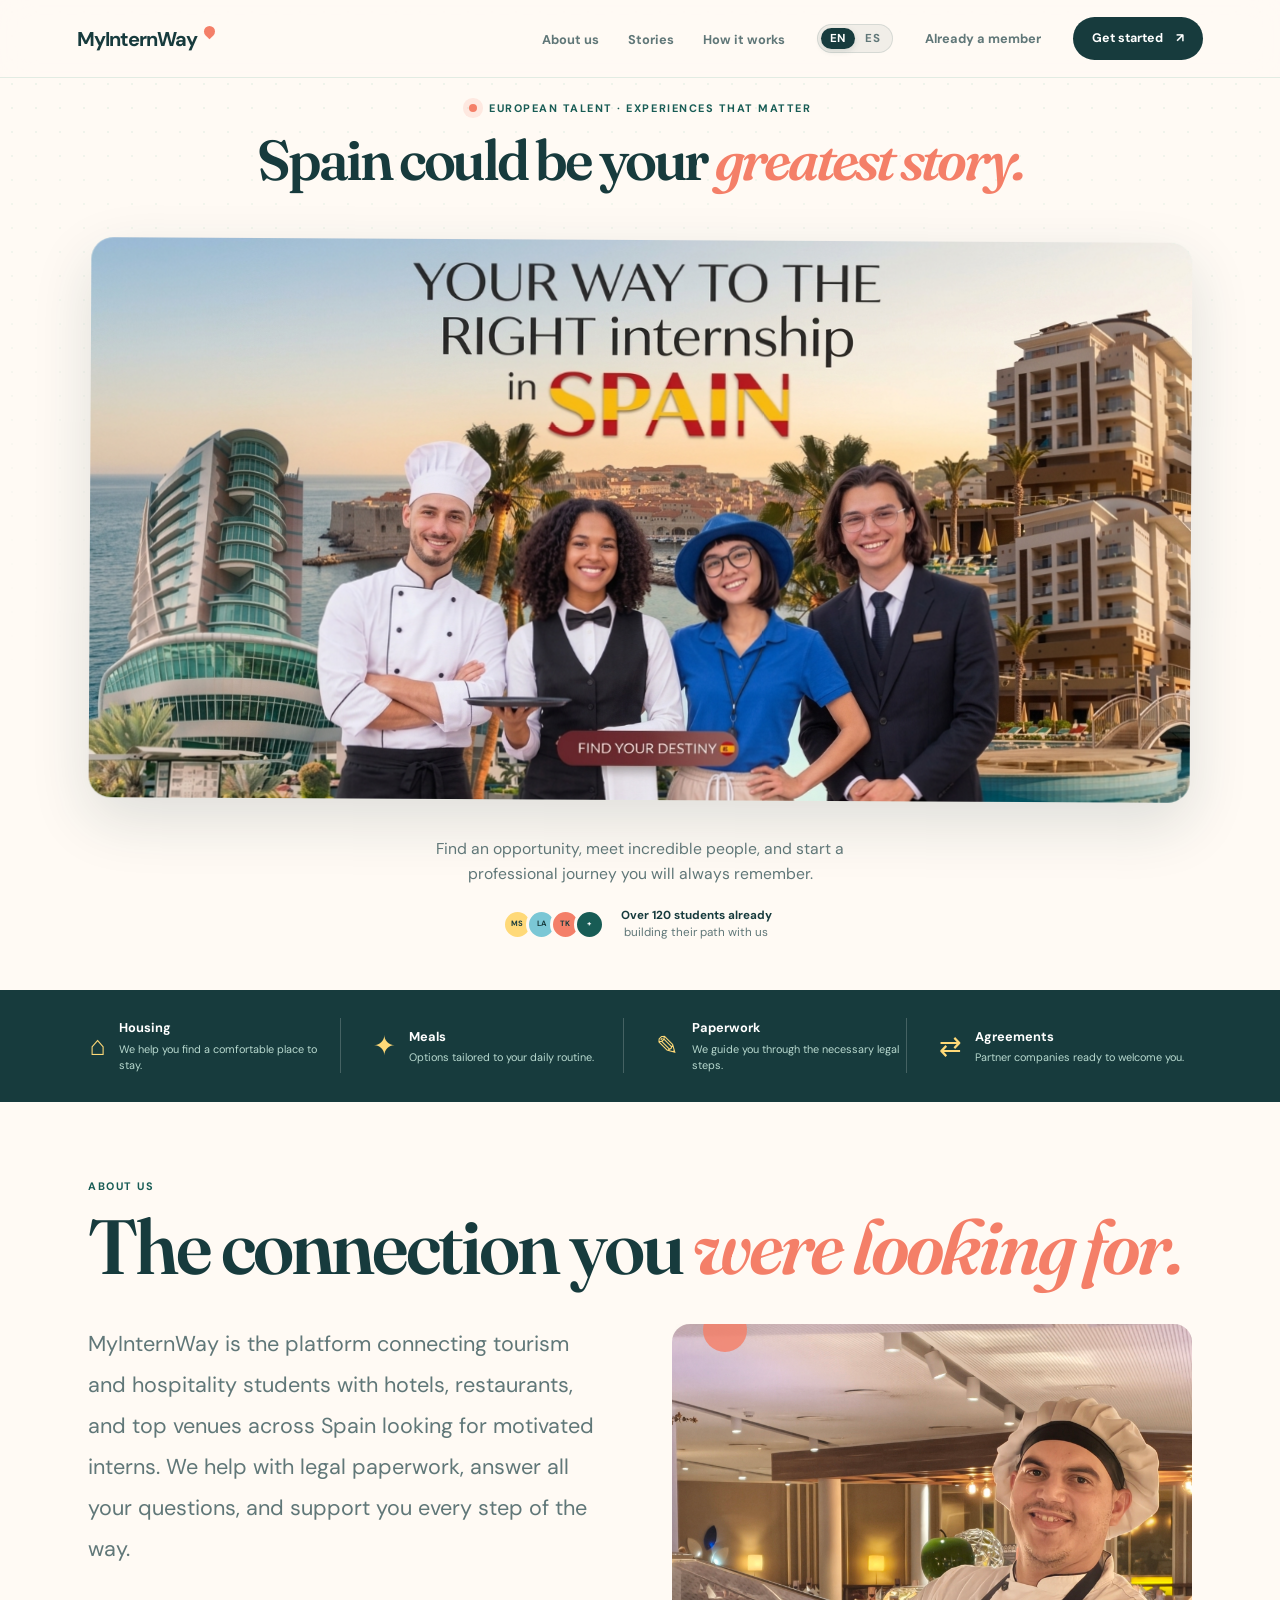
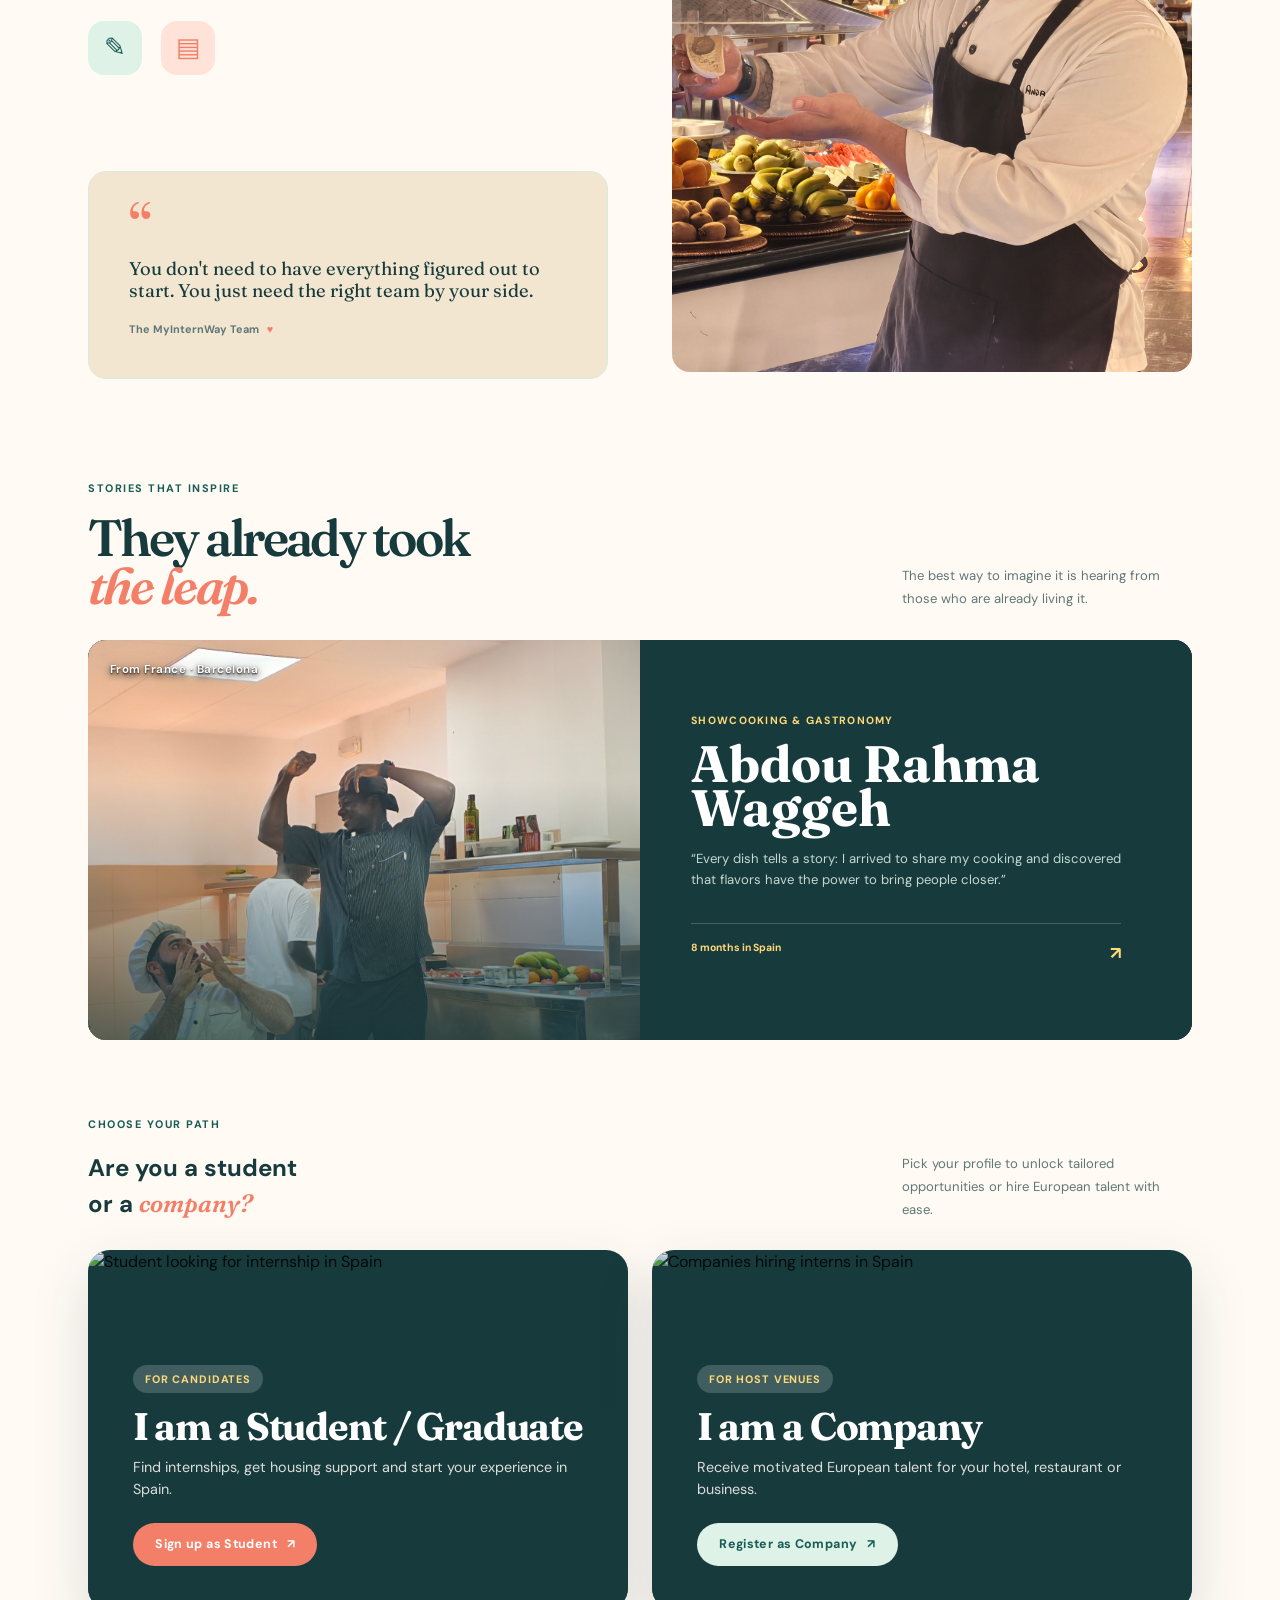
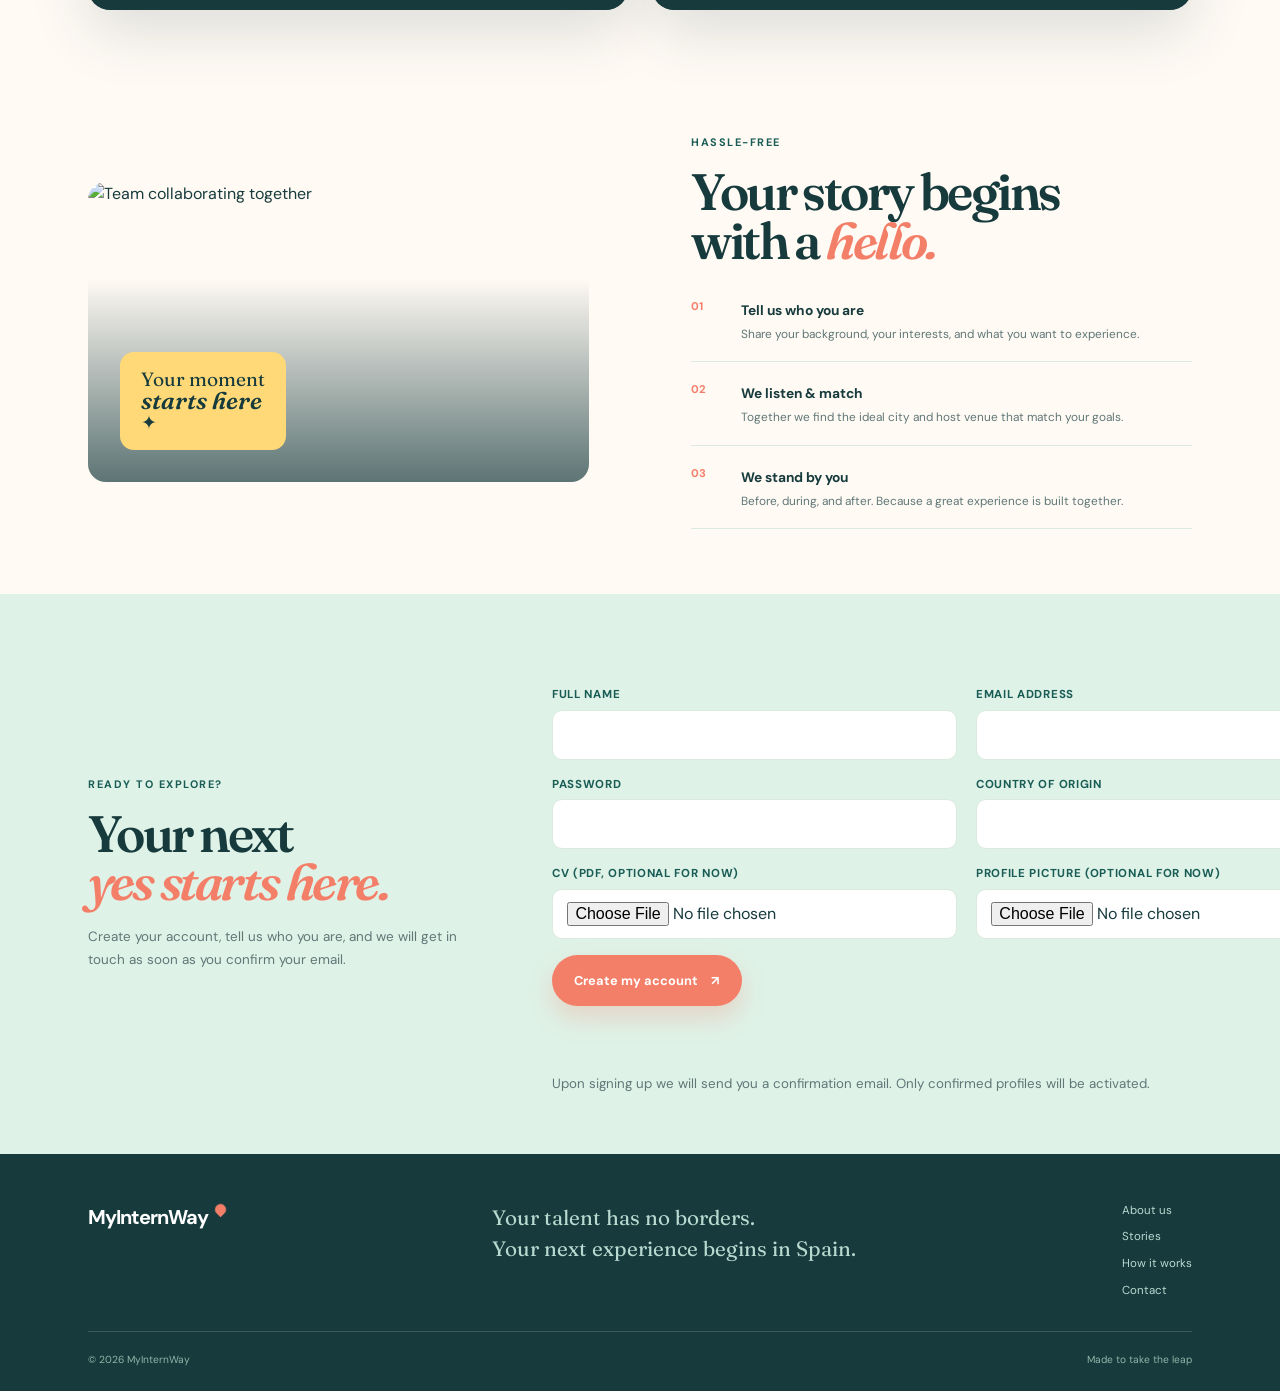
==== commit cf89e59d: "Reemplazar galeria por botones 'Soy estudiante' y 'Soy Empresa' con modales de registro debajo de Hi" ====
--- a/index.html
+++ b/index.html
@@ -3,8 +3,25 @@
   <head>
     <meta charset="UTF-8" />
     <meta name="viewport" content="width=device-width, initial-scale=1.0" />
-    <meta name="description" content="MyInternWay connects European talent with professional internship experiences in Spain." />
-    <title>MyInternWay | Your next chapter starts here</title>
+    <title>MyInternWay | Internships in Spain for European Students & Graduates</title>
+    <meta name="description" content="Find the best internships in Spain with MyInternWay. Connecting European students and graduates with top professional internship experiences in Spain." />
+    <meta name="keywords" content="internship in spain, internships in spain, erasmus internships, summer internship spain, student internships spain, professional experience spain, european talent internships" />
+    <link rel="canonical" href="https://www.myinternway.com/" />
+
+    <!-- Open Graph / Facebook / LinkedIn -->
+    <meta property="og:type" content="website" />
+    <meta property="og:url" content="https://www.myinternway.com/" />
+    <meta property="og:title" content="MyInternWay | Internships in Spain for European Students" />
+    <meta property="og:description" content="Find the best internships in Spain with MyInternWay. Connecting European students and graduates with top professional internship experiences in Spain." />
+    <meta property="og:image" content="https://www.myinternway.com/Media/Internship.jpg" />
+
+    <!-- Twitter Card -->
+    <meta name="twitter:card" content="summary_large_image" />
+    <meta name="twitter:url" content="https://www.myinternway.com/" />
+    <meta name="twitter:title" content="MyInternWay | Internships in Spain for European Students" />
+    <meta name="twitter:description" content="Find the best internships in Spain with MyInternWay. Connecting European students and graduates with top professional internship experiences in Spain." />
+    <meta name="twitter:image" content="https://www.myinternway.com/Media/Internship.jpg" />
+
     <link rel="icon" type="image/svg+xml" href="favicon.svg?v=20260914-logo" />
     <link rel="preconnect" href="https://fonts.googleapis.com" />
     <link rel="preconnect" href="https://fonts.gstatic.com" crossorigin />
@@ -106,43 +123,6 @@
         </div>
       </section>
 
-      <section class="destinations-section reveal-on-scroll">
-        <div class="section-heading">
-          <div>
-            <p class="eyebrow" data-i18n="dest_eyebrow">Find your path</p>
-            <h2 data-i18n="dest_title">Multiple paths.<br /><em>Thousands of opportunities.</em></h2>
-          </div>
-          <p class="section-intro" data-i18n="dest_intro">Every experience moves at its own pace. You choose what fits your next step.</p>
-        </div>
-        <div class="destination-grid">
-          <article class="destination-card destination-madrid">
-            <img src="https://images.unsplash.com/photo-1566073771259-6a8506099945?auto=format&fit=crop&w=900&q=85" alt="Hotel front desk" />
-            <div>
-              <span data-i18n="dest_1_step">01 · The first impression</span>
-              <strong data-i18n="dest_1_title">Front Desk & Reception</strong>
-              <small data-i18n="dest_1_desc">Connect people, spaces, and memorable experiences</small>
-            </div>
-          </article>
-          <article class="destination-card destination-valencia">
-            <img src="https://images.unsplash.com/photo-1414235077428-338989a2e8c0?auto=format&fit=crop&w=900&q=85" alt="Professional kitchen culinary" />
-            <div>
-              <span data-i18n="dest_2_step">02 · Culinary creativity</span>
-              <strong data-i18n="dest_2_title">Culinary & Kitchen</strong>
-              <small data-i18n="dest_2_desc">Turn every dish into an authentic experience</small>
-            </div>
-          </article>
-          <article class="destination-card destination-malaga">
-            <img src="https://images.unsplash.com/photo-1515003197210-e0cd71810b5f?auto=format&fit=crop&w=900&q=85" alt="Restaurant waiter service" />
-            <div>
-              <span data-i18n="dest_3_step">03 · Service that leaves a mark</span>
-              <strong data-i18n="dest_3_title">Food & Beverage / Service</strong>
-              <small data-i18n="dest_3_desc">Make every guest moment count</small>
-            </div>
-          </article>
-        </div>
-        <a class="destinations-link" href="#registro" data-i18n="dest_explore_cta">Explore all opportunities <span>↗</span></a>
-      </section>
-
       <section class="section stories-section reveal-on-scroll" id="historias">
         <div class="section-heading">
           <div>
@@ -216,6 +196,37 @@
               <button class="carousel-arrow" id="storyNext" type="button" aria-label="Next story">→</button>
             </div>
           </div>
+        </div>
+      </section>
+
+      <!-- Roles Selection Section (Student / Company) -->
+      <section class="roles-section reveal-on-scroll" id="roles">
+        <div class="section-heading">
+          <div>
+            <p class="eyebrow" data-i18n="roles_eyebrow">Choose your path</p>
+            <h2 data-i18n="roles_title">Are you a student<br />or a <em>company?</em></h2>
+          </div>
+          <p class="section-intro" data-i18n="roles_intro">Pick your profile to unlock tailored opportunities or hire European talent with ease.</p>
+        </div>
+        <div class="role-grid">
+          <button class="role-card role-card-student" id="openStudentModal" type="button" aria-haspopup="dialog">
+            <img src="https://images.unsplash.com/photo-1523240795612-9a054b0db644?auto=format&fit=crop&w=1000&q=85" alt="Student looking for internship in Spain" />
+            <div class="role-overlay">
+              <span class="role-badge" data-i18n="role_student_badge">For Candidates</span>
+              <h3 data-i18n="role_student_title">I am a Student / Graduate</h3>
+              <p data-i18n="role_student_desc">Find internships, get housing support and start your experience in Spain.</p>
+              <span class="role-btn-label"><span data-i18n="role_student_cta">Sign up as Student</span> <span>↗</span></span>
+            </div>
+          </button>
+          <button class="role-card role-card-company" id="openCompanyModal" type="button" aria-haspopup="dialog">
+            <img src="https://images.unsplash.com/photo-1556761175-5973dc0f32e7?auto=format&fit=crop&w=1000&q=85" alt="Companies hiring interns in Spain" />
+            <div class="role-overlay">
+              <span class="role-badge" data-i18n="role_company_badge">For Host Venues</span>
+              <h3 data-i18n="role_company_title">I am a Company</h3>
+              <p data-i18n="role_company_desc">Receive motivated European talent for your hotel, restaurant or business.</p>
+              <span class="role-btn-label"><span data-i18n="role_company_cta">Register as Company</span> <span>↗</span></span>
+            </div>
+          </button>
         </div>
       </section>
 
@@ -307,6 +318,87 @@
         <span data-i18n="footer_copy">Made to take the leap</span>
       </div>
     </footer>
+
+    <!-- Modal Formulario Estudiante -->
+    <div class="modal-backdrop" id="studentModal" role="dialog" aria-modal="true" aria-labelledby="modalStudentTitle" hidden>
+      <div class="modal-card">
+        <button class="modal-close" type="button" data-close-modal aria-label="Close">✕</button>
+        <div class="modal-header">
+          <span class="role-badge" data-i18n="role_student_badge">For Candidates</span>
+          <h2 id="modalStudentTitle" data-i18n="modal_student_title">Start your experience in Spain</h2>
+          <p data-i18n="modal_student_intro">Create your account and we will match you with the best host venues.</p>
+        </div>
+        <form class="modal-form" id="studentModalForm" novalidate>
+          <div class="signup-field">
+            <label for="modalStudentName" data-i18n="signup_label_name">Full Name</label>
+            <input id="modalStudentName" name="nombre" type="text" autocomplete="name" required />
+          </div>
+          <div class="signup-field">
+            <label for="modalStudentEmail" data-i18n="signup_label_email">Email Address</label>
+            <input id="modalStudentEmail" name="email" type="email" autocomplete="email" required />
+          </div>
+          <div class="signup-field">
+            <label for="modalStudentPass" data-i18n="signup_label_pass">Password</label>
+            <input id="modalStudentPass" name="password" type="password" autocomplete="new-password" minlength="8" required />
+          </div>
+          <div class="signup-field">
+            <label for="modalStudentCountry" data-i18n="signup_label_country">Country of Origin</label>
+            <input id="modalStudentCountry" name="pais_origen" type="text" autocomplete="country-name" required />
+          </div>
+          <div class="signup-field">
+            <label for="modalStudentCv" data-i18n="signup_label_cv">CV (PDF, optional for now)</label>
+            <input id="modalStudentCv" name="cv" type="file" accept="application/pdf" />
+          </div>
+          <div class="signup-field">
+            <label for="modalStudentPhoto" data-i18n="signup_label_photo">Profile Picture (optional for now)</label>
+            <input id="modalStudentPhoto" name="foto" type="file" accept="image/*" />
+          </div>
+          <button class="button button-primary" type="submit" id="studentModalSubmit" data-i18n="signup_btn">Create my account <span>↗</span></button>
+          <p class="signup-message" id="studentModalMsg" role="status" aria-live="polite"></p>
+          <small data-i18n="signup_note">Upon signing up we will send you a confirmation email. Only confirmed profiles will be activated.</small>
+        </form>
+      </div>
+    </div>
+
+    <!-- Modal Formulario Empresa -->
+    <div class="modal-backdrop" id="companyModal" role="dialog" aria-modal="true" aria-labelledby="modalCompanyTitle" hidden>
+      <div class="modal-card">
+        <button class="modal-close" type="button" data-close-modal aria-label="Close">✕</button>
+        <div class="modal-header">
+          <span class="role-badge" data-i18n="role_company_badge">For Host Venues</span>
+          <h2 id="modalCompanyTitle" data-i18n="modal_company_title">Host European Talent in your Company</h2>
+          <p data-i18n="modal_company_intro">Tell us what profiles you are looking for and we will connect you with qualified candidates.</p>
+        </div>
+        <form class="modal-form" id="companyModalForm" novalidate>
+          <div class="signup-field">
+            <label for="companyName" data-i18n="company_label_name">Contact Name</label>
+            <input id="companyName" name="contacto_nombre" type="text" autocomplete="name" required />
+          </div>
+          <div class="signup-field">
+            <label for="companyOrg" data-i18n="company_label_org">Company / Venue Name</label>
+            <input id="companyOrg" name="empresa_nombre" type="text" autocomplete="organization" required />
+          </div>
+          <div class="signup-field">
+            <label for="companyEmail" data-i18n="signup_label_email">Work Email</label>
+            <input id="companyEmail" name="email" type="email" autocomplete="email" required />
+          </div>
+          <div class="signup-field">
+            <label for="companyPhone" data-i18n="company_label_phone">Phone Number / WhatsApp</label>
+            <input id="companyPhone" name="telefono" type="tel" autocomplete="tel" required />
+          </div>
+          <div class="signup-field">
+            <label for="companyCity" data-i18n="company_label_city">City & Sector</label>
+            <input id="companyCity" name="ciudad_sector" type="text" placeholder="e.g. Barcelona · Hotel Front Desk" required />
+          </div>
+          <div class="signup-field signup-field-full">
+            <label for="companyNeeds" data-i18n="company_label_needs">What positions or profiles do you need?</label>
+            <textarea id="companyNeeds" name="necesidades" rows="3" placeholder="Tell us about the roles, number of interns, dates, etc."></textarea>
+          </div>
+          <button class="button button-primary" type="submit" id="companyModalSubmit" data-i18n="company_btn_send">Submit request <span>↗</span></button>
+          <p class="signup-message" id="companyModalMsg" role="status" aria-live="polite"></p>
+        </form>
+      </div>
+    </div>
 
     <script src="https://unpkg.com/lenis@1.3.26/dist/lenis.min.js"></script>
     <script src="https://cdn.jsdelivr.net/npm/gsap@3.13.0/dist/gsap.min.js"></script>
--- a/styles.css
+++ b/styles.css
@@ -83,3 +83,47 @@
 .hero-proof{justify-content:center}
 @media(min-width:901px){.hero{grid-template-columns:none}}
 @media(max-width:900px){.hero{grid-template-columns:none}}
+
+/* Roles Section (Student / Company) */
+.roles-section{max-width:1200px;margin:0 auto;padding-top:76px;padding-bottom:76px;padding-left:clamp(1.25rem,5vw,3rem);padding-right:clamp(1.25rem,5vw,3rem)}
+.role-grid{display:grid;grid-template-columns:1fr 1fr;gap:1.5rem}
+.role-card{position:relative;display:block;width:100%;min-height:360px;border:none;border-radius:22px;overflow:hidden;padding:0;text-align:left;cursor:pointer;background:var(--ink);box-shadow:var(--shadow);transition:transform .4s cubic-bezier(.2,.8,.2,1),box-shadow .4s ease}
+.role-card img{width:100%;height:100%;object-fit:cover;position:absolute;inset:0;transition:transform .7s cubic-bezier(.2,.8,.2,1)}
+.role-card:hover{transform:translateY(-6px);box-shadow:0 30px 60px rgba(23,59,61,.22)}
+.role-card:hover img{transform:scale(1.06)}
+.role-overlay{position:relative;z-index:2;height:100%;display:flex;flex-direction:column;justify-content:flex-end;padding:clamp(1.8rem,4vw,2.8rem);background:linear-gradient(180deg,rgba(23,59,61,.1) 0%,rgba(23,59,61,.82) 55%,rgba(23,59,61,.96) 100%);color:#fff}
+.role-badge{display:inline-block;align-self:flex-start;background:rgba(255,255,255,.18);backdrop-filter:blur(8px);color:var(--yellow);padding:.35rem .75rem;border-radius:999px;font-size:.68rem;font-weight:700;text-transform:uppercase;letter-spacing:.08em;margin-bottom:.8rem}
+.role-card h3{font-family:'Fraunces',serif;font-size:clamp(1.8rem,3vw,2.4rem);line-height:1.1;color:#fff;margin-bottom:.6rem;letter-spacing:-.03em}
+.role-card p{color:rgba(255,250,244,.85);font-size:.9rem;line-height:1.5;margin-bottom:1.4rem;max-width:440px}
+.role-btn-label{display:inline-flex;align-items:center;gap:.6rem;background:var(--coral);color:#fff;padding:.75rem 1.4rem;border-radius:999px;font-size:.78rem;font-weight:700;letter-spacing:.03em;align-self:flex-start;transition:var(--ease)}
+.role-card-company .role-btn-label{background:var(--mint);color:var(--green)}
+.role-card:hover .role-btn-label{background:#fff;color:var(--ink);transform:translateX(4px)}
+
+@media(max-width:768px){
+  .roles-section{padding-top:54px;padding-bottom:54px}
+  .role-grid{grid-template-columns:1fr;gap:1.2rem}
+  .role-card{min-height:300px}
+}
+
+/* Modales */
+.modal-backdrop{position:fixed;inset:0;background:rgba(23,59,61,.65);backdrop-filter:blur(6px);z-index:9999;display:flex;align-items:center;justify-content:center;padding:1.25rem;overflow-y:auto}
+.modal-backdrop[hidden]{display:none!important}
+.modal-card{position:relative;background:var(--paper);width:100%;max-width:580px;border-radius:24px;padding:clamp(1.8rem,5vw,2.8rem);box-shadow:0 30px 70px rgba(0,0,0,.28);border:1px solid var(--line);max-height:90vh;overflow-y:auto;animation:modalIn .3s cubic-bezier(.2,.8,.2,1)}
+@keyframes modalIn{from{opacity:0;transform:translateY(20px) scale(.96)}to{opacity:1;transform:translateY(0) scale(1)}}
+.modal-close{position:absolute;top:1.2rem;right:1.2rem;width:38px;height:38px;border-radius:50%;background:rgba(23,59,61,.06);border:none;display:grid;place-items:center;font-size:1.1rem;color:var(--ink);transition:var(--ease)}
+.modal-close:hover{background:var(--coral);color:#fff}
+.modal-header{margin-bottom:1.6rem}
+.modal-header h2{font-family:'Fraunces',serif;font-size:clamp(1.7rem,3vw,2.2rem);line-height:1.1;letter-spacing:-.03em;color:var(--ink);margin:.4rem 0}
+.modal-header p{color:var(--muted);font-size:.88rem;line-height:1.5}
+.modal-form{display:grid;grid-template-columns:1fr 1fr;gap:1rem 1.2rem}
+.signup-field-full{grid-column:1 / -1}
+.signup-field textarea{border:1px solid var(--line);border-radius:10px;padding:.75rem .9rem;font:inherit;background:var(--white);color:var(--ink);resize:vertical;min-height:80px}
+.signup-field textarea:focus{outline:2px solid var(--blue);outline-offset:1px}
+.modal-form .button{grid-column:1 / -1;justify-self:start;margin-top:.5rem}
+.modal-form .signup-message{grid-column:1 / -1;font-size:.85rem;color:var(--green);min-height:1.2em}
+.modal-form .signup-message.is-error{color:var(--coral)}
+.modal-form>small{grid-column:1 / -1;color:var(--muted);font-size:.75rem}
+
+@media(max-width:640px){
+  .modal-form{grid-template-columns:1fr}
+}
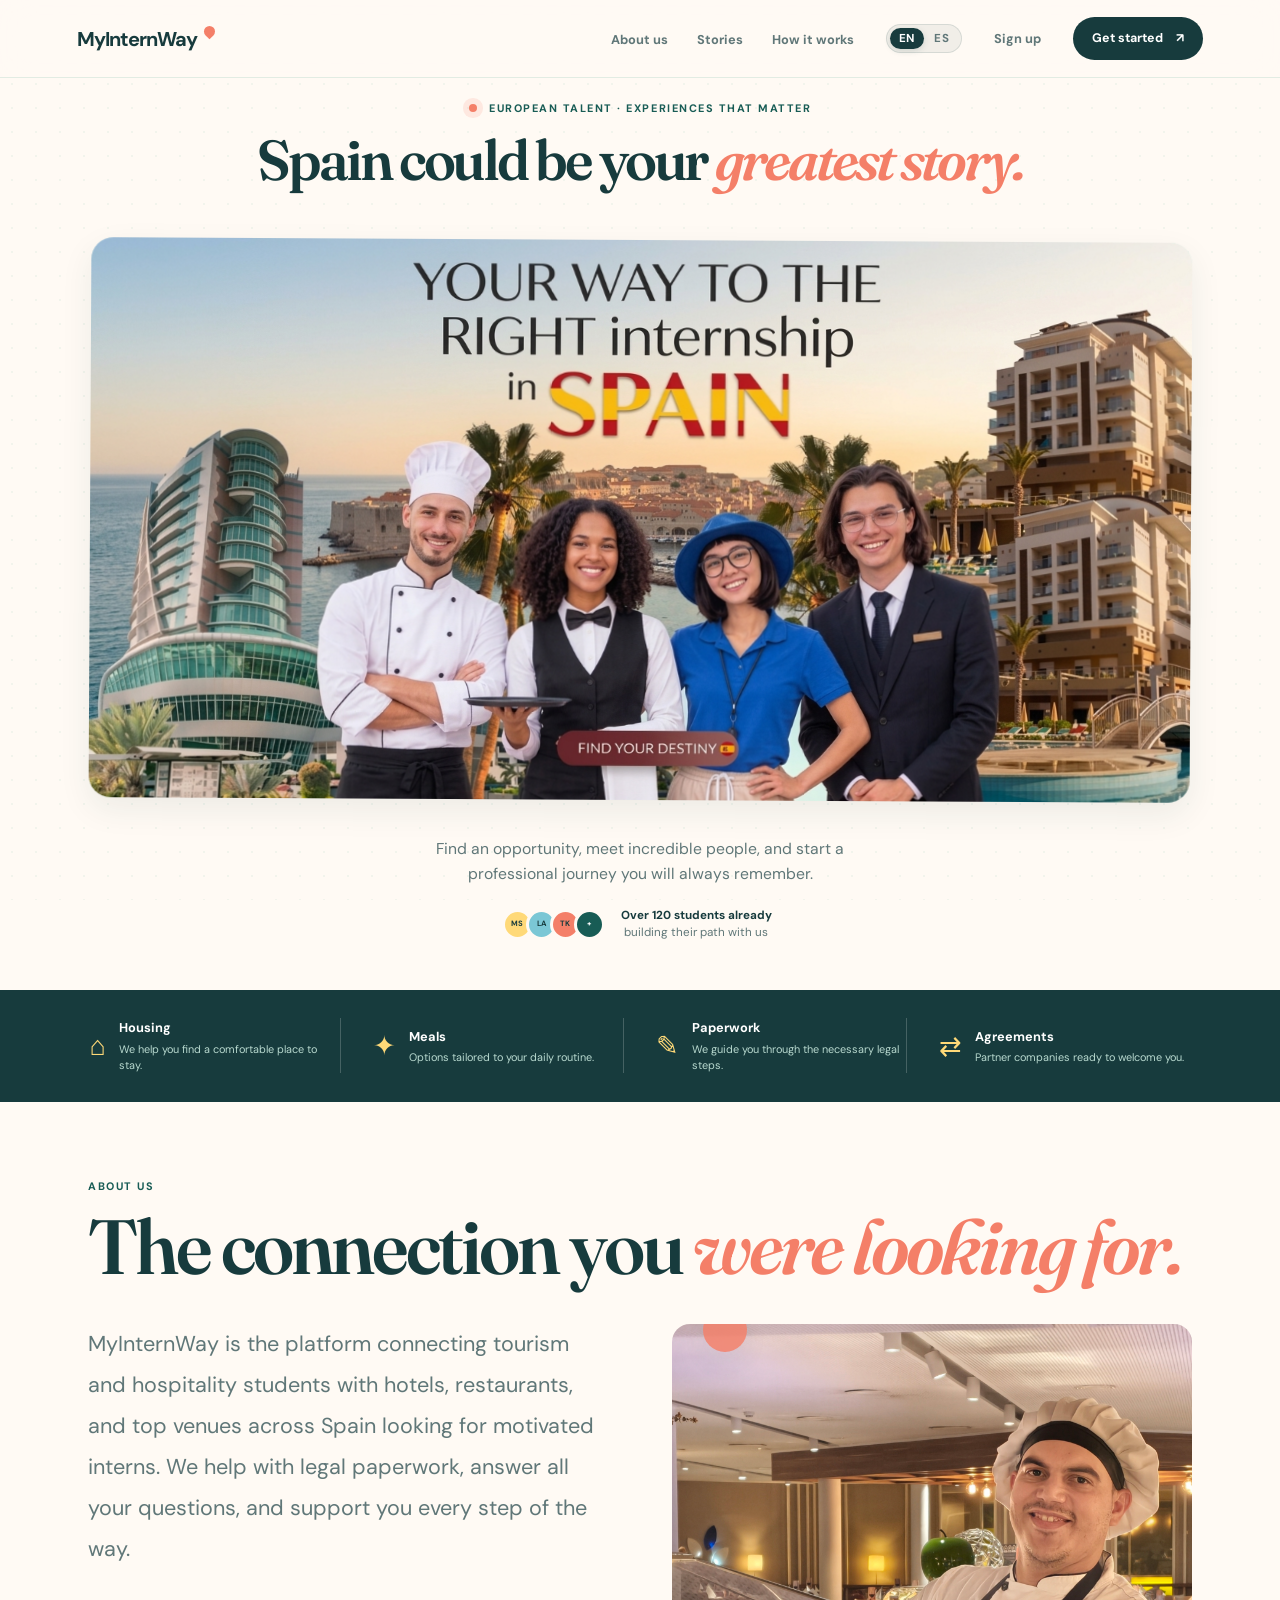
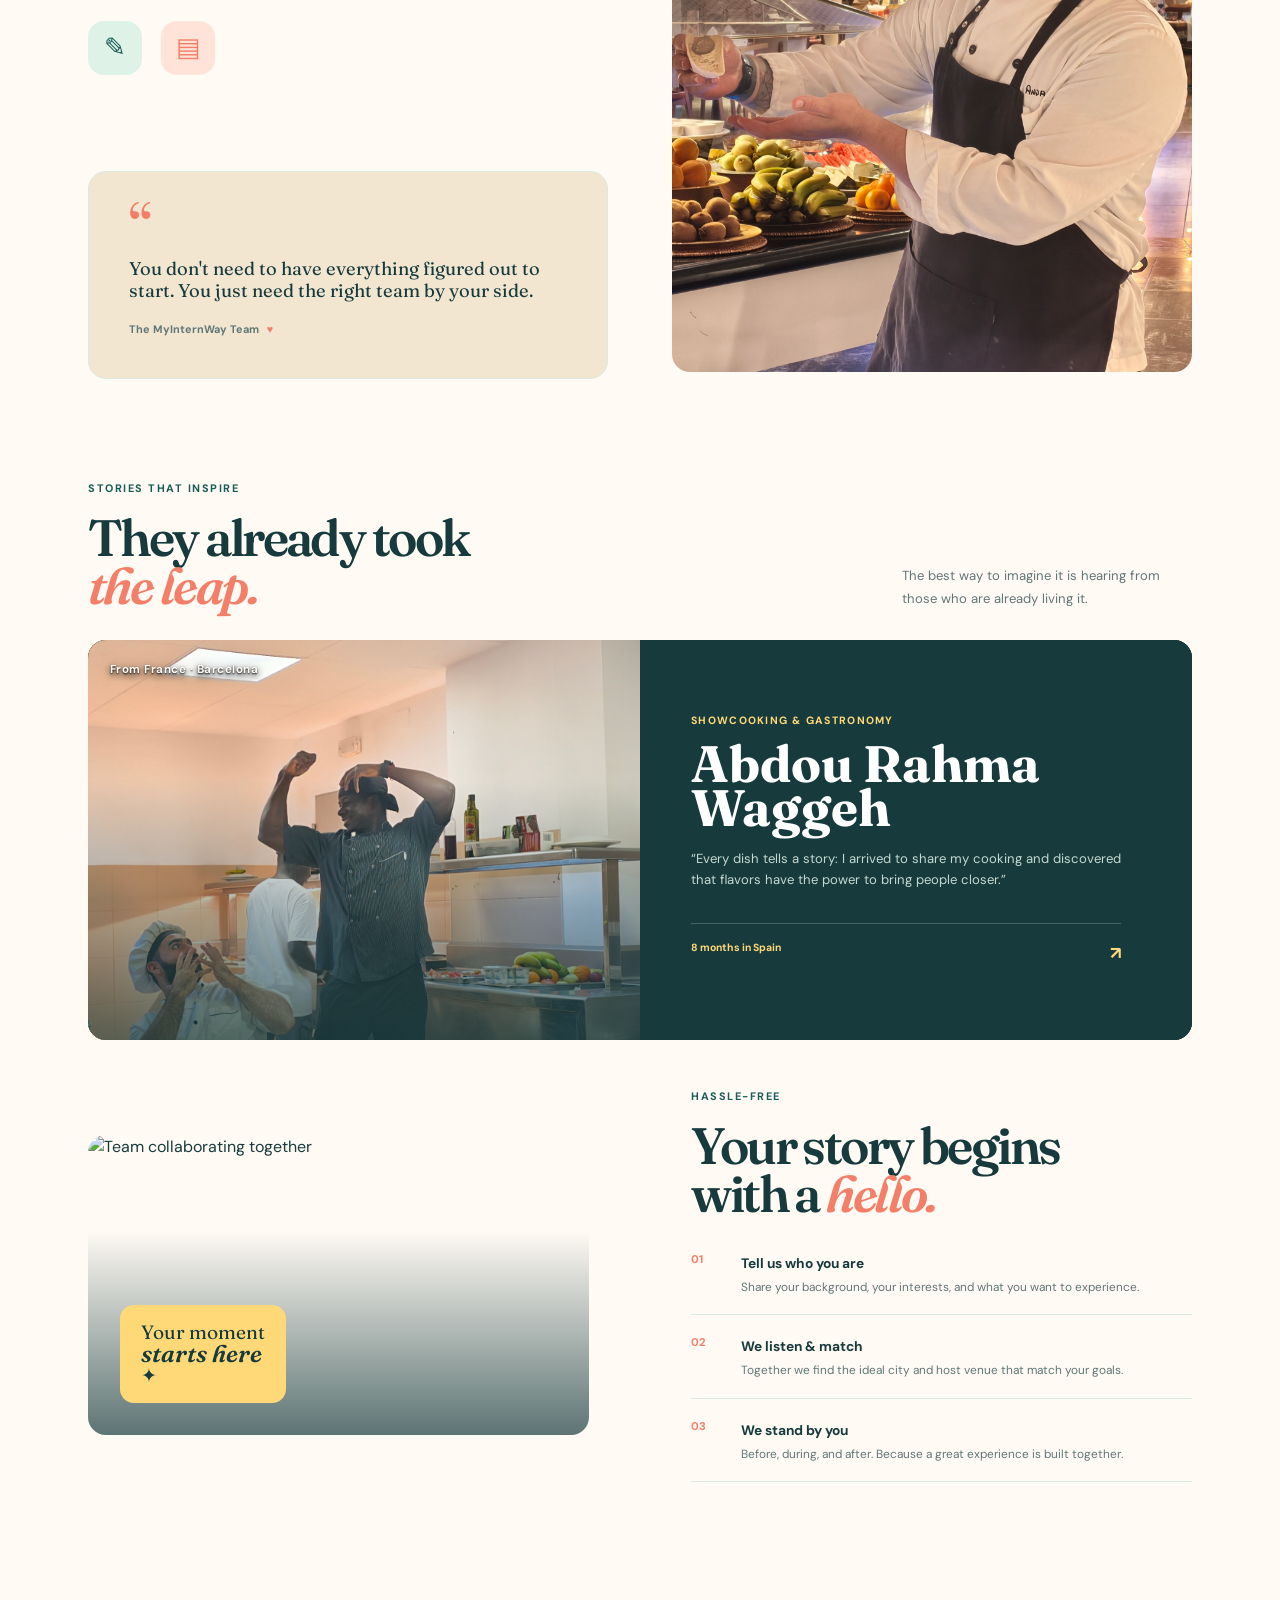
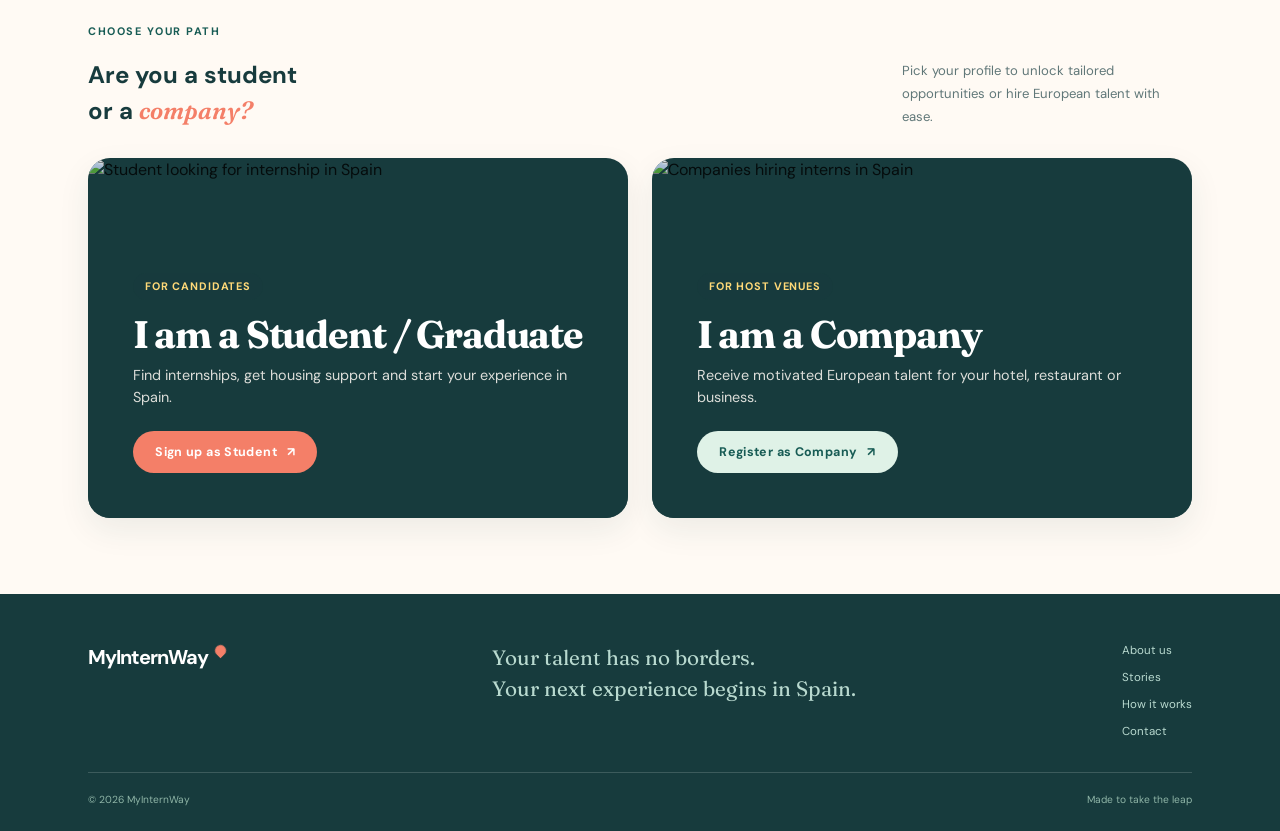
==== commit b37aa15f: "Actualizar orden de secciones, optimizar rendimiento y simplificar formulario de estudiantes" ====
--- a/index.html
+++ b/index.html
@@ -41,8 +41,8 @@
           <button class="lang-btn is-active" data-lang-btn="en" type="button" aria-pressed="true">EN</button>
           <button class="lang-btn" data-lang-btn="es" type="button" aria-pressed="false">ES</button>
         </div>
-        <a class="nav-login" href="#registro" data-i18n="nav_member">Already a member</a>
-        <a class="nav-cta" href="#registro" data-i18n="nav_cta">Get started <span>↗</span></a>
+        <a class="nav-login" href="#roles" data-i18n="nav_member">Sign up</a>
+        <a class="nav-cta" href="#roles" data-i18n="nav_cta">Get started <span>↗</span></a>
       </nav>
       <button class="hamburger" id="hamburger" type="button" aria-label="Open menu" aria-expanded="false">
         <span class="bar"></span><span class="bar"></span><span class="bar"></span>
@@ -196,37 +196,6 @@
               <button class="carousel-arrow" id="storyNext" type="button" aria-label="Next story">→</button>
             </div>
           </div>
-        </div>
-      </section>
-
-      <!-- Roles Selection Section (Student / Company) -->
-      <section class="roles-section reveal-on-scroll" id="roles">
-        <div class="section-heading">
-          <div>
-            <p class="eyebrow" data-i18n="roles_eyebrow">Choose your path</p>
-            <h2 data-i18n="roles_title">Are you a student<br />or a <em>company?</em></h2>
-          </div>
-          <p class="section-intro" data-i18n="roles_intro">Pick your profile to unlock tailored opportunities or hire European talent with ease.</p>
-        </div>
-        <div class="role-grid">
-          <button class="role-card role-card-student" id="openStudentModal" type="button" aria-haspopup="dialog">
-            <img src="https://images.unsplash.com/photo-1523240795612-9a054b0db644?auto=format&fit=crop&w=1000&q=85" alt="Student looking for internship in Spain" />
-            <div class="role-overlay">
-              <span class="role-badge" data-i18n="role_student_badge">For Candidates</span>
-              <h3 data-i18n="role_student_title">I am a Student / Graduate</h3>
-              <p data-i18n="role_student_desc">Find internships, get housing support and start your experience in Spain.</p>
-              <span class="role-btn-label"><span data-i18n="role_student_cta">Sign up as Student</span> <span>↗</span></span>
-            </div>
-          </button>
-          <button class="role-card role-card-company" id="openCompanyModal" type="button" aria-haspopup="dialog">
-            <img src="https://images.unsplash.com/photo-1556761175-5973dc0f32e7?auto=format&fit=crop&w=1000&q=85" alt="Companies hiring interns in Spain" />
-            <div class="role-overlay">
-              <span class="role-badge" data-i18n="role_company_badge">For Host Venues</span>
-              <h3 data-i18n="role_company_title">I am a Company</h3>
-              <p data-i18n="role_company_desc">Receive motivated European talent for your hotel, restaurant or business.</p>
-              <span class="role-btn-label"><span data-i18n="role_company_cta">Register as Company</span> <span>↗</span></span>
-            </div>
-          </button>
         </div>
       </section>
 
@@ -264,41 +233,35 @@
         </div>
       </section>
 
-      <section class="access-section" id="registro">
-        <div>
-          <p class="eyebrow" data-i18n="signup_eyebrow">Ready to explore?</p>
-          <h2 data-i18n="signup_title">Your next<br /><em>yes starts here.</em></h2>
-          <p data-i18n="signup_intro">Create your account, tell us who you are, and we will get in touch as soon as you confirm your email.</p>
-        </div>
-        <form class="signup-form" id="signupForm" novalidate>
-          <div class="signup-field">
-            <label for="signupNombre" data-i18n="signup_label_name">Full Name</label>
-            <input id="signupNombre" name="nombre" type="text" autocomplete="name" required />
-          </div>
-          <div class="signup-field">
-            <label for="signupEmail" data-i18n="signup_label_email">Email Address</label>
-            <input id="signupEmail" name="email" type="email" autocomplete="email" required />
-          </div>
-          <div class="signup-field">
-            <label for="signupPassword" data-i18n="signup_label_pass">Password</label>
-            <input id="signupPassword" name="password" type="password" autocomplete="new-password" minlength="8" required />
-          </div>
-          <div class="signup-field">
-            <label for="signupPais" data-i18n="signup_label_country">Country of Origin</label>
-            <input id="signupPais" name="pais_origen" type="text" autocomplete="country-name" required />
-          </div>
-          <div class="signup-field">
-            <label for="signupCv" data-i18n="signup_label_cv">CV (PDF, optional for now)</label>
-            <input id="signupCv" name="cv" type="file" accept="application/pdf" />
-          </div>
-          <div class="signup-field">
-            <label for="signupFoto" data-i18n="signup_label_photo">Profile Picture (optional for now)</label>
-            <input id="signupFoto" name="foto" type="file" accept="image/*" />
-          </div>
-          <button class="button button-primary" type="submit" id="signupSubmit" data-i18n="signup_btn">Create my account <span>↗</span></button>
-          <p class="signup-message" id="signupMessage" role="status" aria-live="polite"></p>
-          <small data-i18n="signup_note">Upon signing up we will send you a confirmation email. Only confirmed profiles will be activated.</small>
-        </form>
+      <!-- Roles Selection Section (Student / Company) -->
+      <section class="roles-section reveal-on-scroll" id="roles">
+        <div class="section-heading">
+          <div>
+            <p class="eyebrow" data-i18n="roles_eyebrow">Choose your path</p>
+            <h2 data-i18n="roles_title">Are you a student<br />or a <em>company?</em></h2>
+          </div>
+          <p class="section-intro" data-i18n="roles_intro">Pick your profile to unlock tailored opportunities or hire European talent with ease.</p>
+        </div>
+        <div class="role-grid">
+          <button class="role-card role-card-student" id="openStudentModal" type="button" aria-haspopup="dialog">
+            <img src="https://images.unsplash.com/photo-1523240795612-9a054b0db644?auto=format&fit=crop&w=1000&q=85" alt="Student looking for internship in Spain" />
+            <div class="role-overlay">
+              <span class="role-badge" data-i18n="role_student_badge">For Candidates</span>
+              <h3 data-i18n="role_student_title">I am a Student / Graduate</h3>
+              <p data-i18n="role_student_desc">Find internships, get housing support and start your experience in Spain.</p>
+              <span class="role-btn-label"><span data-i18n="role_student_cta">Sign up as Student</span> <span>↗</span></span>
+            </div>
+          </button>
+          <button class="role-card role-card-company" id="openCompanyModal" type="button" aria-haspopup="dialog">
+            <img src="https://images.unsplash.com/photo-1556761175-5973dc0f32e7?auto=format&fit=crop&w=1000&q=85" alt="Companies hiring interns in Spain" />
+            <div class="role-overlay">
+              <span class="role-badge" data-i18n="role_company_badge">For Host Venues</span>
+              <h3 data-i18n="role_company_title">I am a Company</h3>
+              <p data-i18n="role_company_desc">Receive motivated European talent for your hotel, restaurant or business.</p>
+              <span class="role-btn-label"><span data-i18n="role_company_cta">Register as Company</span> <span>↗</span></span>
+            </div>
+          </button>
+        </div>
       </section>
     </main>
 
@@ -310,7 +273,7 @@
           <a href="#nosotros" data-i18n="nav_about">About us</a>
           <a href="#historias" data-i18n="nav_stories">Stories</a>
           <a href="#proceso" data-i18n="nav_how">How it works</a>
-          <a href="#registro" data-i18n="footer_contact">Contact</a>
+          <a href="#roles" data-i18n="footer_contact">Contact</a>
         </div>
       </div>
       <div class="footer-bottom">
@@ -330,28 +293,24 @@
         </div>
         <form class="modal-form" id="studentModalForm" novalidate>
           <div class="signup-field">
-            <label for="modalStudentName" data-i18n="signup_label_name">Full Name</label>
-            <input id="modalStudentName" name="nombre" type="text" autocomplete="name" required />
+            <label for="modalStudentName" data-i18n="signup_label_name">First Name</label>
+            <input id="modalStudentName" name="nombre" type="text" autocomplete="given-name" placeholder="John" required />
+          </div>
+          <div class="signup-field">
+            <label for="modalStudentLastname" data-i18n="signup_label_lastname">Last Name</label>
+            <input id="modalStudentLastname" name="apellidos" type="text" autocomplete="family-name" placeholder="Doe" required />
           </div>
           <div class="signup-field">
             <label for="modalStudentEmail" data-i18n="signup_label_email">Email Address</label>
-            <input id="modalStudentEmail" name="email" type="email" autocomplete="email" required />
-          </div>
-          <div class="signup-field">
+            <input id="modalStudentEmail" name="email" type="email" autocomplete="email" placeholder="john@example.com" required />
+          </div>
+          <div class="signup-field">
+            <label for="modalStudentCountry" data-i18n="signup_label_country">Country of Origin</label>
+            <input id="modalStudentCountry" name="pais_origen" type="text" autocomplete="country-name" placeholder="e.g. France, Germany, Italy" required />
+          </div>
+          <div class="signup-field signup-field-full">
             <label for="modalStudentPass" data-i18n="signup_label_pass">Password</label>
-            <input id="modalStudentPass" name="password" type="password" autocomplete="new-password" minlength="8" required />
-          </div>
-          <div class="signup-field">
-            <label for="modalStudentCountry" data-i18n="signup_label_country">Country of Origin</label>
-            <input id="modalStudentCountry" name="pais_origen" type="text" autocomplete="country-name" required />
-          </div>
-          <div class="signup-field">
-            <label for="modalStudentCv" data-i18n="signup_label_cv">CV (PDF, optional for now)</label>
-            <input id="modalStudentCv" name="cv" type="file" accept="application/pdf" />
-          </div>
-          <div class="signup-field">
-            <label for="modalStudentPhoto" data-i18n="signup_label_photo">Profile Picture (optional for now)</label>
-            <input id="modalStudentPhoto" name="foto" type="file" accept="image/*" />
+            <input id="modalStudentPass" name="password" type="password" autocomplete="new-password" minlength="8" placeholder="At least 8 characters" required />
           </div>
           <button class="button button-primary" type="submit" id="studentModalSubmit" data-i18n="signup_btn">Create my account <span>↗</span></button>
           <p class="signup-message" id="studentModalMsg" role="status" aria-live="polite"></p>
--- a/styles.css
+++ b/styles.css
@@ -1,5 +1,5 @@
-:root{--ink:#173b3d;--muted:#607778;--paper:#fffaf4;--white:#fff;--mint:#dff2e7;--green:#185c55;--coral:#f47f68;--yellow:#ffd978;--blue:#7bc7d5;--line:#dbe9df;--shadow:0 22px 60px rgba(23,59,61,.14);--ease:all .35s cubic-bezier(.2,.8,.2,1)}
-*{box-sizing:border-box;margin:0;padding:0}html{scroll-behavior:smooth;overflow-x:hidden}body{background:var(--paper);color:var(--ink);font-family:'DM Sans',sans-serif;line-height:1.5;overflow-x:hidden}body:before{content:"";position:fixed;inset:0;pointer-events:none;opacity:.35;background-image:radial-gradient(#cbe5d5 1px,transparent 1px);background-size:24px 24px;mask-image:linear-gradient(to bottom,black,transparent 75%)}a{text-decoration:none;color:inherit}button{font:inherit;cursor:pointer}em{font-family:'Fraunces',serif;font-style:italic;font-weight:600;color:var(--coral)}
+:root{--ink:#173b3d;--muted:#607778;--paper:#fffaf4;--white:#fff;--mint:#dff2e7;--green:#185c55;--coral:#f47f68;--yellow:#ffd978;--blue:#7bc7d5;--line:#dbe9df;--shadow:0 12px 32px rgba(23,59,61,.08);--ease:all .3s cubic-bezier(.2,.8,.2,1)}
+*{box-sizing:border-box;margin:0;padding:0}html{overflow-x:hidden}body{background:var(--paper);color:var(--ink);font-family:'DM Sans',sans-serif;line-height:1.5;overflow-x:hidden}body:before{content:"";position:fixed;inset:0;pointer-events:none;opacity:.25;background-image:radial-gradient(#cbe5d5 1px,transparent 1px);background-size:24px 24px}a{text-decoration:none;color:inherit}button{font:inherit;cursor:pointer}em{font-family:'Fraunces',serif;font-style:italic;font-weight:600;color:var(--coral)}
 .navbar{height:78px;padding:0 clamp(1.25rem,6vw,6rem);display:flex;align-items:center;justify-content:space-between;background:rgba(255,250,244,.86);backdrop-filter:blur(16px);position:fixed;inset:0 0 auto;z-index:10;border-bottom:1px solid rgba(219,233,223,.8);transition:transform .35s ease}.navbar.nav-hidden{transform:translateY(-100%)}.logo{display:flex;align-items:center;gap:7px;font-size:1.25rem;letter-spacing:-.05em;font-weight:700;color:var(--ink)}.logo i{display:block;width:11px;height:11px;border-radius:50% 50% 50% 0;background:var(--coral);transform:rotate(-45deg);margin-top:-14px}.nav-menu{display:flex;align-items:center;gap:2rem}.nav-list{list-style:none;display:flex;gap:1.8rem}.nav-link,.nav-login{font-size:.8rem;font-weight:700;color:var(--muted);transition:var(--ease)}.nav-link:hover,.nav-login:hover{color:var(--coral)}.nav-cta,.button{border:0;display:inline-flex;align-items:center;justify-content:center;gap:.8rem;border-radius:999px;font-weight:700;transition:var(--ease)}.nav-cta{background:var(--ink);color:#fff;padding:.75rem 1.2rem;font-size:.78rem}.nav-cta:hover{background:var(--coral);transform:translateY(-3px)}.hamburger{display:none;background:none;border:0}.bar{display:block;width:24px;height:2px;background:var(--ink);margin:5px;transition:var(--ease)}
 .lang-switcher{display:inline-flex;align-items:center;background:rgba(23,59,61,.06);border:1px solid rgba(23,59,61,.12);border-radius:999px;padding:3px;gap:2px}
 .lang-btn{border:none;background:none;padding:.3rem .55rem;border-radius:999px;font-size:.72rem;font-weight:700;letter-spacing:.04em;color:var(--muted);transition:var(--ease);line-height:1}
@@ -75,8 +75,8 @@
 .hero-collage{width:100%;max-width:1200px;border-radius:22px}
 .hero-collage img{width:100%;height:100%;object-fit:cover;display:block}
 @media(min-width:901px){.hero-header{max-width:none}.hero h1{white-space:nowrap;font-size:clamp(2.2rem,4.4vw,4.6rem)}}
-.hero-collage{transform:rotate(.3deg);animation:floatSubtle 7s ease-in-out infinite}
-@keyframes floatSubtle{0%,100%{transform:translateY(0) rotate(.1deg)}50%{transform:translateY(-5px) rotate(.5deg)}}
+.hero-collage{will-change:transform;transform:rotate(.3deg);animation:floatSubtle 7s ease-in-out infinite}
+@keyframes floatSubtle{0%,100%{transform:translate3d(0,0,0) rotate(.1deg)}50%{transform:translate3d(0,-5px,0) rotate(.5deg)}}
 .hero-footer{max-width:620px;display:flex;flex-direction:column;align-items:center;gap:1.3rem}
 .hero-text{margin:0 auto}
 .hero-actions{justify-content:center}
@@ -87,17 +87,17 @@
 /* Roles Section (Student / Company) */
 .roles-section{max-width:1200px;margin:0 auto;padding-top:76px;padding-bottom:76px;padding-left:clamp(1.25rem,5vw,3rem);padding-right:clamp(1.25rem,5vw,3rem)}
 .role-grid{display:grid;grid-template-columns:1fr 1fr;gap:1.5rem}
-.role-card{position:relative;display:block;width:100%;min-height:360px;border:none;border-radius:22px;overflow:hidden;padding:0;text-align:left;cursor:pointer;background:var(--ink);box-shadow:var(--shadow);transition:transform .4s cubic-bezier(.2,.8,.2,1),box-shadow .4s ease}
-.role-card img{width:100%;height:100%;object-fit:cover;position:absolute;inset:0;transition:transform .7s cubic-bezier(.2,.8,.2,1)}
-.role-card:hover{transform:translateY(-6px);box-shadow:0 30px 60px rgba(23,59,61,.22)}
-.role-card:hover img{transform:scale(1.06)}
-.role-overlay{position:relative;z-index:2;height:100%;display:flex;flex-direction:column;justify-content:flex-end;padding:clamp(1.8rem,4vw,2.8rem);background:linear-gradient(180deg,rgba(23,59,61,.1) 0%,rgba(23,59,61,.82) 55%,rgba(23,59,61,.96) 100%);color:#fff}
-.role-badge{display:inline-block;align-self:flex-start;background:rgba(255,255,255,.18);backdrop-filter:blur(8px);color:var(--yellow);padding:.35rem .75rem;border-radius:999px;font-size:.68rem;font-weight:700;text-transform:uppercase;letter-spacing:.08em;margin-bottom:.8rem}
+.role-card{position:relative;display:block;width:100%;min-height:360px;border:none;border-radius:22px;overflow:hidden;padding:0;text-align:left;cursor:pointer;background:var(--ink);box-shadow:var(--shadow);transition:transform .3s ease,box-shadow .3s ease}
+.role-card img{width:100%;height:100%;object-fit:cover;position:absolute;inset:0;transition:transform .5s ease}
+.role-card:hover{transform:translate3d(0,-4px,0);box-shadow:0 20px 40px rgba(23,59,61,.16)}
+.role-card:hover img{transform:scale(1.04)}
+.role-overlay{position:relative;z-index:2;height:100%;display:flex;flex-direction:column;justify-content:flex-end;padding:clamp(1.8rem,4vw,2.8rem);background:linear-gradient(180deg,rgba(23,59,61,.15) 0%,rgba(23,59,61,.82) 55%,rgba(23,59,61,.96) 100%);color:#fff}
+.role-badge{display:inline-block;align-self:flex-start;background:rgba(23,59,61,.45);color:var(--yellow);padding:.35rem .75rem;border-radius:999px;font-size:.68rem;font-weight:700;text-transform:uppercase;letter-spacing:.08em;margin-bottom:.8rem}
 .role-card h3{font-family:'Fraunces',serif;font-size:clamp(1.8rem,3vw,2.4rem);line-height:1.1;color:#fff;margin-bottom:.6rem;letter-spacing:-.03em}
 .role-card p{color:rgba(255,250,244,.85);font-size:.9rem;line-height:1.5;margin-bottom:1.4rem;max-width:440px}
 .role-btn-label{display:inline-flex;align-items:center;gap:.6rem;background:var(--coral);color:#fff;padding:.75rem 1.4rem;border-radius:999px;font-size:.78rem;font-weight:700;letter-spacing:.03em;align-self:flex-start;transition:var(--ease)}
 .role-card-company .role-btn-label{background:var(--mint);color:var(--green)}
-.role-card:hover .role-btn-label{background:#fff;color:var(--ink);transform:translateX(4px)}
+.role-card:hover .role-btn-label{background:#fff;color:var(--ink);transform:translate3d(4px,0,0)}
 
 @media(max-width:768px){
   .roles-section{padding-top:54px;padding-bottom:54px}
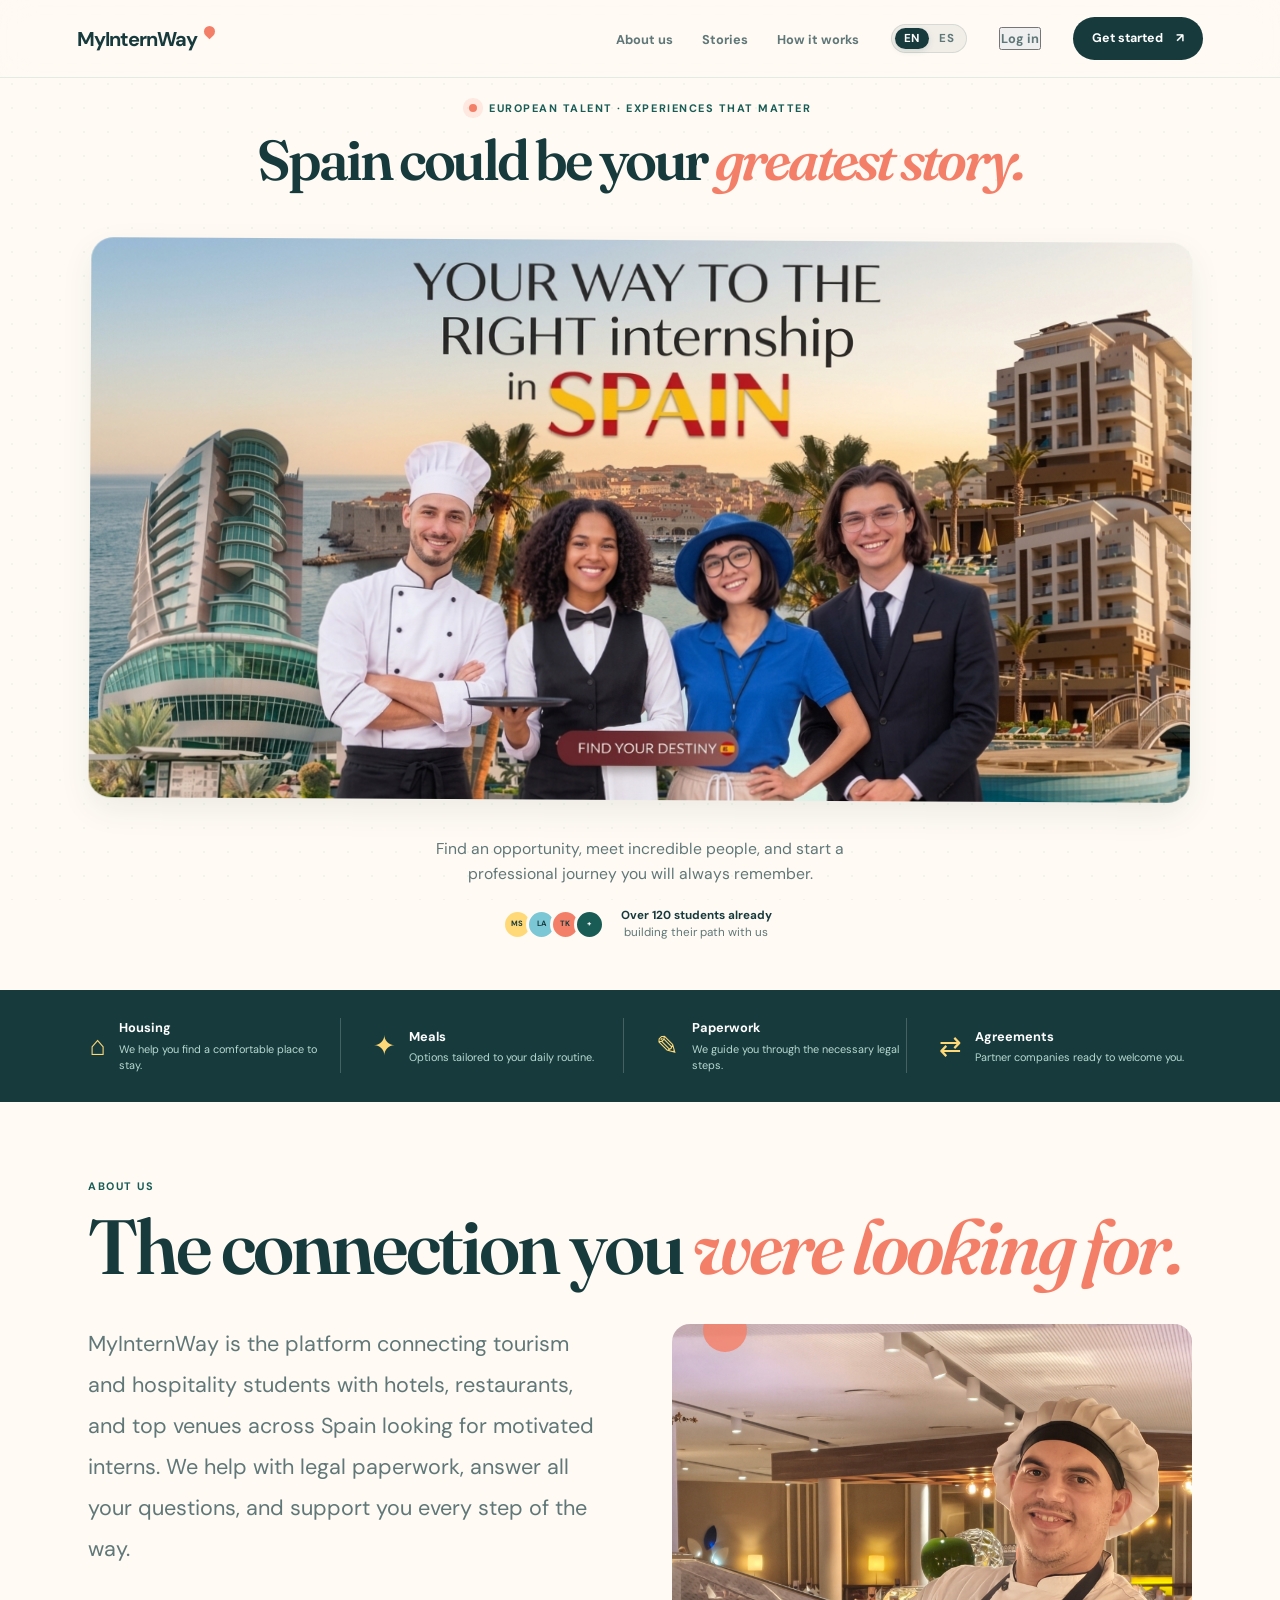
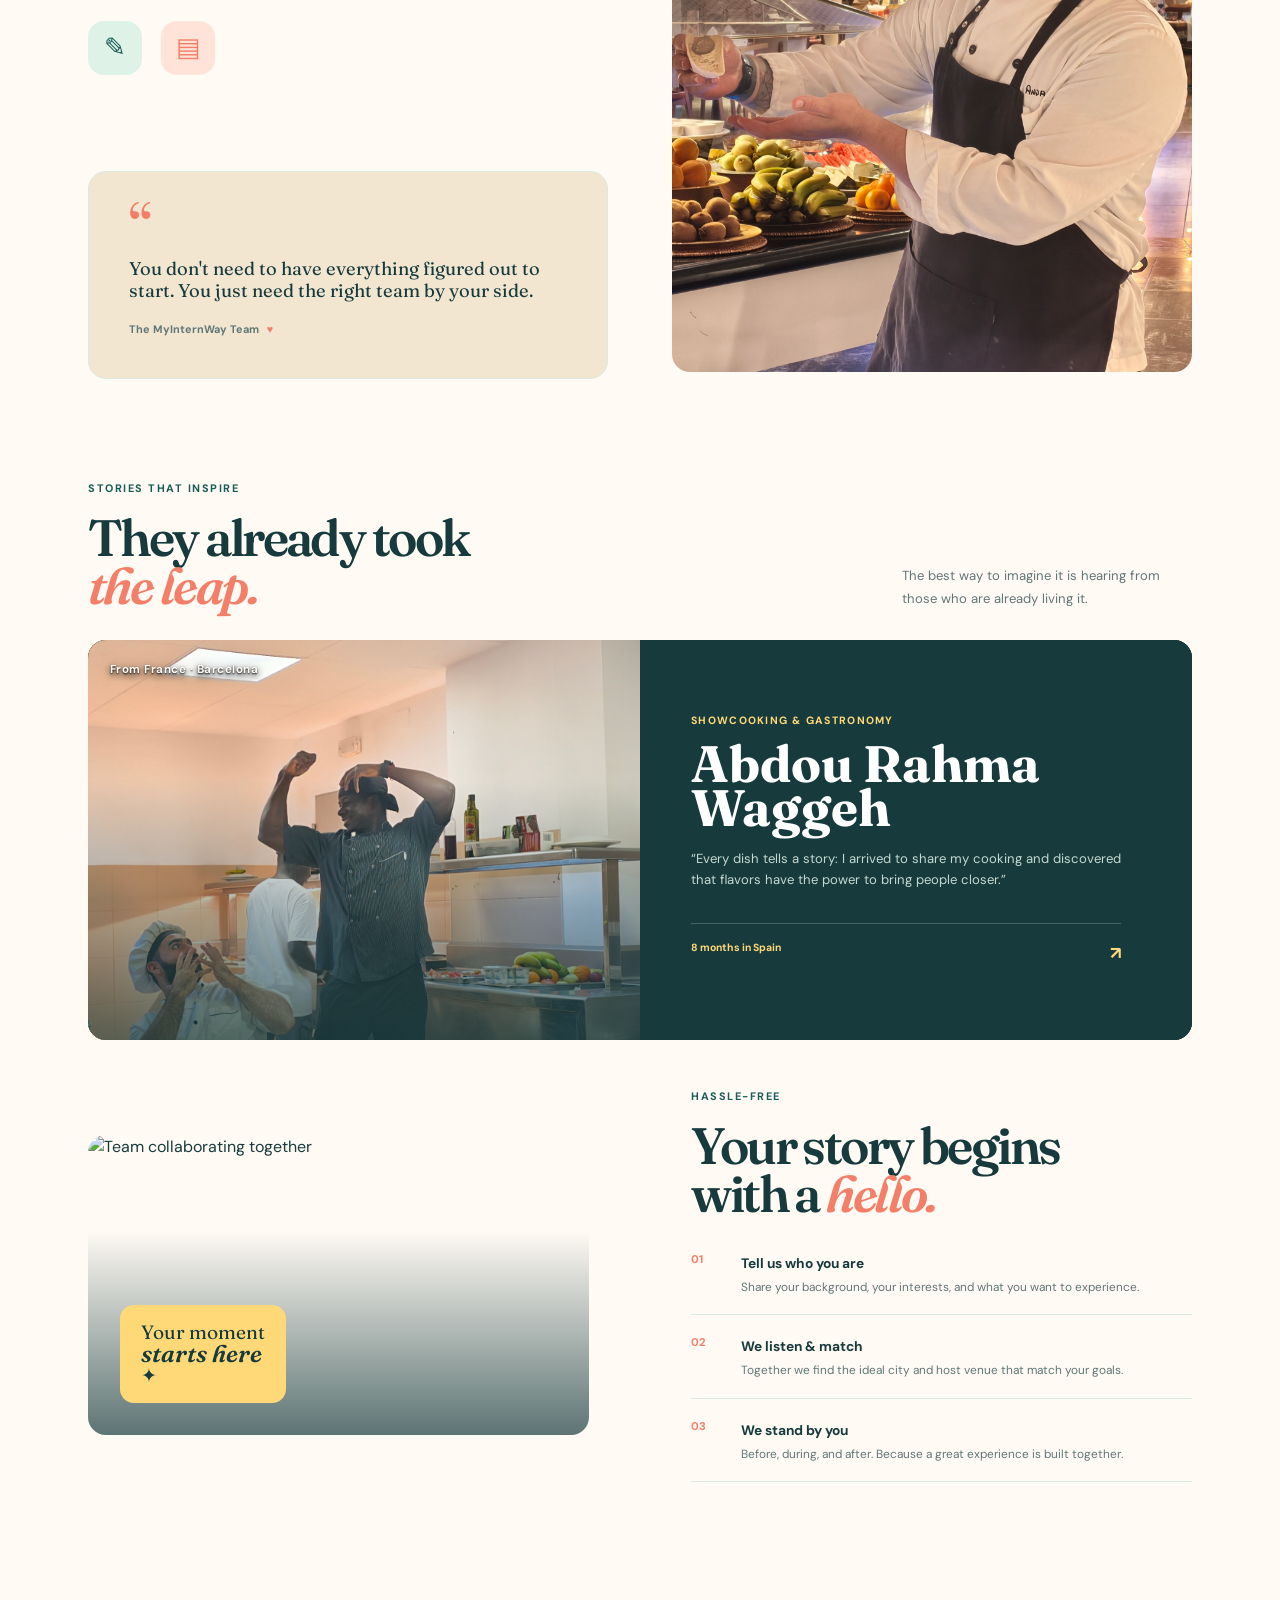
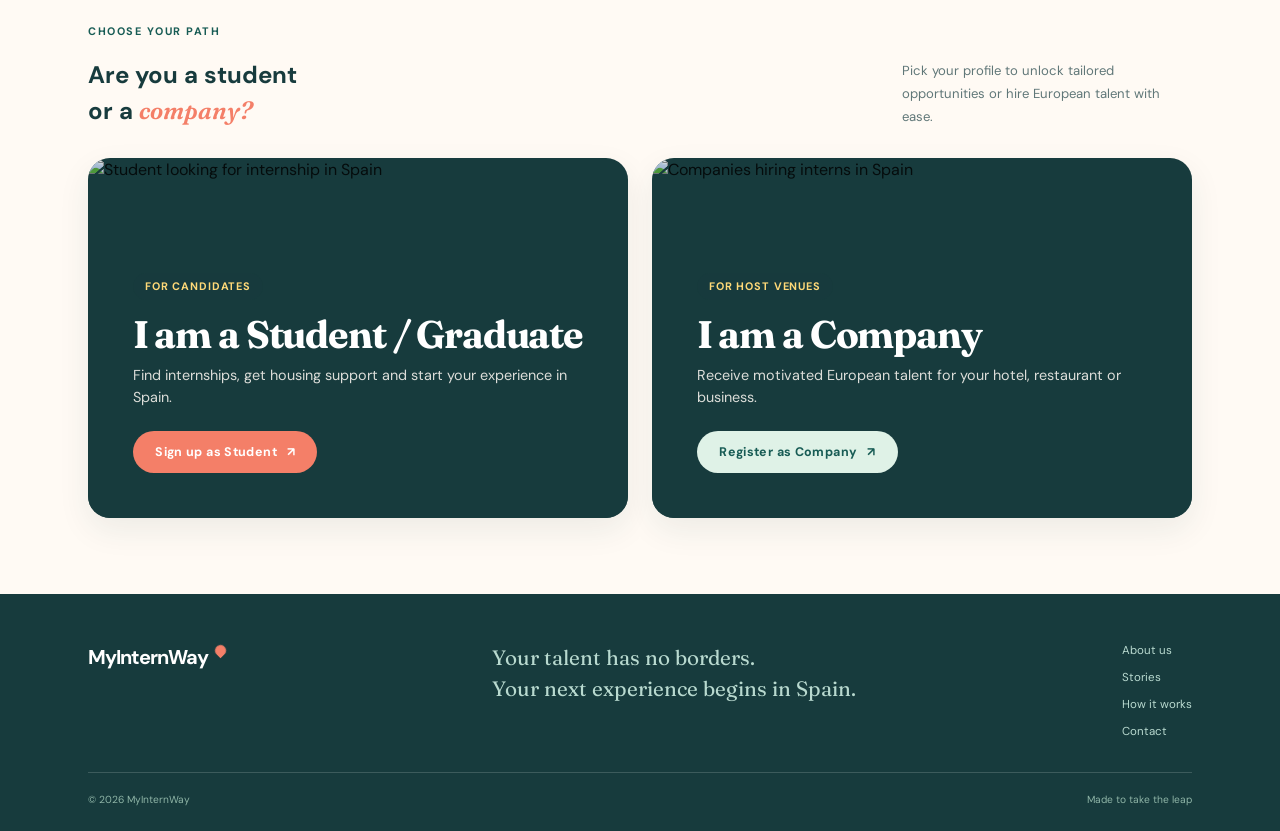
==== commit b21e5b48: "fix(auth): persist user session and open candidate dashboard on nav click" ====
--- a/index.html
+++ b/index.html
@@ -41,7 +41,7 @@
           <button class="lang-btn is-active" data-lang-btn="en" type="button" aria-pressed="true">EN</button>
           <button class="lang-btn" data-lang-btn="es" type="button" aria-pressed="false">ES</button>
         </div>
-        <a class="nav-login" href="#roles" data-i18n="nav_member">Sign up</a>
+        <button class="nav-login" id="navLoginBtn" type="button" data-i18n="nav_login">Log in</button>
         <a class="nav-cta" href="#roles" data-i18n="nav_cta">Get started <span>↗</span></a>
       </nav>
       <button class="hamburger" id="hamburger" type="button" aria-label="Open menu" aria-expanded="false">
@@ -314,8 +314,73 @@
           </div>
           <button class="button button-primary" type="submit" id="studentModalSubmit" data-i18n="signup_btn">Create my account <span>↗</span></button>
           <p class="signup-message" id="studentModalMsg" role="status" aria-live="polite"></p>
+          <div class="modal-switch-text">
+            <span data-i18n="modal_signup_has_account">Already have an account?</span>
+            <button class="text-link-btn" id="switchToLoginBtn" type="button" data-i18n="modal_signup_login_link">Log in here</button>
+          </div>
           <small data-i18n="signup_note">Upon signing up we will send you a confirmation email. Only confirmed profiles will be activated.</small>
         </form>
+      </div>
+    </div>
+
+    <!-- Modal Iniciar Sesión (Login) -->
+    <div class="modal-backdrop" id="loginModal" role="dialog" aria-modal="true" aria-labelledby="modalLoginTitle" hidden>
+      <div class="modal-card">
+        <button class="modal-close" type="button" data-close-modal aria-label="Close">✕</button>
+        <div class="modal-header">
+          <span class="role-badge" data-i18n="role_student_badge">For Candidates</span>
+          <h2 id="modalLoginTitle" data-i18n="modal_login_title">Welcome back</h2>
+          <p data-i18n="modal_login_intro">Log in to access your MyInternWay candidate account.</p>
+        </div>
+        <form class="modal-form" id="loginModalForm" novalidate>
+          <div class="signup-field signup-field-full">
+            <label for="loginEmail" data-i18n="signup_label_email">Email Address</label>
+            <input id="loginEmail" name="email" type="email" autocomplete="email" placeholder="john@example.com" required />
+          </div>
+          <div class="signup-field signup-field-full">
+            <label for="loginPassword" data-i18n="signup_label_pass">Password</label>
+            <input id="loginPassword" name="password" type="password" autocomplete="current-password" placeholder="Your password" required />
+          </div>
+          <button class="button button-primary" type="submit" id="loginModalSubmit" data-i18n="modal_login_btn">Log in <span>↗</span></button>
+          <p class="signup-message" id="loginModalMsg" role="status" aria-live="polite"></p>
+          <div class="modal-switch-text">
+            <span data-i18n="modal_login_no_account">Don't have an account?</span>
+            <button class="text-link-btn" id="switchToSignupBtn" type="button" data-i18n="modal_login_signup_link">Sign up here</button>
+          </div>
+        </form>
+      </div>
+    </div>
+
+    <!-- Modal Panel de Usuario (Dashboard de Estudiante) -->
+    <div class="modal-backdrop" id="dashboardModal" role="dialog" aria-modal="true" aria-labelledby="modalDashTitle" hidden>
+      <div class="modal-card">
+        <button class="modal-close" type="button" data-close-modal aria-label="Close">✕</button>
+        <div class="modal-header">
+          <span class="role-badge" data-i18n="role_student_badge">Candidate Profile</span>
+          <h2 id="modalDashTitle" data-i18n="modal_dashboard_title">Candidate Dashboard</h2>
+          <p data-i18n="modal_dashboard_intro">Here is the status of your internship profile.</p>
+        </div>
+        <div class="dashboard-details">
+          <div class="dash-row">
+            <span class="dash-label" data-i18n="dash_label_name">Name:</span>
+            <strong id="dashUserName"></strong>
+          </div>
+          <div class="dash-row">
+            <span class="dash-label" data-i18n="dash_label_email">Email:</span>
+            <strong id="dashUserEmail"></strong>
+          </div>
+          <div class="dash-row">
+            <span class="dash-label" data-i18n="dash_label_country">Country:</span>
+            <strong id="dashUserCountry"></strong>
+          </div>
+          <div class="dash-row">
+            <span class="dash-label" data-i18n="dash_label_status">Application Status:</span>
+            <span class="status-pill" id="dashUserStatus"></span>
+          </div>
+        </div>
+        <div class="dashboard-actions">
+          <button class="button button-secondary" id="logoutBtn" type="button" data-i18n="dash_btn_logout">Log out</button>
+        </div>
       </div>
     </div>
 
@@ -364,9 +429,9 @@
     <script src="https://cdn.jsdelivr.net/npm/gsap@3.13.0/dist/ScrollTrigger.min.js"></script>
     <script src="https://cdn.jsdelivr.net/npm/vanilla-tilt@1.8.1/dist/vanilla-tilt.min.js"></script>
     <script src="https://cdn.jsdelivr.net/npm/@supabase/supabase-js@2/dist/umd/supabase.min.js"></script>
-    <script src="supabase-config.js"></script>
-    <script src="i18n.js?v=20260921-init"></script>
-    <script src="registro.js?v=20260921-signup"></script>
-    <script src="script.js?v=20260921-herostack"></script>
+    <script src="supabase-config.js?v=20260921-v103"></script>
+    <script src="i18n.js?v=20260921-v103"></script>
+    <script src="registro.js?v=20260921-v103"></script>
+    <script src="script.js?v=20260921-v103"></script>
   </body>
 </html>
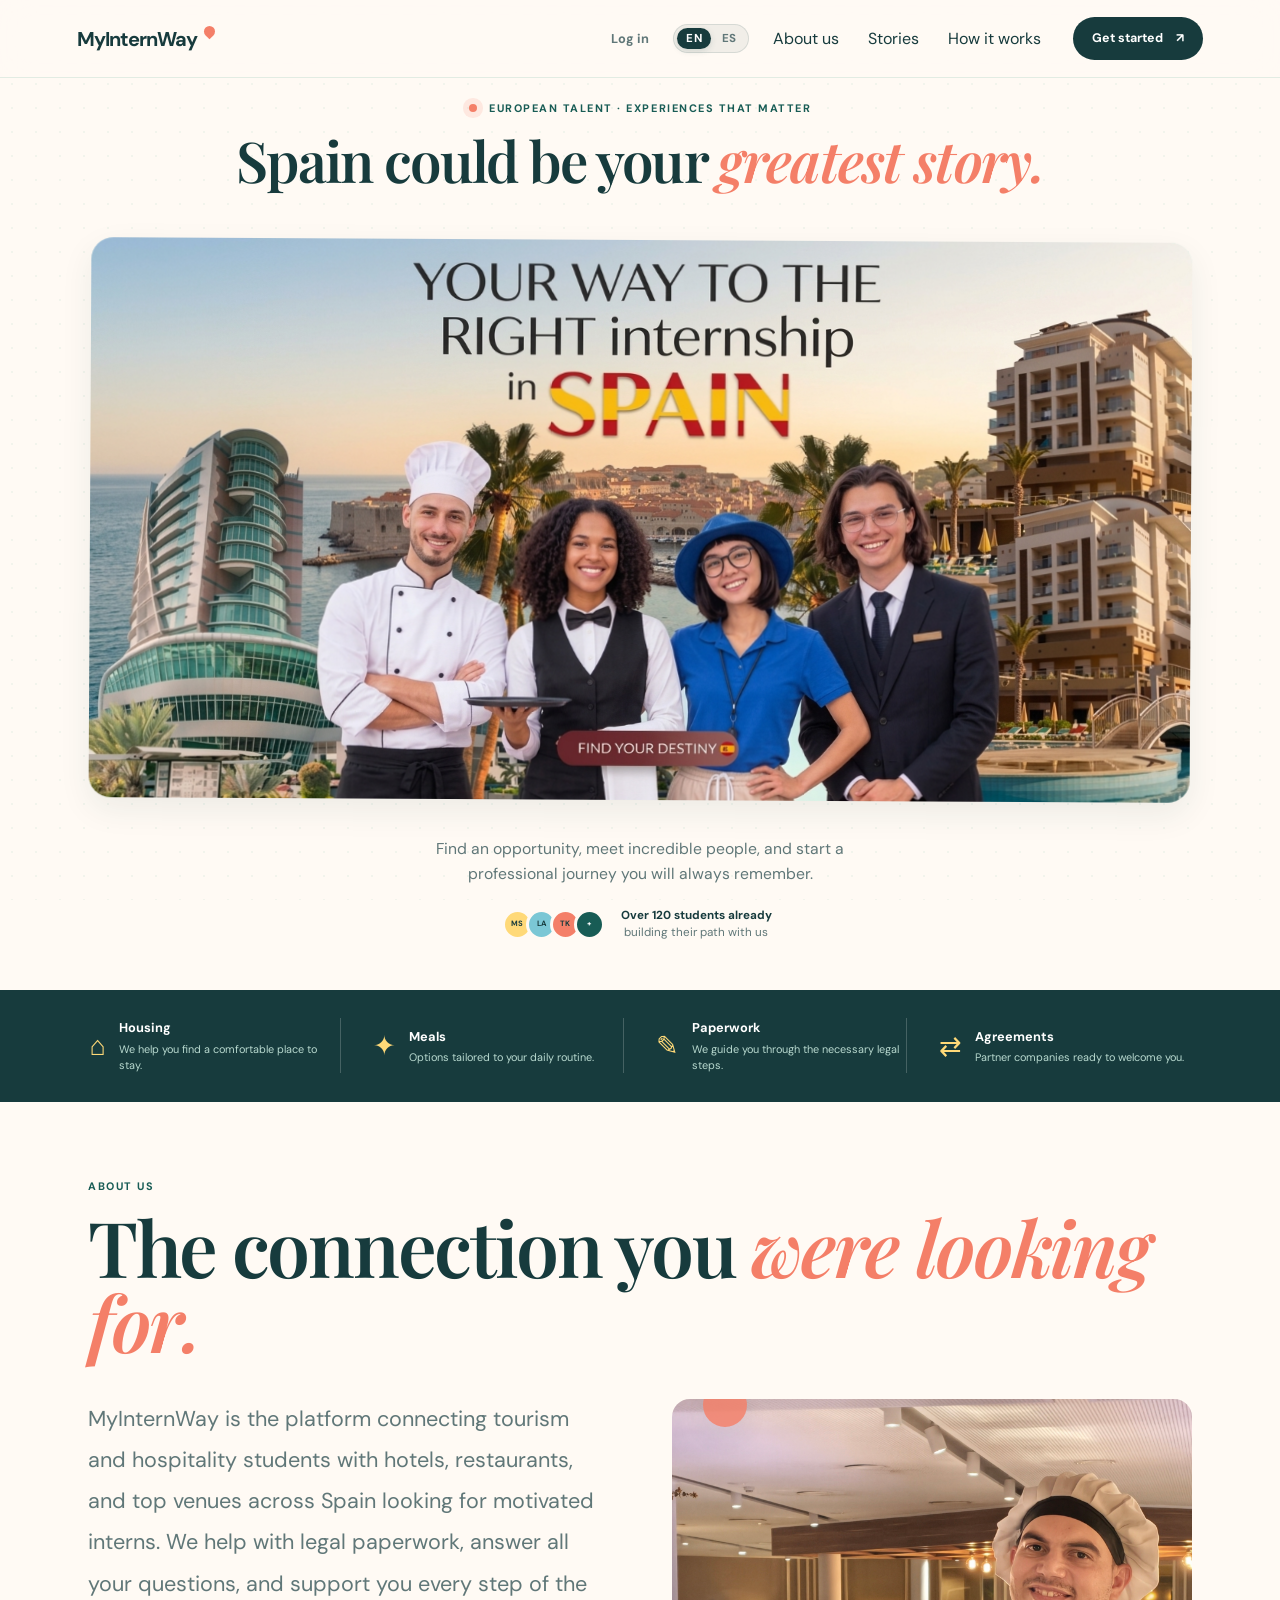
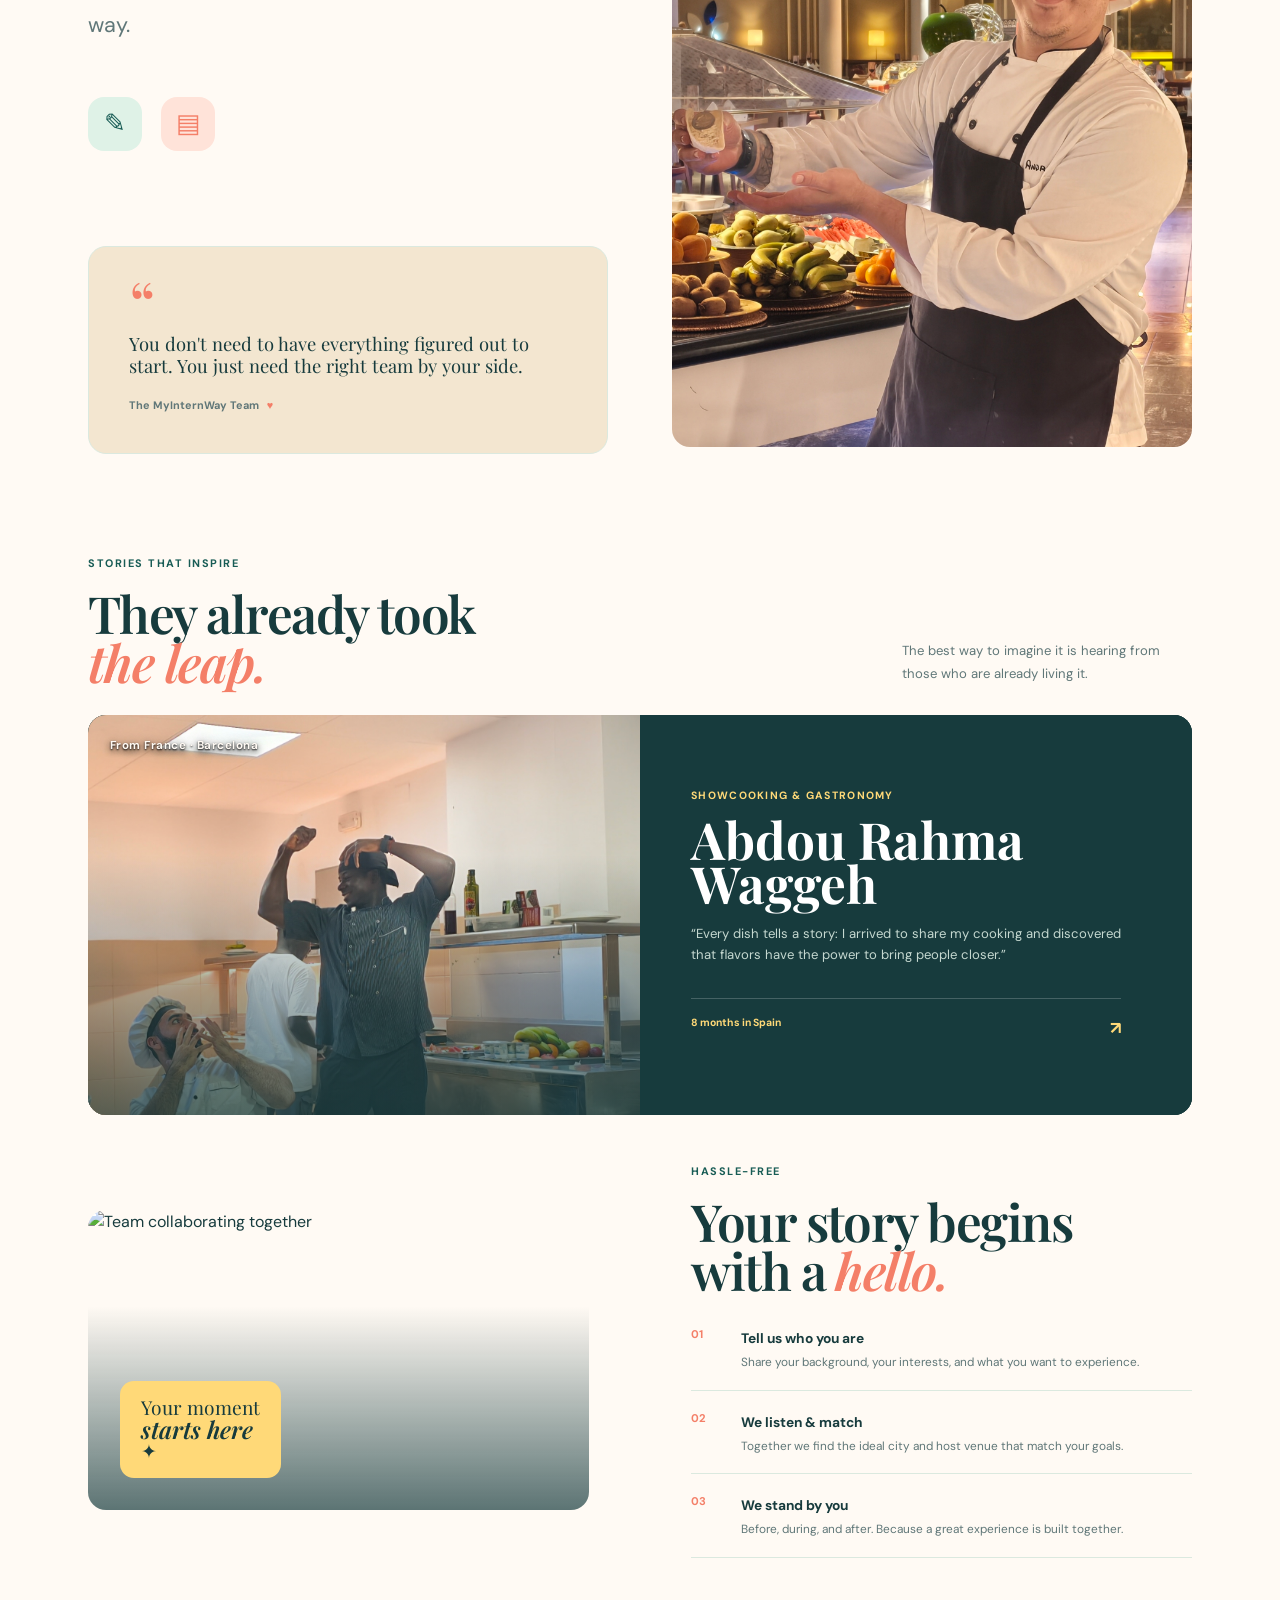
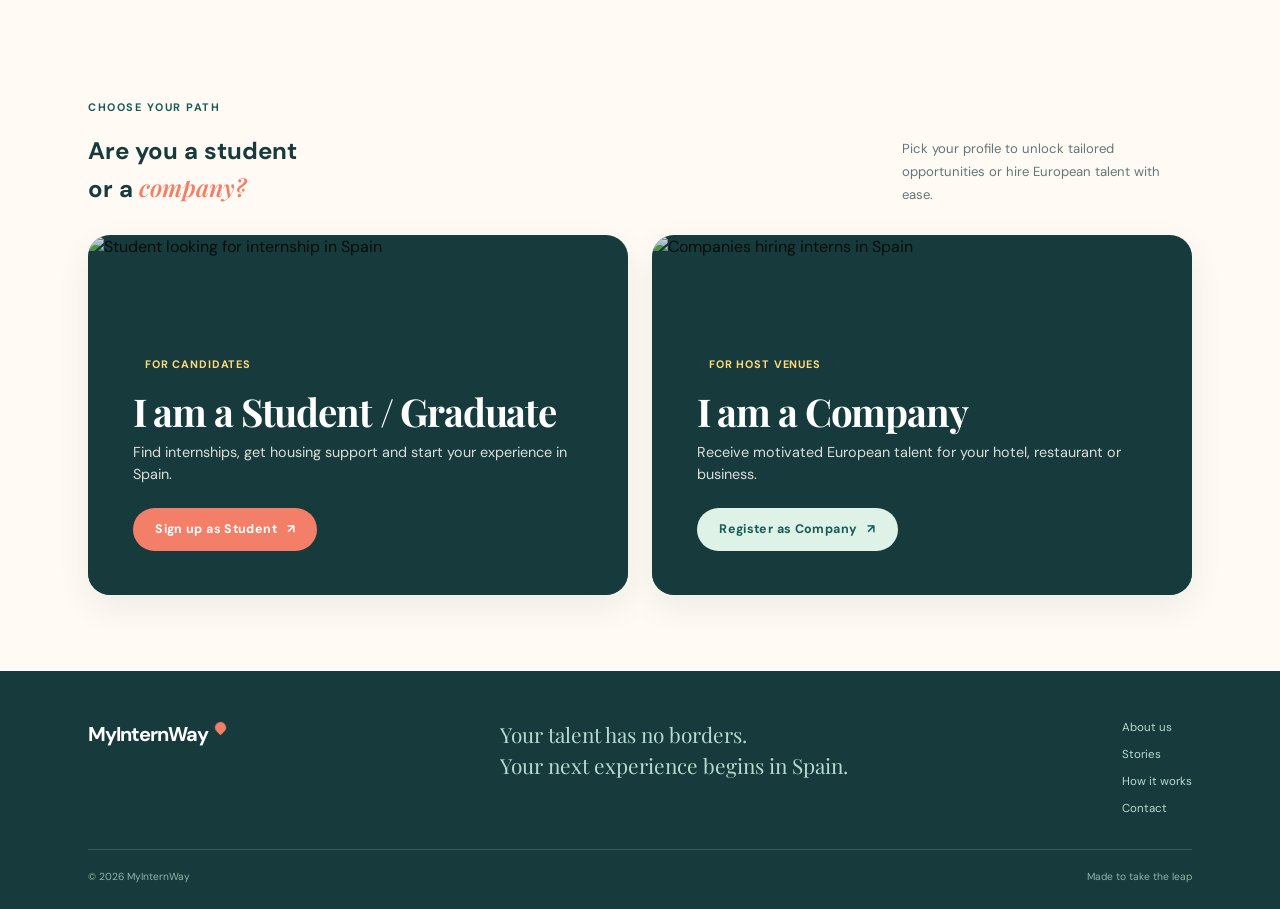
==== commit 38a9077b: "Mejoras en diseno movil, tipografia Playfair Display, estados de registro y traducciones i18n" ====
--- a/index.html
+++ b/index.html
@@ -25,28 +25,30 @@
     <link rel="icon" type="image/svg+xml" href="favicon.svg?v=20260914-logo" />
     <link rel="preconnect" href="https://fonts.googleapis.com" />
     <link rel="preconnect" href="https://fonts.gstatic.com" crossorigin />
-    <link href="https://fonts.googleapis.com/css2?family=DM+Sans:wght@400;500;600;700&family=Fraunces:opsz,wght@9..144,600;9..144,700&display=swap" rel="stylesheet" />
+    <link href="https://fonts.googleapis.com/css2?family=DM+Sans:wght@400;500;600;700&family=Playfair+Display:ital,wght@0,600;0,700;1,600;1,700&display=swap" rel="stylesheet" />
     <link rel="stylesheet" href="styles.css?v=20260921-i18n" />
   </head>
   <body>
     <header class="navbar" id="navbar">
       <a class="logo" href="#inicio" aria-label="MyInternWay, home"><span>MyInternWay</span><i></i></a>
-      <nav class="nav-menu" id="navMenu" aria-label="Main navigation">
-        <ul class="nav-list">
-          <li><a class="nav-link" href="#nosotros" data-i18n="nav_about">About us</a></li>
-          <li><a class="nav-link" href="#historias" data-i18n="nav_stories">Stories</a></li>
-          <li><a class="nav-link" href="#proceso" data-i18n="nav_how">How it works</a></li>
-        </ul>
+      <div class="nav-right">
+        <button class="nav-login" id="navLoginBtn" type="button" data-i18n="nav_login">Log in</button>
         <div class="lang-switcher" aria-label="Language selector">
           <button class="lang-btn is-active" data-lang-btn="en" type="button" aria-pressed="true">EN</button>
           <button class="lang-btn" data-lang-btn="es" type="button" aria-pressed="false">ES</button>
         </div>
-        <button class="nav-login" id="navLoginBtn" type="button" data-i18n="nav_login">Log in</button>
-        <a class="nav-cta" href="#roles" data-i18n="nav_cta">Get started <span>↗</span></a>
-      </nav>
-      <button class="hamburger" id="hamburger" type="button" aria-label="Open menu" aria-expanded="false">
-        <span class="bar"></span><span class="bar"></span><span class="bar"></span>
-      </button>
+        <nav class="nav-menu" id="navMenu" aria-label="Main navigation">
+          <ul class="nav-list">
+            <li><a class="nav-link" href="#nosotros" data-i18n="nav_about">About us</a></li>
+            <li><a class="nav-link" href="#historias" data-i18n="nav_stories">Stories</a></li>
+            <li><a class="nav-link" href="#proceso" data-i18n="nav_how">How it works</a></li>
+          </ul>
+          <a class="nav-cta" href="#roles" data-i18n="nav_cta">Get started <span>↗</span></a>
+        </nav>
+        <button class="hamburger" id="hamburger" type="button" aria-label="Open menu" aria-expanded="false">
+          <span class="bar"></span><span class="bar"></span><span class="bar"></span>
+        </button>
+      </div>
     </header>
 
     <main>
@@ -136,7 +138,7 @@
             <div class="story-track" id="storyTrack">
               <article class="story-slide">
                 <div class="person-placeholder person-one">
-                  <img src="Media/Abdou.jpg" alt="Abdou Rahma Waggeh" />
+                  <img src="Media/Estu1.jpg" alt="Abdou Rahma Waggeh" />
                   <span data-i18n="story_1_from">From France · Barcelona</span>
                   <b>01</b>
                 </div>
--- a/styles.css
+++ b/styles.css
@@ -1,20 +1,134 @@
 :root{--ink:#173b3d;--muted:#607778;--paper:#fffaf4;--white:#fff;--mint:#dff2e7;--green:#185c55;--coral:#f47f68;--yellow:#ffd978;--blue:#7bc7d5;--line:#dbe9df;--shadow:0 12px 32px rgba(23,59,61,.08);--ease:all .3s cubic-bezier(.2,.8,.2,1)}
-*{box-sizing:border-box;margin:0;padding:0}html{overflow-x:hidden}body{background:var(--paper);color:var(--ink);font-family:'DM Sans',sans-serif;line-height:1.5;overflow-x:hidden}body:before{content:"";position:fixed;inset:0;pointer-events:none;opacity:.25;background-image:radial-gradient(#cbe5d5 1px,transparent 1px);background-size:24px 24px}a{text-decoration:none;color:inherit}button{font:inherit;cursor:pointer}em{font-family:'Fraunces',serif;font-style:italic;font-weight:600;color:var(--coral)}
-.navbar{height:78px;padding:0 clamp(1.25rem,6vw,6rem);display:flex;align-items:center;justify-content:space-between;background:rgba(255,250,244,.86);backdrop-filter:blur(16px);position:fixed;inset:0 0 auto;z-index:10;border-bottom:1px solid rgba(219,233,223,.8);transition:transform .35s ease}.navbar.nav-hidden{transform:translateY(-100%)}.logo{display:flex;align-items:center;gap:7px;font-size:1.25rem;letter-spacing:-.05em;font-weight:700;color:var(--ink)}.logo i{display:block;width:11px;height:11px;border-radius:50% 50% 50% 0;background:var(--coral);transform:rotate(-45deg);margin-top:-14px}.nav-menu{display:flex;align-items:center;gap:2rem}.nav-list{list-style:none;display:flex;gap:1.8rem}.nav-link,.nav-login{font-size:.8rem;font-weight:700;color:var(--muted);transition:var(--ease)}.nav-link:hover,.nav-login:hover{color:var(--coral)}.nav-cta,.button{border:0;display:inline-flex;align-items:center;justify-content:center;gap:.8rem;border-radius:999px;font-weight:700;transition:var(--ease)}.nav-cta{background:var(--ink);color:#fff;padding:.75rem 1.2rem;font-size:.78rem}.nav-cta:hover{background:var(--coral);transform:translateY(-3px)}.hamburger{display:none;background:none;border:0}.bar{display:block;width:24px;height:2px;background:var(--ink);margin:5px;transition:var(--ease)}
+*{box-sizing:border-box;margin:0;padding:0}html{overflow-x:hidden}body{background:var(--paper);color:var(--ink);font-family:'DM Sans',sans-serif;line-height:1.5;overflow-x:hidden}body:before{content:"";position:fixed;inset:0;pointer-events:none;opacity:.25;background-image:radial-gradient(#cbe5d5 1px,transparent 1px);background-size:24px 24px}a{text-decoration:none;color:inherit}button{font:inherit;cursor:pointer}em{font-family:'Playfair Display',serif;font-style:italic;font-weight:600;color:var(--coral)}
+.navbar{height:78px;padding:0 clamp(1.25rem,6vw,6rem);display:flex;align-items:center;justify-content:space-between;background:rgba(255,250,244,.86);backdrop-filter:blur(16px);position:fixed;inset:0 0 auto;z-index:10;border-bottom:1px solid rgba(219,233,223,.8);transition:transform .35s ease}.navbar.nav-hidden{transform:translateY(-100%)}.nav-right{display:flex;align-items:center;gap:1.5rem}.logo{display:flex;align-items:center;gap:7px;font-size:1.25rem;letter-spacing:-.05em;font-weight:700;color:var(--ink)}.logo i{display:block;width:11px;height:11px;border-radius:50% 50% 50% 0;background:var(--coral);transform:rotate(-45deg);margin-top:-14px}.nav-menu{display:flex;align-items:center;gap:2rem}.nav-list{list-style:none;display:flex;gap:1.8rem}.nav-login{font-size:.8rem;font-weight:700;color:var(--muted);transition:var(--ease);background:none;border:none;cursor:pointer;padding:0}.nav-link:hover,.nav-login:hover{color:var(--coral)}
+.nav-login.nav-user-active{color:var(--green);font-weight:700;background:rgba(24,92,85,.08);padding:.35rem .75rem;border-radius:999px;border:1px solid rgba(24,92,85,.18)}
+.nav-login.nav-user-active:hover{background:var(--coral);color:#fff;border-color:transparent}.nav-cta,.button{border:0;display:inline-flex;align-items:center;justify-content:center;gap:.8rem;border-radius:999px;font-weight:700;transition:var(--ease)}.nav-cta{background:var(--ink);color:#fff;padding:.75rem 1.2rem;font-size:.78rem}.nav-cta:hover{background:var(--coral);transform:translateY(-3px)}.hamburger{display:none;background:none;border:0}.bar{display:block;width:24px;height:2px;background:var(--ink);margin:5px;transition:var(--ease)}
 .lang-switcher{display:inline-flex;align-items:center;background:rgba(23,59,61,.06);border:1px solid rgba(23,59,61,.12);border-radius:999px;padding:3px;gap:2px}
 .lang-btn{border:none;background:none;padding:.3rem .55rem;border-radius:999px;font-size:.72rem;font-weight:700;letter-spacing:.04em;color:var(--muted);transition:var(--ease);line-height:1}
 .lang-btn:hover{color:var(--ink)}
 .lang-btn.is-active{background:var(--ink);color:#fff;box-shadow:0 2px 6px rgba(23,59,61,.15)}
-.hero{min-height:740px;padding:150px clamp(1.25rem,7vw,8.5rem) 90px;display:grid;grid-template-columns:minmax(0,1fr) minmax(350px,.9fr);align-items:center;gap:clamp(2rem,7vw,8rem);position:relative}.hero:after{content:"hola";position:absolute;right:4%;top:17%;font-family:'Fraunces',serif;font-size:8rem;color:rgba(255,217,120,.25);transform:rotate(12deg);z-index:-1}.hero-copy{max-width:610px}.eyebrow{color:var(--green);font-size:.68rem;text-transform:uppercase;letter-spacing:.14em;font-weight:700;margin-bottom:1.1rem}.eyebrow-dot{display:inline-block;width:8px;height:8px;background:var(--coral);border-radius:50%;margin-right:8px;box-shadow:0 0 0 6px rgba(244,127,104,.14)}.hero h1{font-family:'Fraunces',serif;font-size:clamp(3.5rem,6.4vw,6.5rem);line-height:.94;letter-spacing:-.055em;font-weight:600;margin-bottom:1.5rem}.hero-text{max-width:440px;color:var(--muted);font-size:1.08rem;line-height:1.7}.hero-actions{display:flex;align-items:center;gap:1.8rem;margin:2.2rem 0}.button{padding:1rem 1.4rem;font-size:.8rem}.button-primary{background:var(--coral);color:#fff;box-shadow:0 12px 24px rgba(244,127,104,.25)}.button-primary:hover{background:var(--ink);transform:translateY(-4px);box-shadow:0 16px 30px rgba(23,59,61,.2)}.text-link{font-size:.8rem;font-weight:700;color:var(--ink);border-bottom:2px solid var(--yellow);padding-bottom:3px}.text-link span{margin-left:.45rem;font-size:1rem}.hero-proof{display:flex;align-items:center;gap:1rem;color:var(--muted);font-size:.73rem}.hero-proof strong{color:var(--ink)}.avatar-stack{display:flex}.avatar-stack i{display:grid;place-items:center;width:31px;height:31px;margin-left:-7px;border:3px solid var(--paper);border-radius:50%;background:var(--yellow);color:var(--ink);font-size:.48rem;font-style:normal;font-weight:700}.avatar-stack i:nth-child(2){background:var(--blue)}.avatar-stack i:nth-child(3){background:var(--coral)}.avatar-stack i:nth-child(4){background:var(--green);color:white}
-.hero-visual{position:relative;min-height:470px}.hero-photo,.hero-collage{height:470px;position:relative;overflow:hidden;border-radius:36% 36% 12px 12px;box-shadow:var(--shadow);background:var(--mint);transform:rotate(2deg)}.hero-photo:after{content:"";position:absolute;inset:0;background:linear-gradient(0deg,rgba(23,59,61,.62),transparent 58%)}.hero-photo img,.about-photo img,.destination-card img,.person-placeholder img,.process-photo img,.collage-item img{width:100%;height:100%;object-fit:cover}.photo-label{position:absolute;z-index:1;left:2rem;bottom:2rem;color:#fff}.photo-label span{display:block;font-size:.64rem;text-transform:uppercase;letter-spacing:.13em;opacity:.8}.photo-label strong{display:block;font-family:'Fraunces',serif;font-size:2.6rem;line-height:1;margin-top:.6rem}.photo-label b{color:var(--yellow);font-size:1.5rem}.floating-note{position:absolute;display:flex;align-items:center;gap:.7rem;padding:.9rem 1rem;background:#fff;box-shadow:var(--shadow);border-radius:16px;z-index:2;min-width:205px}.note-top{top:14%;left:-55px}.note-bottom{right:-32px;bottom:13%}.note-icon{display:grid;place-items:center;width:32px;height:32px;background:var(--mint);color:var(--green);border-radius:50%;font-size:1.1rem}.note-icon.warm{background:#fff1c9;color:#e69643}.floating-note strong,.floating-note small{display:block}.floating-note strong{font-size:.7rem}.floating-note small{font-size:.6rem;color:var(--muted);margin-top:2px}
+.hero{min-height:740px;padding:150px clamp(1.25rem,7vw,8.5rem) 90px;display:grid;grid-template-columns:minmax(0,1fr) minmax(350px,.9fr);align-items:center;gap:clamp(2rem,7vw,8rem);position:relative}.hero:after{content:"hola";position:absolute;right:4%;top:17%;font-family:'Playfair Display',serif;font-size:8rem;color:rgba(255,217,120,.25);transform:rotate(12deg);z-index:-1}.hero-copy{max-width:610px}.eyebrow{color:var(--green);font-size:.68rem;text-transform:uppercase;letter-spacing:.14em;font-weight:700;margin-bottom:1.1rem}.eyebrow-dot{display:inline-block;width:8px;height:8px;background:var(--coral);border-radius:50%;margin-right:8px;box-shadow:0 0 0 6px rgba(244,127,104,.14)}.hero h1{font-family:'Playfair Display',serif;font-size:clamp(3.5rem,6.4vw,6.5rem);line-height:.94;letter-spacing:-.03em;font-weight:600;margin-bottom:1.5rem}.hero-text{max-width:440px;color:var(--muted);font-size:1.08rem;line-height:1.7}.hero-actions{display:flex;align-items:center;gap:1.8rem;margin:2.2rem 0}.button{padding:1rem 1.4rem;font-size:.8rem}.button-primary{background:var(--coral);color:#fff;box-shadow:0 12px 24px rgba(244,127,104,.25)}.button-primary:hover{background:var(--ink);transform:translateY(-4px);box-shadow:0 16px 30px rgba(23,59,61,.2)}.text-link{font-size:.8rem;font-weight:700;color:var(--ink);border-bottom:2px solid var(--yellow);padding-bottom:3px}.text-link span{margin-left:.45rem;font-size:1rem}.hero-proof{display:flex;align-items:center;gap:1rem;color:var(--muted);font-size:.73rem}.hero-proof strong{color:var(--ink)}.avatar-stack{display:flex}.avatar-stack i{display:grid;place-items:center;width:31px;height:31px;margin-left:-7px;border:3px solid var(--paper);border-radius:50%;background:var(--yellow);color:var(--ink);font-size:.48rem;font-style:normal;font-weight:700}.avatar-stack i:nth-child(2){background:var(--blue)}.avatar-stack i:nth-child(3){background:var(--coral)}.avatar-stack i:nth-child(4){background:var(--green);color:white}
+.hero-visual{position:relative;min-height:470px}.hero-photo,.hero-collage{height:470px;position:relative;overflow:hidden;border-radius:36% 36% 12px 12px;box-shadow:var(--shadow);background:var(--mint);transform:rotate(2deg)}.hero-photo:after{content:"";position:absolute;inset:0;background:linear-gradient(0deg,rgba(23,59,61,.62),transparent 58%)}.hero-photo img,.about-photo img,.destination-card img,.person-placeholder img,.process-photo img,.collage-item img{width:100%;height:100%;object-fit:cover}.photo-label{position:absolute;z-index:1;left:2rem;bottom:2rem;color:#fff}.photo-label span{display:block;font-size:.64rem;text-transform:uppercase;letter-spacing:.13em;opacity:.8}.photo-label strong{display:block;font-family:'Playfair Display',serif;font-size:2.6rem;line-height:1;margin-top:.6rem}.photo-label b{color:var(--yellow);font-size:1.5rem}.floating-note{position:absolute;display:flex;align-items:center;gap:.7rem;padding:.9rem 1rem;background:#fff;box-shadow:var(--shadow);border-radius:16px;z-index:2;min-width:205px}.note-top{top:14%;left:-55px}.note-bottom{right:-32px;bottom:13%}.note-icon{display:grid;place-items:center;width:32px;height:32px;background:var(--mint);color:var(--green);border-radius:50%;font-size:1.1rem}.note-icon.warm{background:#fff1c9;color:#e69643}.floating-note strong,.floating-note small{display:block}.floating-note strong{font-size:.7rem}.floating-note small{font-size:.6rem;color:var(--muted);margin-top:2px}
 .benefits{display:grid;grid-template-columns:repeat(4,1fr);background:var(--ink);color:#fff;padding:1.8rem clamp(1.25rem,7vw,8.5rem);gap:2rem}.benefit{display:flex;gap:.8rem;align-items:center;border-right:1px solid rgba(255,255,255,.2)}.benefit:last-child{border:0}.benefit-icon{font-size:1.7rem;color:var(--yellow)}.benefit strong,.benefit small{display:block}.benefit strong{font-size:.8rem}.benefit small{font-size:.68rem;color:#b8d9cf;margin-top:.2rem}
 
 /* Compact editorial rhythm: keep the page lively without oversized media. */
 .hero{min-height:610px;padding-top:116px;padding-bottom:62px;gap:clamp(2rem,5vw,5rem)}.hero h1{font-size:clamp(3.1rem,5.6vw,5.5rem);margin-bottom:1.15rem}.hero-text{font-size:.98rem;line-height:1.6}.hero-actions{margin:1.7rem 0}.hero-visual{min-height:350px}.hero-photo,.hero-collage{height:350px;border-radius:28% 28% 12px 12px}.photo-label strong{font-size:2.2rem}.section,.destinations-section{padding-top:76px;padding-bottom:76px}.section-heading{margin-bottom:1.8rem}.section h2,.process-copy h2,.access-section h2{font-size:clamp(2.45rem,4vw,4rem)}.about-photo{height:300px}.about-statement{padding:2.5rem}.about-statement p{font-size:1.45rem}.destination-card,.destination-card:first-child{height:280px}.story-slide{min-height:450px}.story-copy{padding:clamp(2rem,5vw,5rem)}.story-copy h3{font-size:clamp(2.7rem,4.3vw,4.3rem);margin:.8rem 0 1.1rem}.story-copy p{font-size:.82rem;line-height:1.65}.process-section{padding-top:35px;padding-bottom:76px}.process-photo{height:360px}.access-section{padding-top:60px;padding-bottom:60px}.footer-main{padding-bottom:2rem}
 @media(max-width:680px){.hero{padding-top:98px;padding-bottom:42px}.hero h1{font-size:3.35rem}.hero-photo,.hero-collage{height:300px}.hero-visual{min-height:300px}.section,.destinations-section{padding-top:54px;padding-bottom:54px}.section h2,.process-copy h2,.access-section h2{font-size:2.6rem}.about-statement{padding:1.7rem}.about-statement p{font-size:1.3rem}.about-photo{height:260px}.destination-card,.destination-card:first-child{height:240px}.story-slide .person-placeholder{height:260px}.story-copy{min-height:330px;padding:1.7rem 1.25rem}.story-copy h3{font-size:3rem}.process-section{padding-bottom:54px}.process-photo{height:280px}}
-.section,.destinations-section{max-width:1200px;margin:0 auto;padding-left:clamp(1.25rem,5vw,3rem);padding-right:clamp(1.25rem,5vw,3rem)}.section-heading{display:flex;align-items:end;justify-content:space-between;margin-bottom:1.8rem}.section h2,.process-copy h2,.access-section h2{font-family:'Fraunces',serif;font-weight:600;letter-spacing:-.05em;line-height:.95}.section-intro{max-width:290px;color:var(--muted);font-size:.82rem;line-height:1.75}.about-grid{display:grid;grid-template-columns:.86fr 1.14fr;gap:1rem}.about-statement{background:#fff;padding:2.5rem;display:flex;flex-direction:column;justify-content:center;border:1px solid var(--line);border-radius:18px}.quote-mark{font-family:'Fraunces',serif;color:var(--coral);font-size:4rem;line-height:.5}.about-statement p{font-family:'Fraunces',serif;line-height:1.2;margin:1.2rem 0 2rem}.signature{font-size:.68rem;color:var(--muted);font-weight:700}.signature b{color:var(--coral);margin-left:.3rem}.about-photo{position:relative;overflow:hidden;border-radius:18px}.about-photo:after,.destination-card:after,.process-photo:after{content:"";position:absolute;inset:0;background:linear-gradient(0deg,rgba(23,59,61,.7),transparent 68%)}.about-photo>div{position:absolute;z-index:1;left:2rem;bottom:2rem;color:#fff}.about-photo span,.destination-card span,.destination-card small{display:block;font-size:.64rem;text-transform:uppercase;letter-spacing:.12em;opacity:.82}.about-photo strong{display:block;font-family:'Fraunces',serif;font-size:2.5rem;line-height:1.05;margin-top:.6rem}.destination-grid{display:grid;grid-template-columns:1.2fr .9fr .9fr;gap:1rem}.destination-card{position:relative;overflow:hidden;border-radius:18px;color:#fff}.destination-card img{transition:transform .8s cubic-bezier(.2,.8,.2,1)}.destination-card:hover img{transform:scale(1.08)}.destination-card>div{position:absolute;z-index:1;left:1.4rem;right:1.4rem;bottom:1.4rem}.destination-card strong{display:block;font-family:'Fraunces',serif;font-size:2.5rem;line-height:1;margin:.35rem 0}.stories-section{padding-top:25px}.stories-carousel{position:relative;width:100vw;margin-left:calc(50% - 50vw);background:var(--ink)}.story-viewport{overflow:hidden;background:var(--ink);touch-action:pan-y;cursor:grab}.story-viewport.is-dragging{cursor:grabbing}.story-track{display:flex;transition:transform .6s cubic-bezier(.22,.8,.2,1)}.story-slide{min-width:100%;display:grid;grid-template-columns:50% 50%}.person-placeholder{position:relative;overflow:hidden;color:#fff}.person-placeholder:after{content:"";position:absolute;inset:0;background:linear-gradient(0deg,rgba(23,59,61,.7),transparent 65%)}.person-placeholder img{transition:transform .8s ease}.story-slide:hover .person-placeholder img{transform:scale(1.05)}.person-placeholder span,.person-placeholder b{position:absolute;z-index:1}.person-placeholder span{left:clamp(1.5rem,4vw,4rem);top:clamp(1.5rem,4vw,4rem);font-size:.62rem;text-transform:uppercase;letter-spacing:.12em}.person-placeholder b{right:clamp(1.5rem,4vw,4rem);top:clamp(1.5rem,4vw,4rem);font-family:'Fraunces',serif;font-size:3.8rem}.story-copy{background:var(--ink);color:#fff;display:flex;flex-direction:column;justify-content:center}.story-country{font-size:.66rem;color:var(--yellow);text-transform:uppercase;letter-spacing:.12em;font-weight:700}.story-copy h3{font-family:'Fraunces',serif;line-height:.86}.story-copy p{color:#c5d8d0;max-width:430px}.story-footer{display:flex;justify-content:space-between;max-width:430px;border-top:1px solid rgba(255,255,255,.2);margin-top:2rem;padding-top:1rem;color:var(--yellow);font-size:.65rem;font-weight:700}.story-arrow{font-size:1.1rem}.carousel-side-button{position:absolute;top:50%;z-index:5;display:grid;place-items:center;width:48px;height:48px;border:1px solid rgba(255,255,255,.55);border-radius:50%;background:rgba(23,59,61,.6);color:#fff;font-size:1.35rem;transform:translateY(-50%);transition:var(--ease)}.carousel-side-button:hover{background:var(--coral);border-color:var(--coral);transform:translateY(-50%) scale(1.08)}.carousel-side-prev{left:1.5rem}.carousel-side-next{right:1.5rem}.carousel-controls{display:flex;align-items:center;justify-content:space-between;padding:1.2rem clamp(1.25rem,5vw,3rem);color:#b8d9cf}.carousel-dots{display:flex;gap:.45rem}.carousel-dot{width:28px;height:4px;border:0;background:#55766d;transition:var(--ease);padding:0}.carousel-dot.is-active{width:52px;background:var(--yellow)}.carousel-count{font-size:.7rem}.carousel-count strong{color:#fff}.process-section{display:grid;grid-template-columns:1fr 1fr;max-width:1200px;margin:0 auto;padding:35px clamp(1.25rem,5vw,3rem) 76px;gap:clamp(3rem,8vw,8rem);align-items:center}.process-photo{position:relative;overflow:hidden;border-radius:18px}.process-badge{position:absolute;z-index:1;left:2rem;bottom:2rem;padding:1.1rem 1.3rem;background:var(--yellow);border-radius:14px;color:var(--ink);font-family:'Fraunces',serif;font-size:1.2rem;line-height:1}.process-badge em{display:block;color:var(--ink);font-size:1.5rem}.process-copy h2{margin-bottom:2rem}.steps{display:grid;gap:1.2rem}.step{display:grid;grid-template-columns:34px 1fr;gap:1rem;padding-bottom:1.1rem;border-bottom:1px solid var(--line)}.step>span{color:var(--coral);font-size:.7rem;font-weight:700}.step strong{font-size:.86rem}.step p{color:var(--muted);font-size:.74rem;margin-top:.25rem}.access-section{display:grid;grid-template-columns:1fr 1fr;gap:5rem;align-items:center;background:var(--mint);padding:60px max(1.25rem,calc((100vw - 1200px)/2 + 3rem))}.access-section p:not(.eyebrow){color:var(--muted);font-size:.84rem;line-height:1.7;max-width:390px;margin-top:1.2rem}.access-actions{display:flex;flex-wrap:wrap;align-items:center;gap:.8rem}.access-actions small{flex-basis:100%;color:var(--muted);font-size:.68rem}.footer-main{display:flex;align-items:flex-start;justify-content:space-between;gap:2rem;padding-bottom:2rem}.footer-main p{font-family:'Fraunces',serif;font-size:1.3rem;color:#b8d9cf}.footer-links{display:grid;gap:.6rem;font-size:.72rem;color:#b8d9cf}.footer-bottom{border-top:1px solid rgba(255,255,255,.16);padding-top:1.2rem;display:flex;justify-content:space-between;font-size:.64rem;color:#8fb5a7}footer{background:var(--ink);color:#e5f3ec;padding:3rem max(1.25rem,calc((100vw - 1200px)/2 + 3rem)) 1.5rem}.logo.light{color:#fff}.reveal{animation:rise .8s ease both}.reveal-delay{animation-delay:.15s}.reveal-on-scroll{opacity:0;transform:translateY(28px);transition:opacity .75s ease,transform .75s ease}.reveal-on-scroll.is-visible{opacity:1;transform:none}@keyframes rise{from{opacity:0;transform:translateY(18px)}to{opacity:1;transform:none}}@keyframes float{0%,100%{transform:translateY(0) rotate(2deg)}50%{transform:translateY(-10px) rotate(3deg)}}.hero-photo,.hero-collage{animation:float 7s ease-in-out infinite}.floating-note{animation:float 5s ease-in-out infinite}.note-bottom{animation-delay:-2s}
+.section,.destinations-section{max-width:1200px;margin:0 auto;padding-left:clamp(1.25rem,5vw,3rem);padding-right:clamp(1.25rem,5vw,3rem)}.section-heading{display:flex;align-items:end;justify-content:space-between;margin-bottom:1.8rem}.section h2,.process-copy h2,.access-section h2{font-family:'Playfair Display',serif;font-weight:600;letter-spacing:-.03em;line-height:.95}.section-intro{max-width:290px;color:var(--muted);font-size:.82rem;line-height:1.75}.about-grid{display:grid;grid-template-columns:.86fr 1.14fr;gap:1rem}.about-statement{background:#fff;padding:2.5rem;display:flex;flex-direction:column;justify-content:center;border:1px solid var(--line);border-radius:18px}.quote-mark{font-family:'Playfair Display',serif;color:var(--coral);font-size:4rem;line-height:.5}.about-statement p{font-family:'Playfair Display',serif;line-height:1.2;margin:1.2rem 0 2rem}.signature{font-size:.68rem;color:var(--muted);font-weight:700}.signature b{color:var(--coral);margin-left:.3rem}.about-photo{position:relative;overflow:hidden;border-radius:18px}.about-photo:after,.destination-card:after,.process-photo:after{content:"";position:absolute;inset:0;background:linear-gradient(0deg,rgba(23,59,61,.7),transparent 68%)}.about-photo>div{position:absolute;z-index:1;left:2rem;bottom:2rem;color:#fff}.about-photo span,.destination-card span,.destination-card small{display:block;font-size:.64rem;text-transform:uppercase;letter-spacing:.12em;opacity:.82}.about-photo strong{display:block;font-family:'Playfair Display',serif;font-size:2.5rem;line-height:1.05;margin-top:.6rem}.destination-grid{display:grid;grid-template-columns:1.2fr .9fr .9fr;gap:1rem}.destination-card{position:relative;overflow:hidden;border-radius:18px;color:#fff}.destination-card img{transition:transform .8s cubic-bezier(.2,.8,.2,1)}.destination-card:hover img{transform:scale(1.08)}.destination-card>div{position:absolute;z-index:1;left:1.4rem;right:1.4rem;bottom:1.4rem}.destination-card strong{display:block;font-family:'Playfair Display',serif;font-size:2.5rem;line-height:1;margin:.35rem 0}.stories-section{padding-top:25px}.stories-carousel{position:relative;width:100vw;margin-left:calc(50% - 50vw);background:var(--ink)}.story-viewport{overflow:hidden;background:var(--ink);touch-action:pan-y;cursor:grab}.story-viewport.is-dragging{cursor:grabbing}.story-track{display:flex;transition:transform .6s cubic-bezier(.22,.8,.2,1)}.story-slide{min-width:100%;display:grid;grid-template-columns:50% 50%}.person-placeholder{position:relative;overflow:hidden;color:#fff}.person-placeholder:after{content:"";position:absolute;inset:0;background:linear-gradient(0deg,rgba(23,59,61,.7),transparent 65%)}.person-placeholder img{transition:transform .8s ease}.story-slide:hover .person-placeholder img{transform:scale(1.05)}.person-placeholder span,.person-placeholder b{position:absolute;z-index:1}.person-placeholder span{left:clamp(1.5rem,4vw,4rem);top:clamp(1.5rem,4vw,4rem);font-size:.62rem;text-transform:uppercase;letter-spacing:.12em}.person-placeholder b{right:clamp(1.5rem,4vw,4rem);top:clamp(1.5rem,4vw,4rem);font-family:'Playfair Display',serif;font-size:3.8rem}.story-copy{background:var(--ink);color:#fff;display:flex;flex-direction:column;justify-content:center}.story-country{font-size:.66rem;color:var(--yellow);text-transform:uppercase;letter-spacing:.12em;font-weight:700}.story-copy h3{font-family:'Playfair Display',serif;line-height:.86}.story-copy p{color:#c5d8d0;max-width:430px}.story-footer{display:flex;justify-content:space-between;max-width:430px;border-top:1px solid rgba(255,255,255,.2);margin-top:2rem;padding-top:1rem;color:var(--yellow);font-size:.65rem;font-weight:700}.story-arrow{font-size:1.1rem}.carousel-side-button{position:absolute;top:50%;z-index:5;display:grid;place-items:center;width:48px;height:48px;border:1px solid rgba(255,255,255,.55);border-radius:50%;background:rgba(23,59,61,.6);color:#fff;font-size:1.35rem;transform:translateY(-50%);transition:var(--ease)}.carousel-side-button:hover{background:var(--coral);border-color:var(--coral);transform:translateY(-50%) scale(1.08)}.carousel-side-prev{left:1.5rem}.carousel-side-next{right:1.5rem}.carousel-controls{display:flex;align-items:center;justify-content:space-between;padding:1.2rem clamp(1.25rem,5vw,3rem);color:#b8d9cf}.carousel-dots{display:flex;gap:.45rem}.carousel-dot{width:28px;height:4px;border:0;background:#55766d;transition:var(--ease);padding:0}.carousel-dot.is-active{width:52px;background:var(--yellow)}.carousel-count{font-size:.7rem}.carousel-count strong{color:#fff}.process-section{display:grid;grid-template-columns:1fr 1fr;max-width:1200px;margin:0 auto;padding:35px clamp(1.25rem,5vw,3rem) 76px;gap:clamp(3rem,8vw,8rem);align-items:center}.process-photo{position:relative;overflow:hidden;border-radius:18px}.process-badge{position:absolute;z-index:1;left:2rem;bottom:2rem;padding:1.1rem 1.3rem;background:var(--yellow);border-radius:14px;color:var(--ink);font-family:'Playfair Display',serif;font-size:1.2rem;line-height:1}.process-badge em{display:block;color:var(--ink);font-size:1.5rem}.process-copy h2{margin-bottom:2rem}.steps{display:grid;gap:1.2rem}.step{display:grid;grid-template-columns:34px 1fr;gap:1rem;padding-bottom:1.1rem;border-bottom:1px solid var(--line)}.step>span{color:var(--coral);font-size:.7rem;font-weight:700}.step strong{font-size:.86rem}.step p{color:var(--muted);font-size:.74rem;margin-top:.25rem}.access-section{display:grid;grid-template-columns:1fr 1fr;gap:5rem;align-items:center;background:var(--mint);padding:60px max(1.25rem,calc((100vw - 1200px)/2 + 3rem))}.access-section p:not(.eyebrow){color:var(--muted);font-size:.84rem;line-height:1.7;max-width:390px;margin-top:1.2rem}.access-actions{display:flex;flex-wrap:wrap;align-items:center;gap:.8rem}.access-actions small{flex-basis:100%;color:var(--muted);font-size:.68rem}.footer-main{display:flex;align-items:flex-start;justify-content:space-between;gap:2rem;padding-bottom:2rem}.footer-main p{font-family:'Playfair Display',serif;font-size:1.3rem;color:#b8d9cf}.footer-links{display:grid;gap:.6rem;font-size:.72rem;color:#b8d9cf}.footer-bottom{border-top:1px solid rgba(255,255,255,.16);padding-top:1.2rem;display:flex;justify-content:space-between;font-size:.64rem;color:#8fb5a7}footer{background:var(--ink);color:#e5f3ec;padding:3rem max(1.25rem,calc((100vw - 1200px)/2 + 3rem)) 1.5rem}.logo.light{color:#fff}.reveal{animation:rise .8s ease both}.reveal-delay{animation-delay:.15s}.reveal-on-scroll{opacity:0;transform:translateY(28px);transition:opacity .75s ease,transform .75s ease}.reveal-on-scroll.is-visible{opacity:1;transform:none}@keyframes rise{from{opacity:0;transform:translateY(18px)}to{opacity:1;transform:none}}@keyframes float{0%,100%{transform:translateY(0) rotate(2deg)}50%{transform:translateY(-10px) rotate(3deg)}}.hero-photo,.hero-collage{animation:float 7s ease-in-out infinite}.floating-note{animation:float 5s ease-in-out infinite}.note-bottom{animation-delay:-2s}
+@media(max-width:900px){
+  .navbar{
+    height:68px;
+    padding:0 1.25rem;
+    position:fixed;
+    inset:0 0 auto;
+    z-index:100;
+  }
+  .nav-right{
+    display:flex;
+    align-items:center;
+    gap:.5rem;
+    position:relative;
+  }
+  .hamburger{
+    display:flex;
+    align-items:center;
+    justify-content:center;
+    width:38px;
+    height:38px;
+    border-radius:10px;
+    background:rgba(23,59,61,.05);
+    border:1px solid rgba(23,59,61,.1);
+    z-index:1001;
+    cursor:pointer;
+    padding:0;
+  }
+  .hamburger .bar{
+    margin:2px 0;
+  }
+  .nav-login{
+    font-size:.78rem;
+    font-weight:700;
+    color:var(--muted);
+    padding:.35rem .6rem;
+    border-radius:999px;
+    white-space:nowrap;
+    max-width:110px;
+    overflow:hidden;
+    text-overflow:ellipsis;
+    display:inline-block;
+  }
+  .nav-login.nav-user-active{
+    color:var(--green);
+    background:rgba(24,92,85,.08);
+    border:1px solid rgba(24,92,85,.18);
+    padding:.35rem .75rem;
+    max-width:120px;
+  }
+  .nav-menu{
+    position:absolute;
+    top:calc(100% + 10px);
+    right:0;
+    left:auto;
+    bottom:auto;
+    width:220px;
+    max-width:calc(100vw - 2rem);
+    height:auto;
+    min-height:0;
+    background:#fffaf4!important;
+    background-color:#fffaf4!important;
+    flex-direction:column;
+    align-items:stretch;
+    justify-content:flex-start;
+    padding:0.6rem;
+    gap:0.35rem;
+    border-radius:16px;
+    border:1px solid rgba(23,59,61,.12);
+    box-shadow:0 14px 34px rgba(23,59,61,.18), 0 2px 8px rgba(23,59,61,.08);
+    transform:translateY(-10px) scale(0.95);
+    transform-origin:top right;
+    opacity:0;
+    pointer-events:none;
+    visibility:hidden;
+    transition:opacity .2s ease, transform .2s cubic-bezier(.2,.8,.2,1), visibility .2s;
+    z-index:1000;
+  }
+  .nav-menu.active{
+    transform:translateY(0) scale(1);
+    opacity:1;
+    pointer-events:auto;
+    visibility:visible;
+  }
+  .nav-list{
+    flex-direction:column;
+    align-items:stretch;
+    gap:0.2rem;
+    width:100%;
+  }
+  .nav-link{
+    display:flex;
+    align-items:center;
+    font-size:.9rem;
+    font-weight:600;
+    color:var(--ink);
+    padding:.65rem .85rem;
+    border-radius:10px;
+    transition:background .15s ease, color .15s ease;
+  }
+  .nav-link:hover, .nav-link:active{
+    background:rgba(23,59,61,.06);
+    color:var(--coral);
+  }
+  .nav-cta{
+    margin-top:0.2rem;
+    font-size:.82rem;
+    padding:.65rem 1rem;
+    width:100%;
+    justify-content:center;
+    border-radius:10px;
+  }
+}
 @media(max-width:900px){.hero{grid-template-columns:1fr;gap:3rem}.hero-copy{max-width:700px}.hero-visual{max-width:600px;width:100%;margin:auto}.section-heading{align-items:start;gap:2rem}.destination-grid{grid-template-columns:1fr 1fr}.destination-card:first-child{grid-column:span 2}.process-section{gap:3rem}.floating-note.note-top{left:-20px}.floating-note.note-bottom{right:-10px}}
-@media(max-width:680px){.navbar{height:68px}.hamburger{display:block;z-index:11}.nav-menu{position:fixed;inset:0 0 0 24%;background:var(--paper);flex-direction:column;align-items:flex-start;justify-content:center;padding:2rem 2.5rem;transform:translateX(100%);transition:transform .35s ease;box-shadow:-20px 0 40px rgba(23,59,61,.12)}.nav-menu.active{transform:none}.nav-list{flex-direction:column;gap:1.5rem}.nav-link{font-size:1.15rem}.nav-login{margin-top:2rem}.hero h1{font-size:3rem;line-height:.98}.hero-text{font-size:.94rem}.floating-note{min-width:0;padding:.7rem .75rem;transform:scale(.78);transform-origin:center}.note-top{left:-28px!important}.note-bottom{right:-28px!important}.floating-note strong{font-size:.66rem}.floating-note small{font-size:.56rem}.section-heading{display:block;margin-bottom:1.2rem}.section-intro{margin-top:1rem}.section h2,.process-copy h2,.access-section h2{font-size:2.25rem;line-height:1}.about-grid{grid-template-columns:1fr}.destination-grid{grid-template-columns:1fr}.destination-card,.destination-card:first-child{grid-column:auto}.story-section{padding-bottom:35px}.stories-section .section-heading{margin-bottom:1.5rem}.stories-carousel{margin-top:0}.story-slide{grid-template-columns:1fr}.carousel-side-button{width:40px;height:40px}.process-section,.access-section{grid-template-columns:1fr;gap:2.5rem}.footer-main{display:grid;grid-template-columns:1fr 1fr}.footer-main p{grid-column:1/-1;grid-row:2}.footer-links{grid-column:2;grid-row:1}.footer-bottom{display:grid;gap:.5rem}}
+@media(max-width:680px){.hero h1{font-size:3rem;line-height:.98}.hero-text{font-size:.94rem}.floating-note{min-width:0;padding:.7rem .75rem;transform:scale(.78);transform-origin:center}.note-top{left:-28px!important}.note-bottom{right:-28px!important}.floating-note strong{font-size:.66rem}.floating-note small{font-size:.56rem}.section-heading{display:block;margin-bottom:1.2rem}.section-intro{margin-top:1rem}.section h2,.process-copy h2,.access-section h2{font-size:2.25rem;line-height:1}.about-grid{grid-template-columns:1fr}.destination-grid{grid-template-columns:1fr}.destination-card,.destination-card:first-child{grid-column:auto}.story-section{padding-bottom:35px}.stories-section .section-heading{margin-bottom:1.5rem}.stories-carousel{margin-top:0}.story-slide{grid-template-columns:1fr}.carousel-side-button{width:40px;height:40px}.process-section,.access-section{grid-template-columns:1fr;gap:2.5rem}.footer-main{display:grid;grid-template-columns:1fr 1fr}.footer-main p{grid-column:1/-1;grid-row:2}.footer-links{grid-column:2;grid-row:1}.footer-bottom{display:grid;gap:.5rem}}
 @media(prefers-reduced-motion:reduce){*,*::before,*::after{animation-duration:.01ms!important;animation-iteration-count:1!important;scroll-behavior:auto!important;transition-duration:.01ms!important}.reveal-on-scroll{opacity:1;transform:none}}
 @media(min-width:901px){.hero{max-width:1440px;min-height:535px;margin:0 auto;padding-top:100px;padding-bottom:48px;grid-template-columns:minmax(0,1fr) minmax(300px,.68fr);gap:clamp(2rem,4vw,4rem)}.hero h1{font-size:clamp(3rem,5vw,5.2rem)}.hero-visual{min-height:300px}.hero-photo,.hero-collage{height:560px}.photo-label strong{font-size:2rem}.about-photo{height:250px}.destination-card,.destination-card:first-child{height:230px}.story-slide,.person-placeholder{height:370px;min-height:370px}.story-copy{padding:2.5rem clamp(2.5rem,5vw,5rem)}.story-copy h3{font-size:clamp(2.6rem,4vw,4rem)}.process-photo{height:300px}.process-section{padding-top:25px;padding-bottom:65px}}
 @media(max-width:680px){.hero h1{font-size:2.8rem;line-height:1.02}.stories-section .section-heading{transform:none!important}.stories-section{padding-bottom:35px}}
@@ -44,7 +158,7 @@
 .about-grid{grid-template-columns:1fr 1fr;align-items:stretch;gap:clamp(2rem,5vw,4rem)}
 .about-heading{max-width:none;margin-bottom:2.5rem}
 .about-heading .eyebrow{margin-bottom:.9rem}
-.about-heading h2{font-family:'Fraunces',serif;font-weight:600;letter-spacing:-.04em;line-height:.98;font-size:clamp(3rem,6vw,5.6rem)}
+.about-heading h2{font-family:'Playfair Display',serif;font-weight:600;letter-spacing:-.03em;line-height:.98;font-size:clamp(3rem,6vw,5.6rem)}
 .about-text{color:var(--muted);font-size:1.35rem;line-height:1.9;max-width:100%;margin-bottom:1.6rem}
 .about-photo{position:relative;background:none;border-radius:0}
 .about-photo:after{display:none}
@@ -65,7 +179,7 @@
 .collage-item{position:relative;overflow:hidden;margin:0;height:100%}
 .collage-banner{position:absolute;top:0;left:0;right:0;z-index:2;padding:1.3rem 1rem .9rem;text-align:center;background:linear-gradient(180deg,rgba(23,59,61,.94),rgba(23,59,61,.5) 75%,transparent)}
 .collage-banner span{display:block;color:#fffaf4;font-size:.8rem;font-weight:600;letter-spacing:.02em}
-.collage-banner strong{display:block;font-family:'Fraunces',serif;font-weight:700;font-size:1.7rem;line-height:1.05;color:#fffaf4;margin:.2rem 0}
+.collage-banner strong{display:block;font-family:'Playfair Display',serif;font-weight:700;font-size:1.7rem;line-height:1.05;color:#fffaf4;margin:.2rem 0}
 .collage-highlight{display:inline-flex;align-items:center;gap:.3rem;background:var(--coral);color:#fffaf4;padding:.3rem .8rem;border-radius:8px;font-weight:700;margin-top:.35rem;font-size:1rem;letter-spacing:.01em}
 .collage-highlight b{color:var(--yellow)}
 @media(max-width:680px){.collage-banner strong{font-size:1.35rem}.collage-banner span{font-size:.7rem}.collage-highlight{font-size:.85rem;padding:.2rem .6rem}}
@@ -74,6 +188,44 @@
 .hero-header{max-width:760px}
 .hero-collage{width:100%;max-width:1200px;border-radius:22px}
 .hero-collage img{width:100%;height:100%;object-fit:cover;display:block}
+@media(max-width:768px){
+  .hero{
+    padding-left:0;
+    padding-right:0;
+  }
+  .hero-header, .hero-footer{
+    padding-left:clamp(1.25rem,5vw,3rem);
+    padding-right:clamp(1.25rem,5vw,3rem);
+  }
+  .hero-collage{
+    width:100%;
+    max-width:100%;
+    margin-left:0;
+    border-radius:0;
+    transform:none!important;
+    animation:none!important;
+  }
+  .about-photo{
+    width:100vw;
+    margin-left:calc(50% - 50vw);
+  }
+  .about-photo img{
+    border-radius:0!important;
+    width:100%;
+  }
+  .about-photo-dot{
+    left:1.5rem;
+  }
+  .process-photo{
+    width:100vw;
+    margin-left:calc(50% - 50vw);
+    border-radius:0!important;
+  }
+  .process-photo img{
+    border-radius:0!important;
+    width:100%;
+  }
+}
 @media(min-width:901px){.hero-header{max-width:none}.hero h1{white-space:nowrap;font-size:clamp(2.2rem,4.4vw,4.6rem)}}
 .hero-collage{will-change:transform;transform:rotate(.3deg);animation:floatSubtle 7s ease-in-out infinite}
 @keyframes floatSubtle{0%,100%{transform:translate3d(0,0,0) rotate(.1deg)}50%{transform:translate3d(0,-5px,0) rotate(.5deg)}}
@@ -93,16 +245,34 @@
 .role-card:hover img{transform:scale(1.04)}
 .role-overlay{position:relative;z-index:2;height:100%;display:flex;flex-direction:column;justify-content:flex-end;padding:clamp(1.8rem,4vw,2.8rem);background:linear-gradient(180deg,rgba(23,59,61,.15) 0%,rgba(23,59,61,.82) 55%,rgba(23,59,61,.96) 100%);color:#fff}
 .role-badge{display:inline-block;align-self:flex-start;background:rgba(23,59,61,.45);color:var(--yellow);padding:.35rem .75rem;border-radius:999px;font-size:.68rem;font-weight:700;text-transform:uppercase;letter-spacing:.08em;margin-bottom:.8rem}
-.role-card h3{font-family:'Fraunces',serif;font-size:clamp(1.8rem,3vw,2.4rem);line-height:1.1;color:#fff;margin-bottom:.6rem;letter-spacing:-.03em}
+.role-card h3{font-family:'Playfair Display',serif;font-size:clamp(1.8rem,3vw,2.4rem);line-height:1.1;color:#fff;margin-bottom:.6rem;letter-spacing:-.03em}
 .role-card p{color:rgba(255,250,244,.85);font-size:.9rem;line-height:1.5;margin-bottom:1.4rem;max-width:440px}
 .role-btn-label{display:inline-flex;align-items:center;gap:.6rem;background:var(--coral);color:#fff;padding:.75rem 1.4rem;border-radius:999px;font-size:.78rem;font-weight:700;letter-spacing:.03em;align-self:flex-start;transition:var(--ease)}
 .role-card-company .role-btn-label{background:var(--mint);color:var(--green)}
 .role-card:hover .role-btn-label{background:#fff;color:var(--ink);transform:translate3d(4px,0,0)}
 
 @media(max-width:768px){
-  .roles-section{padding-top:54px;padding-bottom:54px}
-  .role-grid{grid-template-columns:1fr;gap:1.2rem}
-  .role-card{min-height:300px}
+  .roles-section{
+    padding-top:54px;
+    padding-bottom:54px;
+    padding-left:0;
+    padding-right:0;
+  }
+  .roles-section .section-heading{
+    padding-left:clamp(1.25rem,5vw,3rem);
+    padding-right:clamp(1.25rem,5vw,3rem);
+  }
+  .role-grid{
+    grid-template-columns:1fr;
+    gap:1.2rem;
+    width:100vw;
+    margin-left:calc(50% - 50vw);
+  }
+  .role-card{
+    min-height:300px;
+    border-radius:0;
+    width:100%;
+  }
 }
 
 /* Modales */
@@ -113,7 +283,7 @@
 .modal-close{position:absolute;top:1.2rem;right:1.2rem;width:38px;height:38px;border-radius:50%;background:rgba(23,59,61,.06);border:none;display:grid;place-items:center;font-size:1.1rem;color:var(--ink);transition:var(--ease)}
 .modal-close:hover{background:var(--coral);color:#fff}
 .modal-header{margin-bottom:1.6rem}
-.modal-header h2{font-family:'Fraunces',serif;font-size:clamp(1.7rem,3vw,2.2rem);line-height:1.1;letter-spacing:-.03em;color:var(--ink);margin:.4rem 0}
+.modal-header h2{font-family:'Playfair Display',serif;font-size:clamp(1.7rem,3vw,2.2rem);line-height:1.1;letter-spacing:-.03em;color:var(--ink);margin:.4rem 0}
 .modal-header p{color:var(--muted);font-size:.88rem;line-height:1.5}
 .modal-form{display:grid;grid-template-columns:1fr 1fr;gap:1rem 1.2rem}
 .signup-field-full{grid-column:1 / -1}
@@ -124,6 +294,23 @@
 .modal-form .signup-message.is-error{color:var(--coral)}
 .modal-form>small{grid-column:1 / -1;color:var(--muted);font-size:.75rem}
 
+.modal-switch-text{grid-column:1 / -1;font-size:.82rem;color:var(--muted);display:flex;align-items:center;gap:.4rem;flex-wrap:wrap;margin-top:.3rem}
+.text-link-btn{background:none;border:none;color:var(--coral);font-weight:700;font-size:inherit;text-decoration:underline;padding:0;cursor:pointer}
+.text-link-btn:hover{color:var(--ink)}
+
+/* Dashboard */
+.dashboard-details{display:flex;flex-direction:column;gap:.9rem;background:#fff;padding:1.4rem;border-radius:16px;border:1px solid var(--line);margin-bottom:1.5rem}
+.dash-row{display:flex;justify-content:space-between;align-items:center;font-size:.88rem;gap:1rem}
+.dash-row strong{color:var(--text);font-weight:700;text-align:right}
+.dash-label{color:var(--muted);font-weight:600}
+.status-pill{display:inline-block;padding:.3rem .75rem;border-radius:999px;font-size:.74rem;font-weight:700;background:var(--mint);color:var(--green)}
+.status-pill.status-waiting,.status-pill.status-pending,.status-pill.status-en_revision{background:#fff1c9;color:#c27803}
+.status-pill.status-accepted{background:var(--mint);color:var(--green)}
+.status-pill.status-rejected{background:#ffe3e3;color:#d93838}
+.dashboard-actions{display:flex;justify-content:flex-end}
+.button-secondary{background:rgba(23,59,61,.08);color:var(--ink)}
+.button-secondary:hover{background:var(--coral);color:#fff}
+
 @media(max-width:640px){
   .modal-form{grid-template-columns:1fr}
 }
